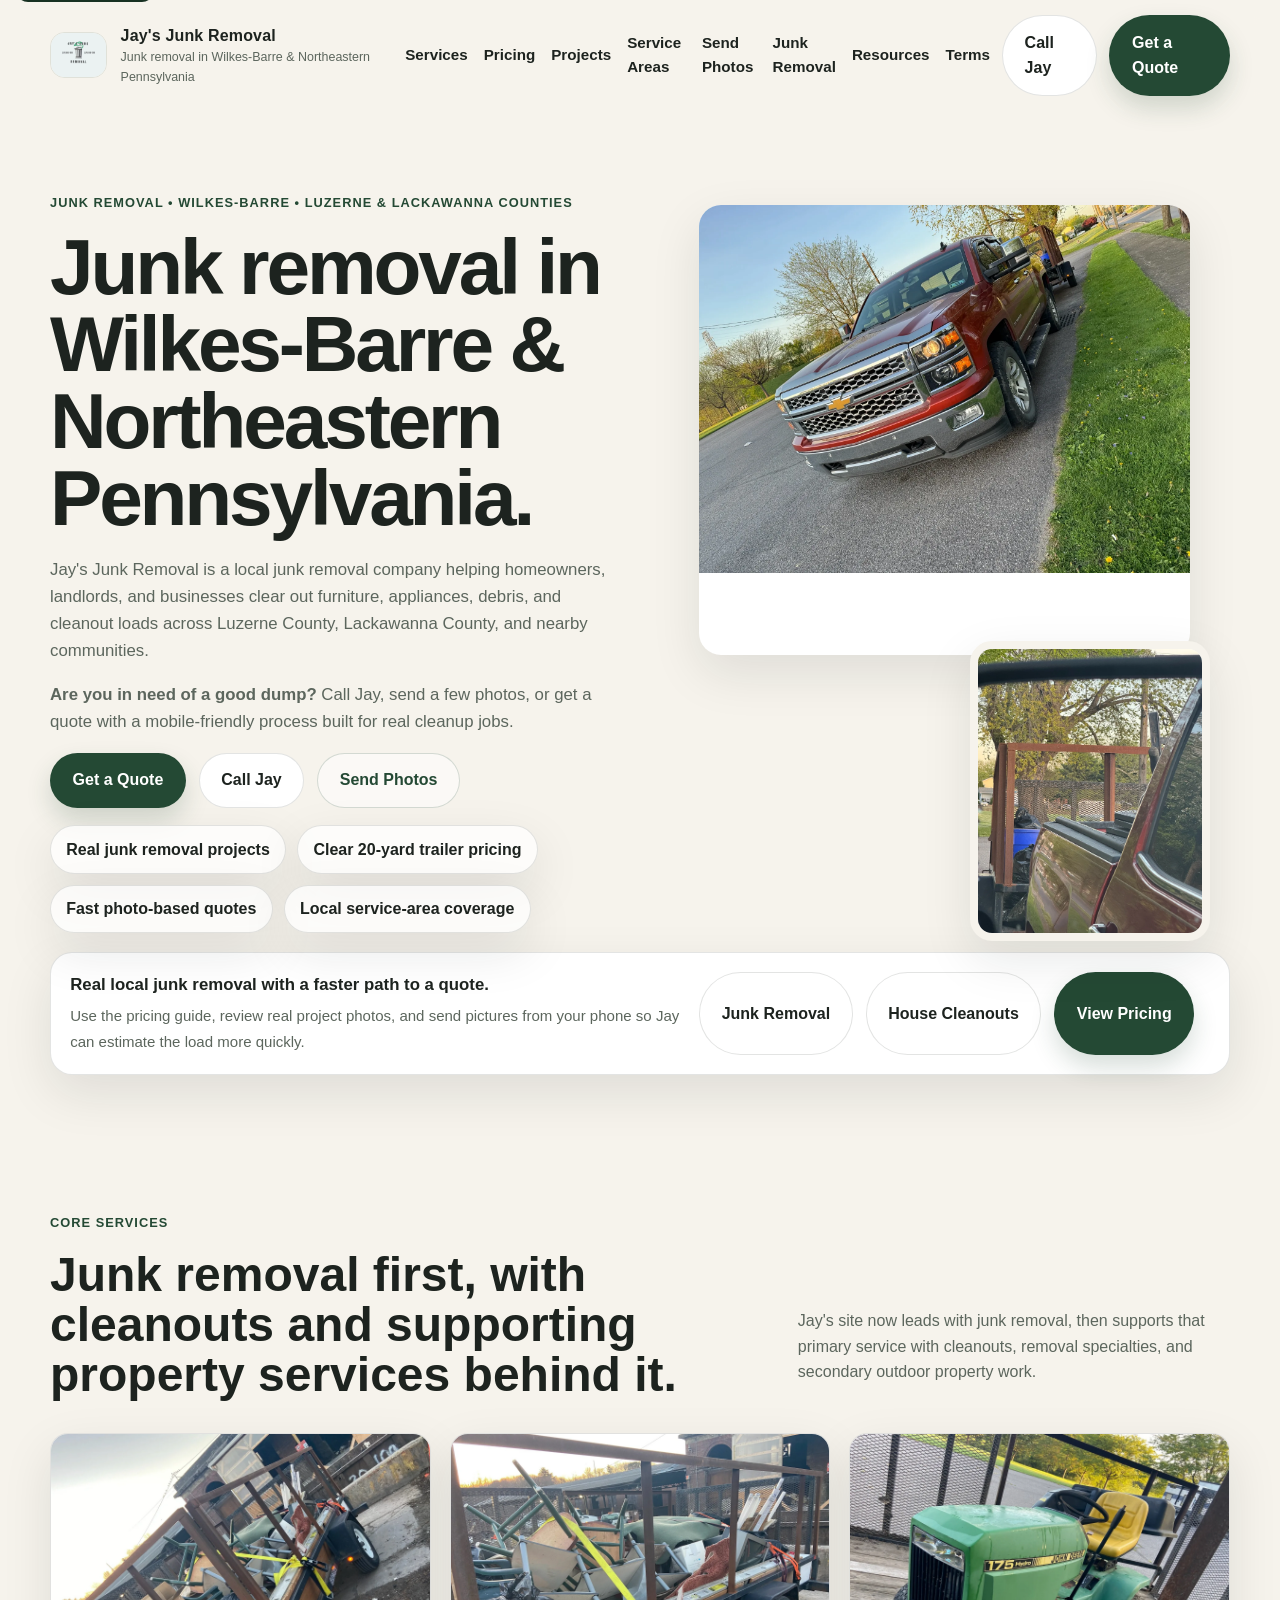
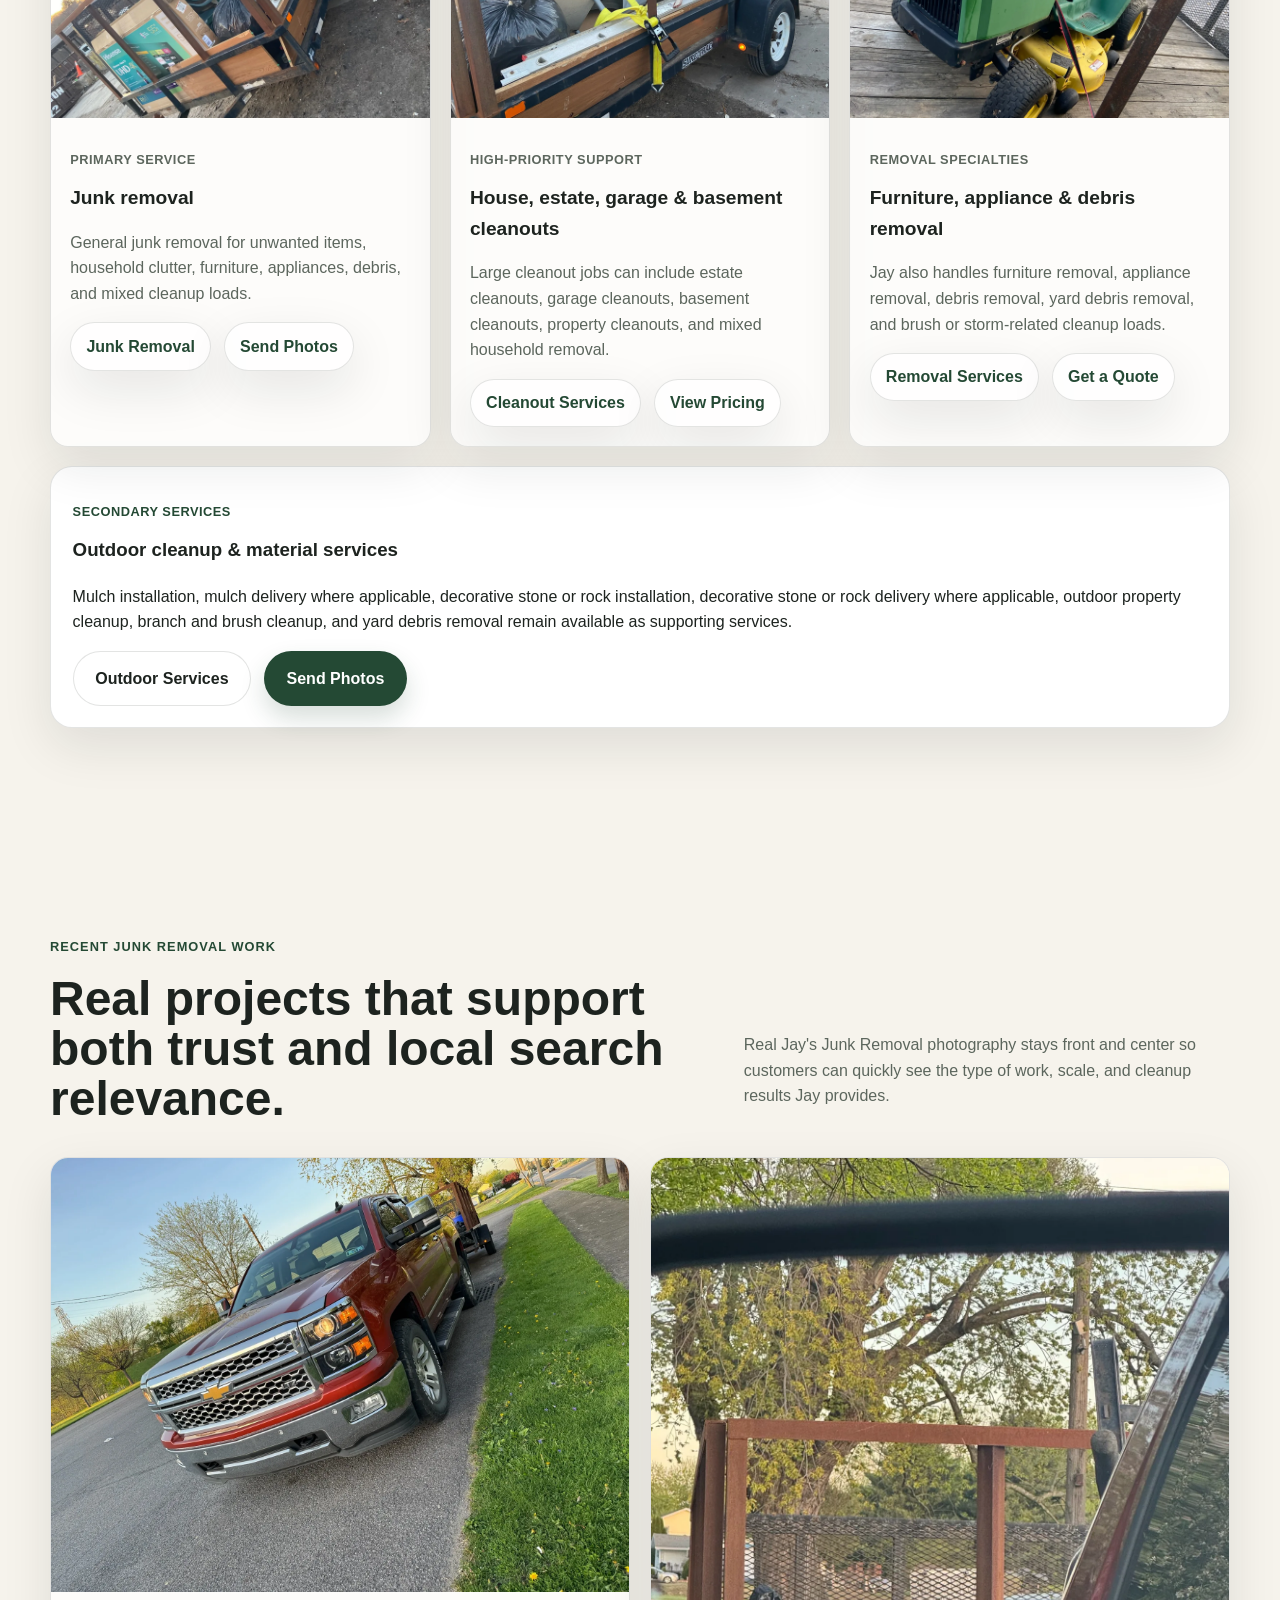
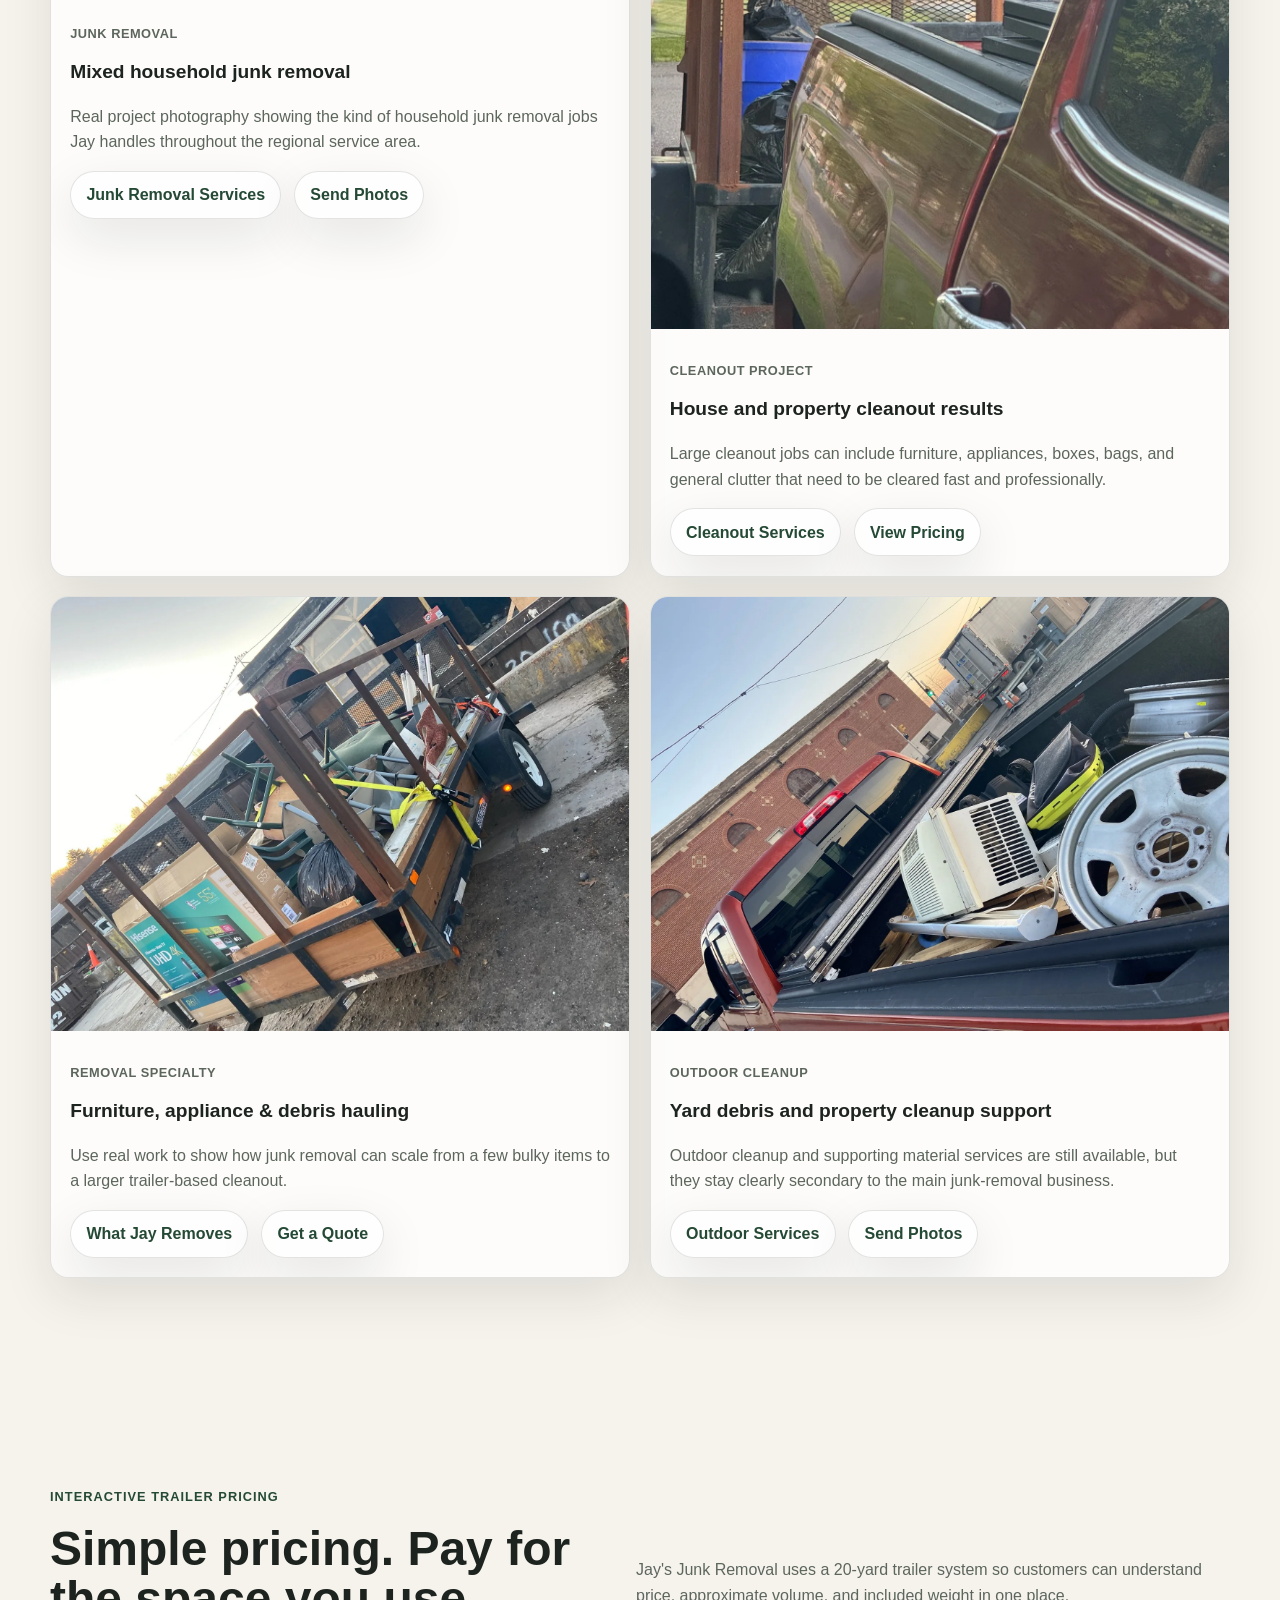
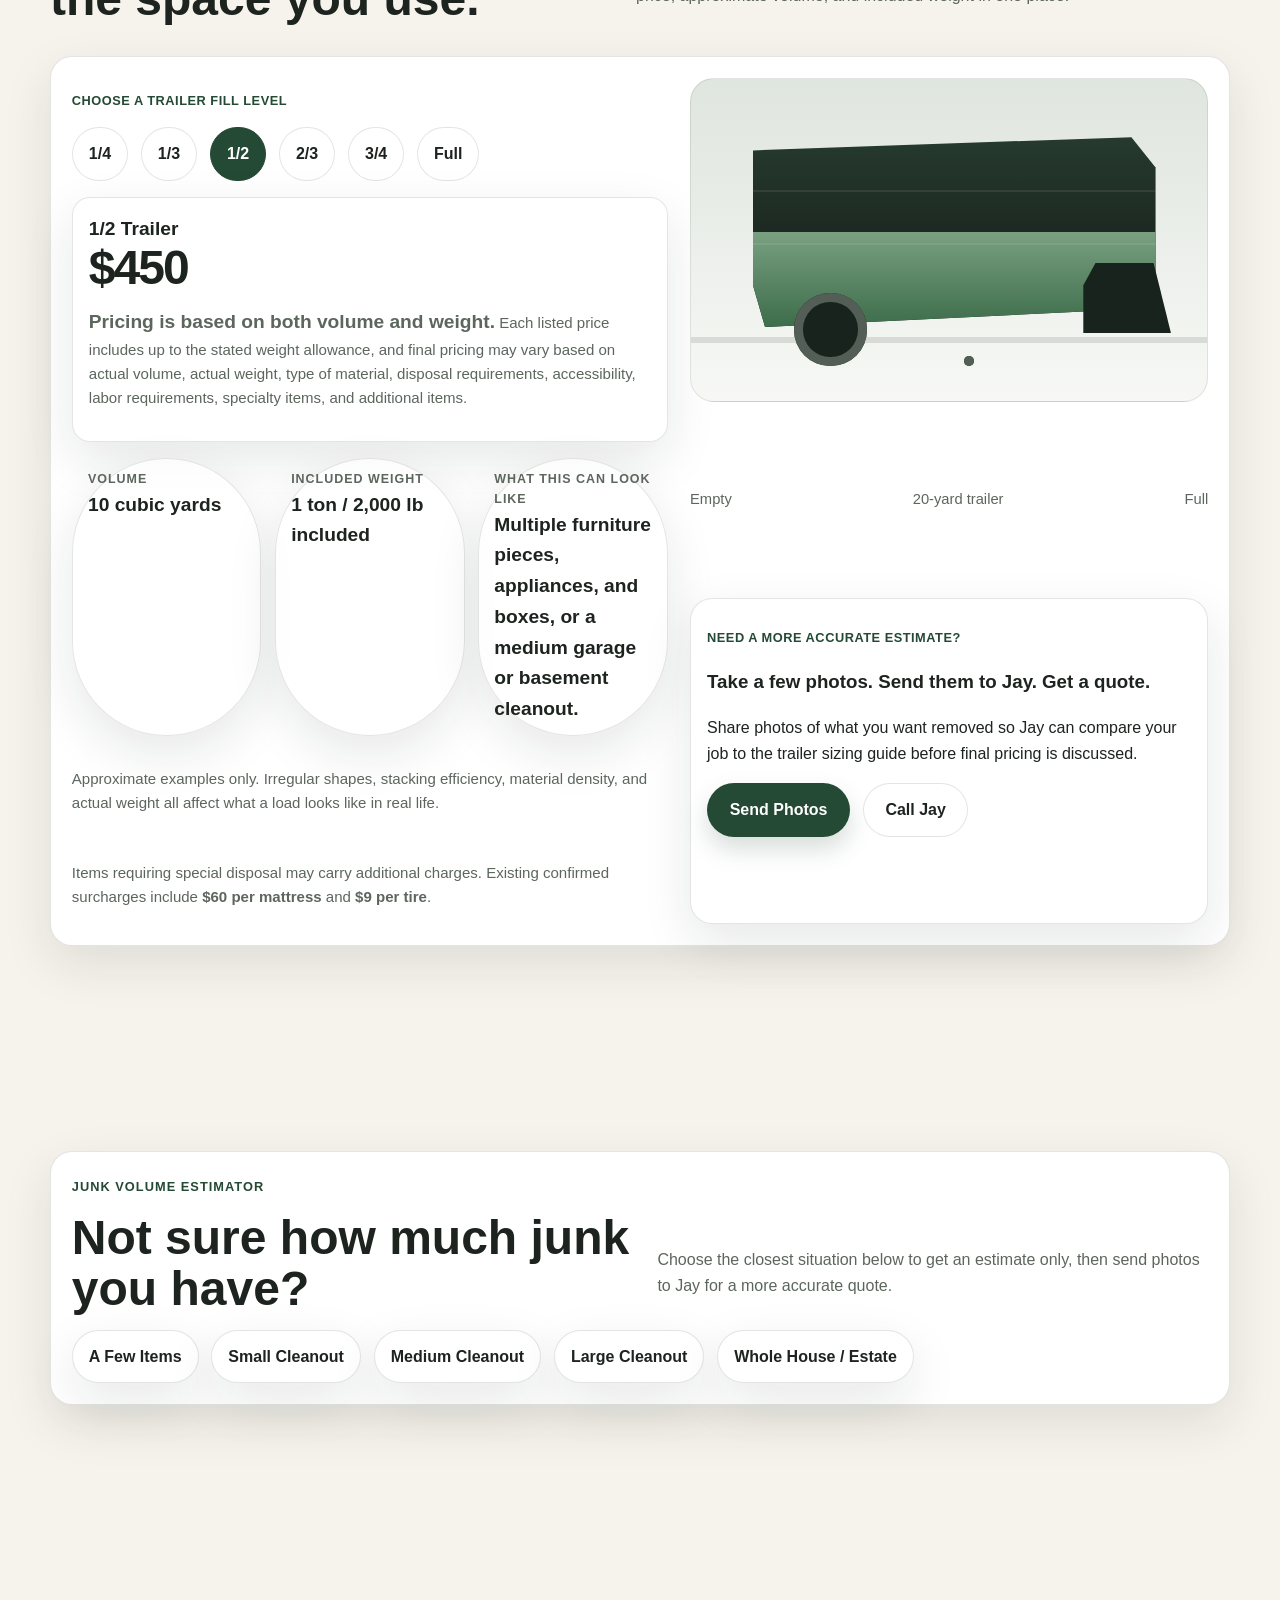
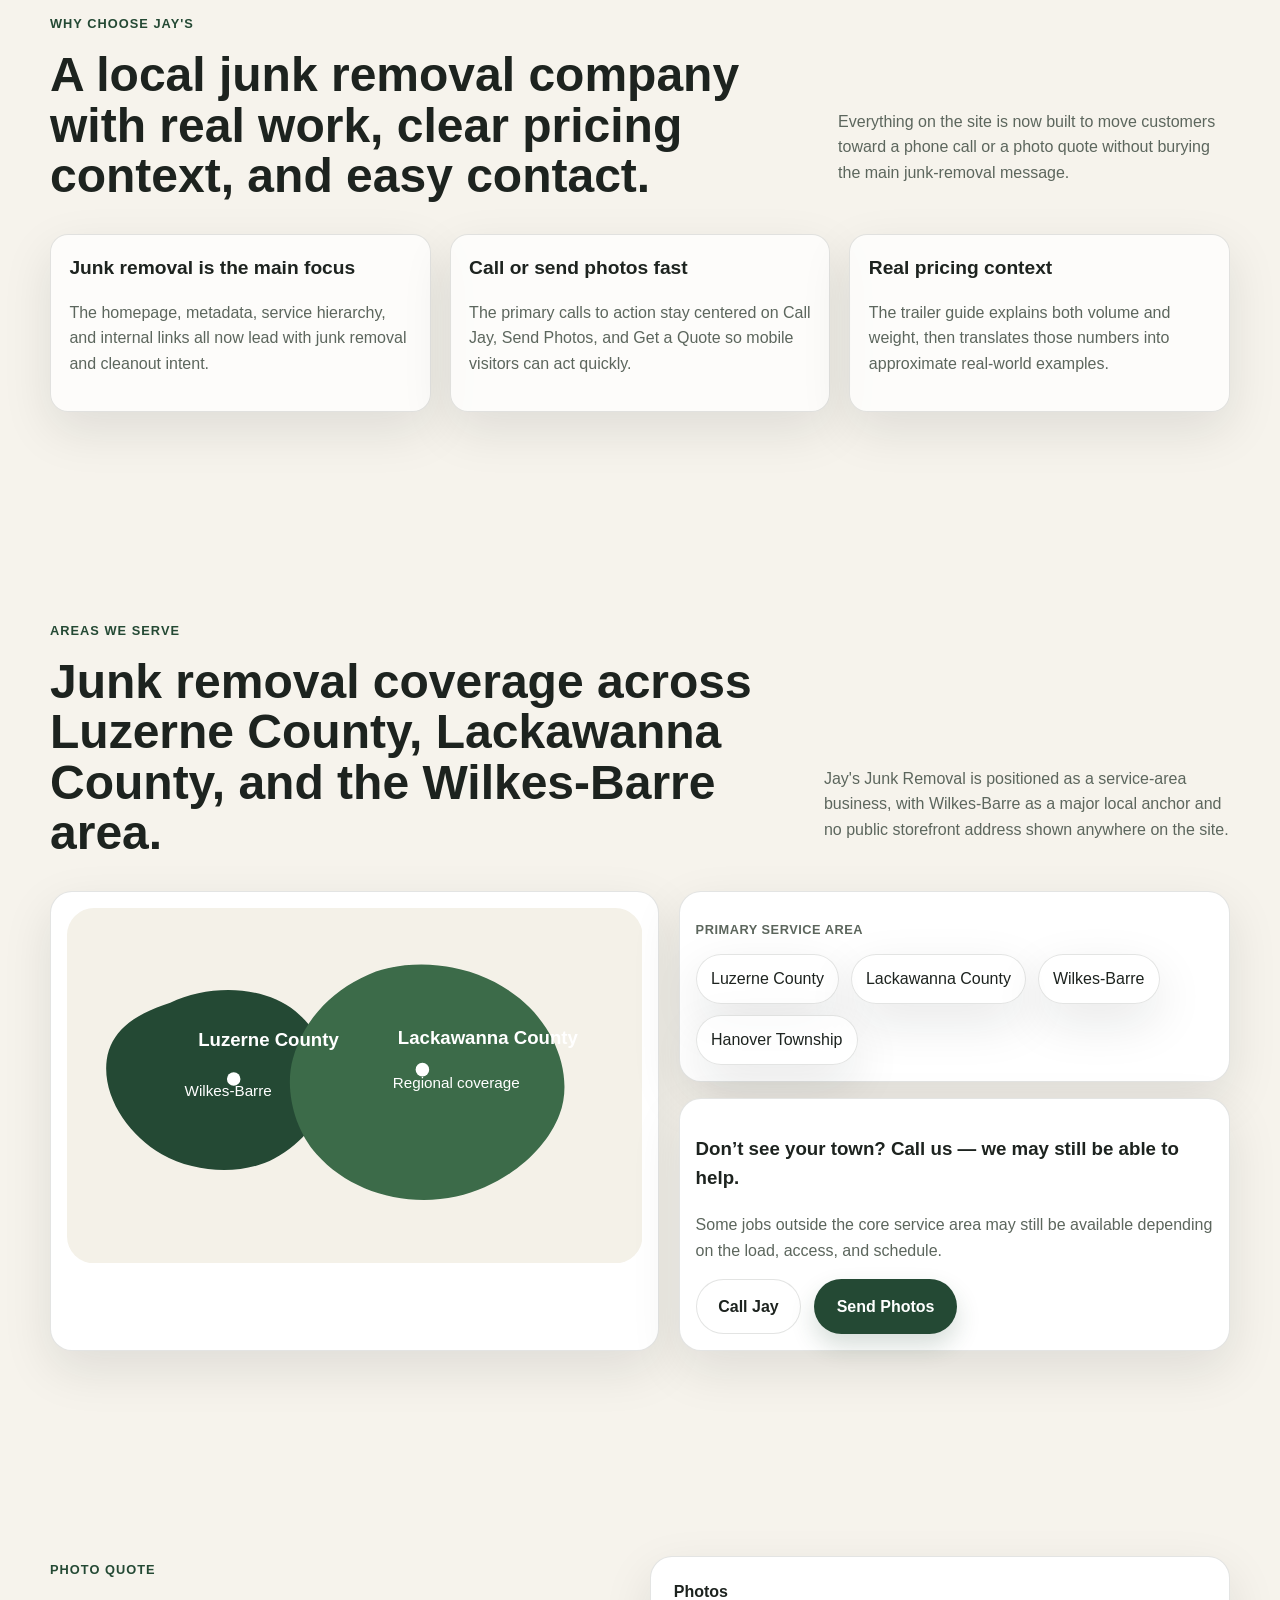
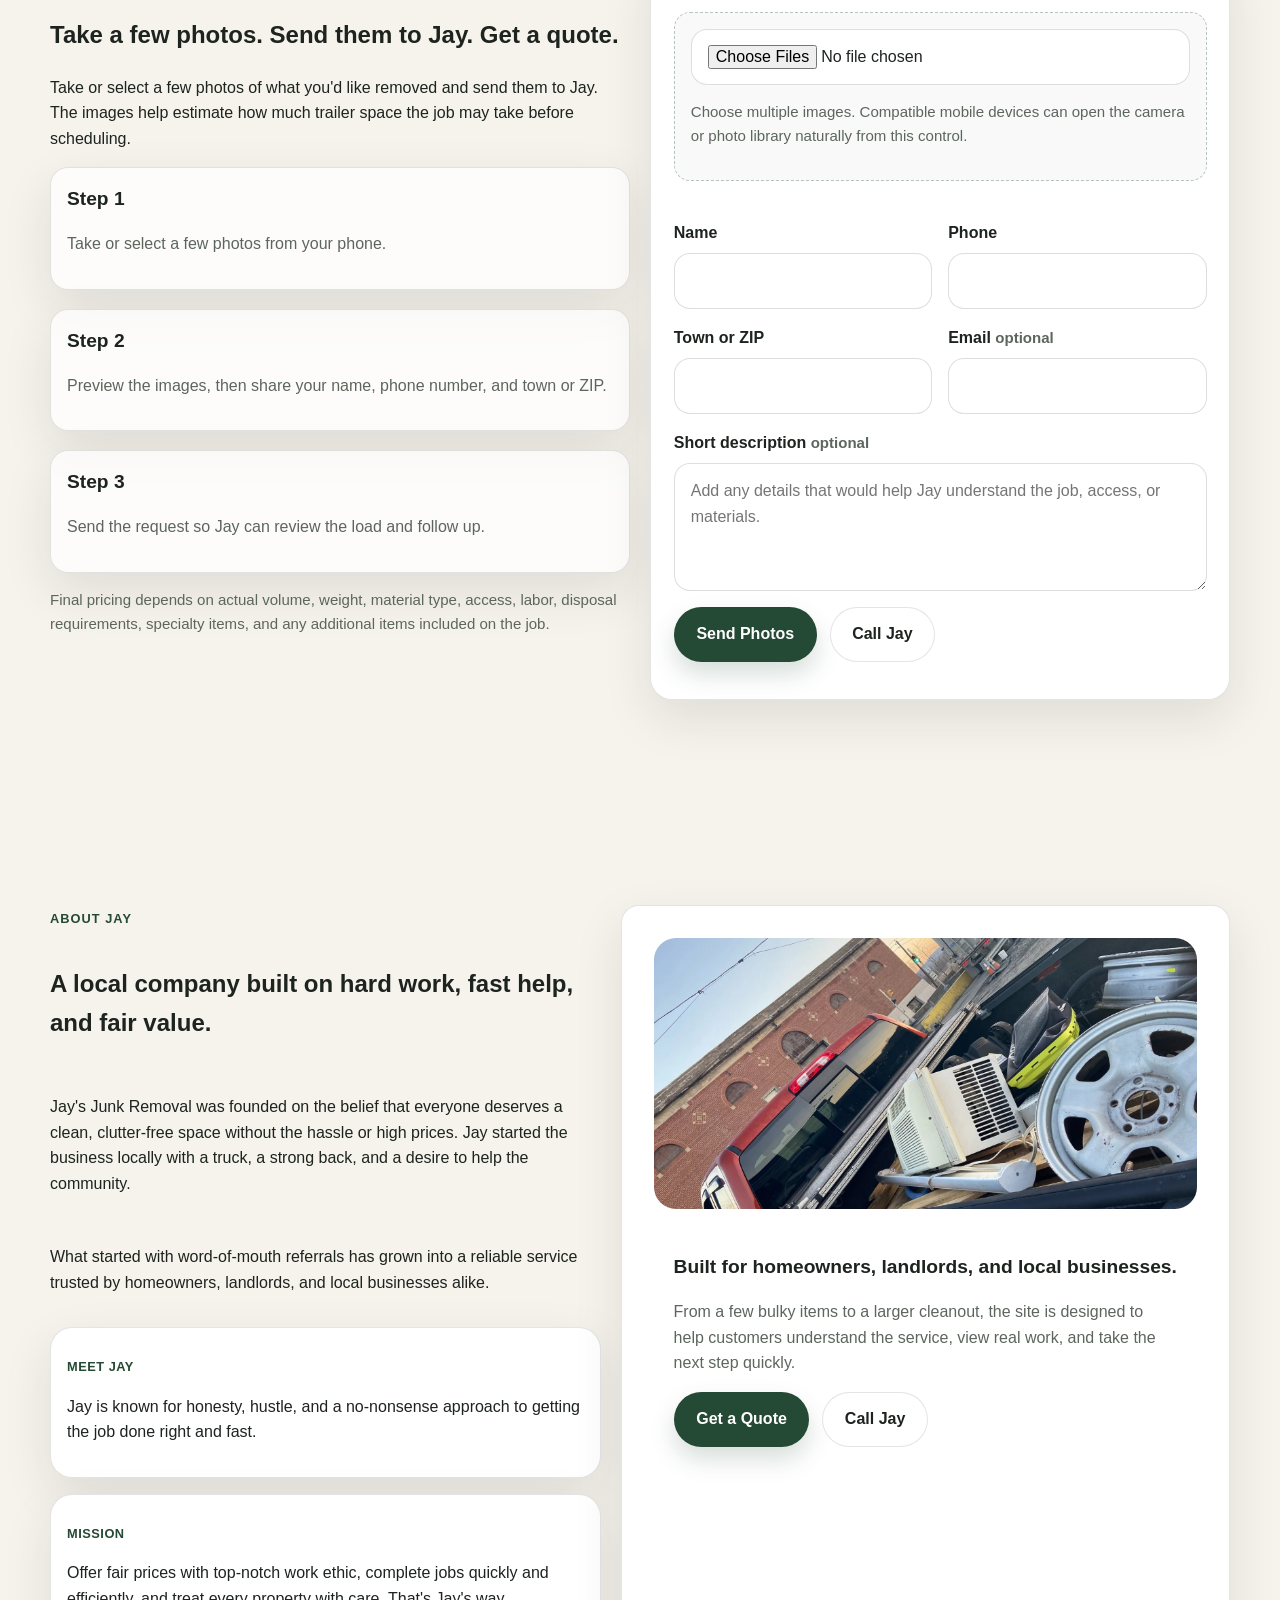
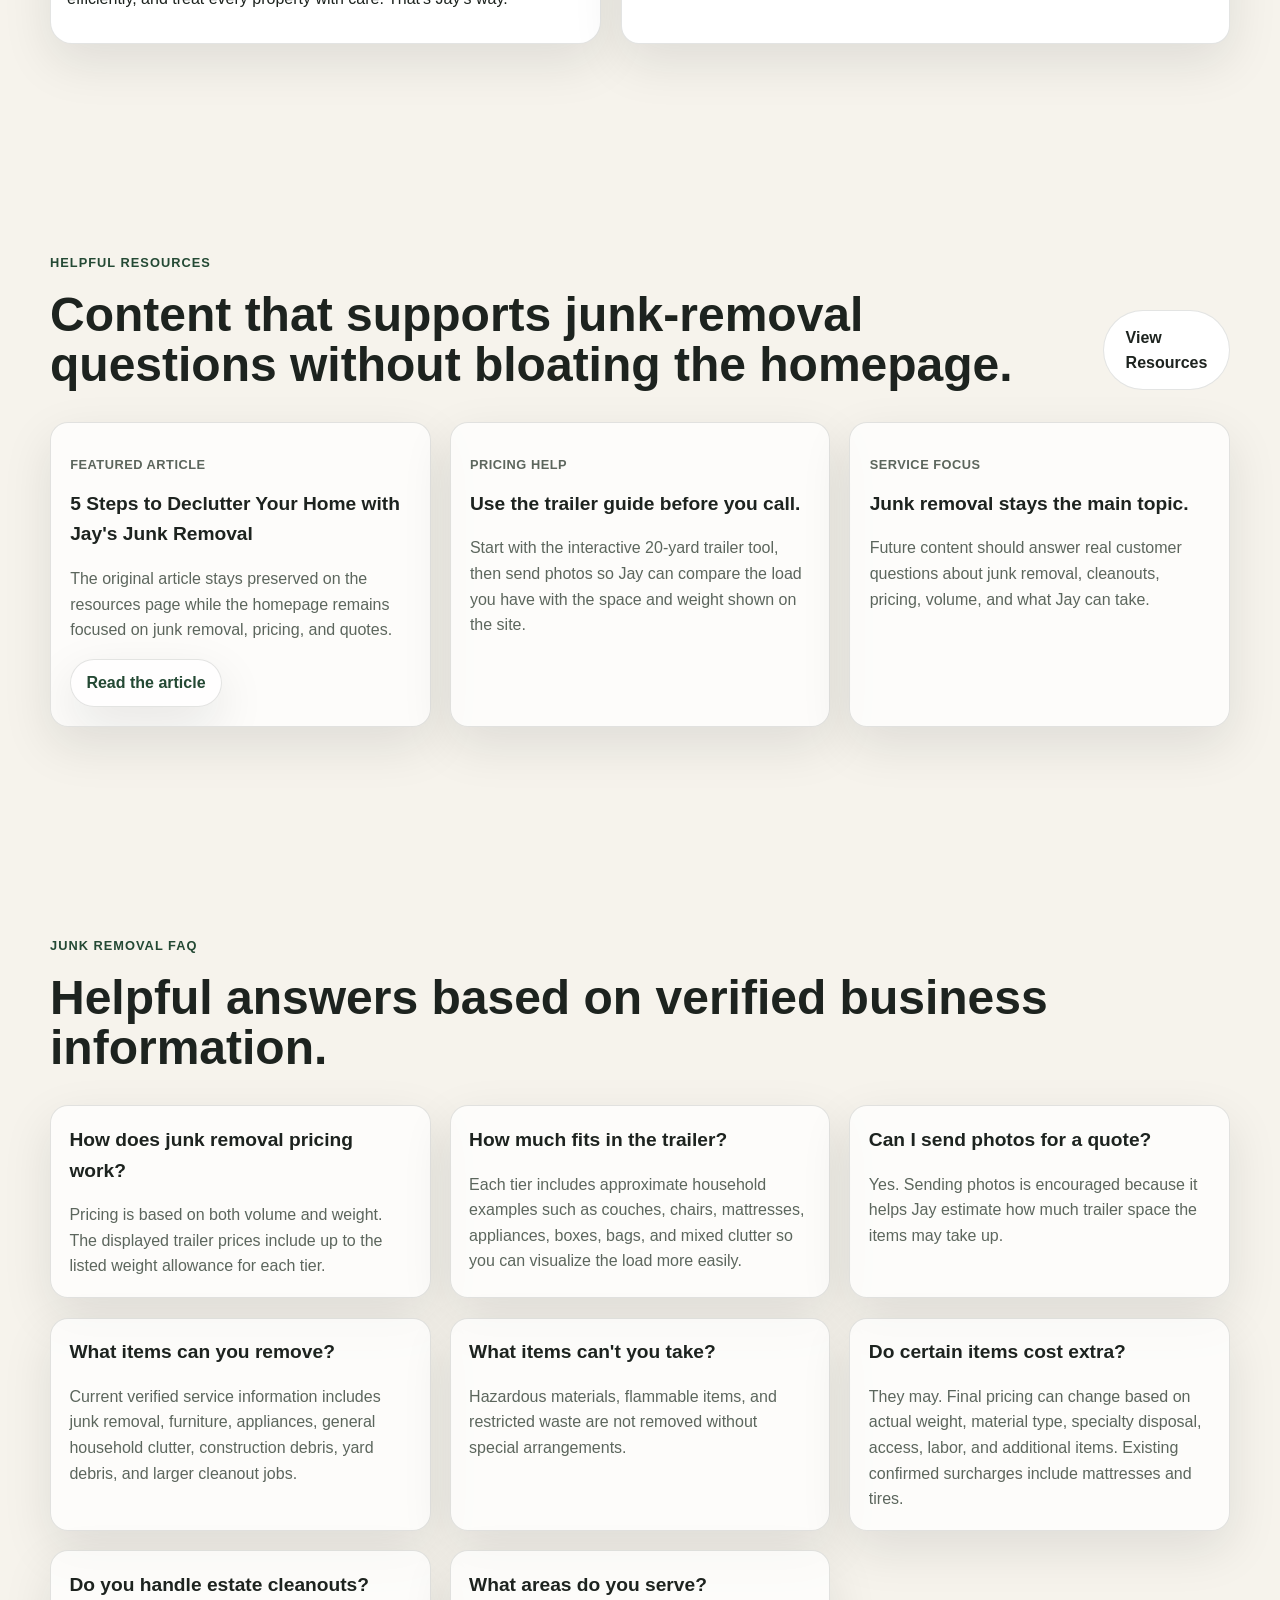
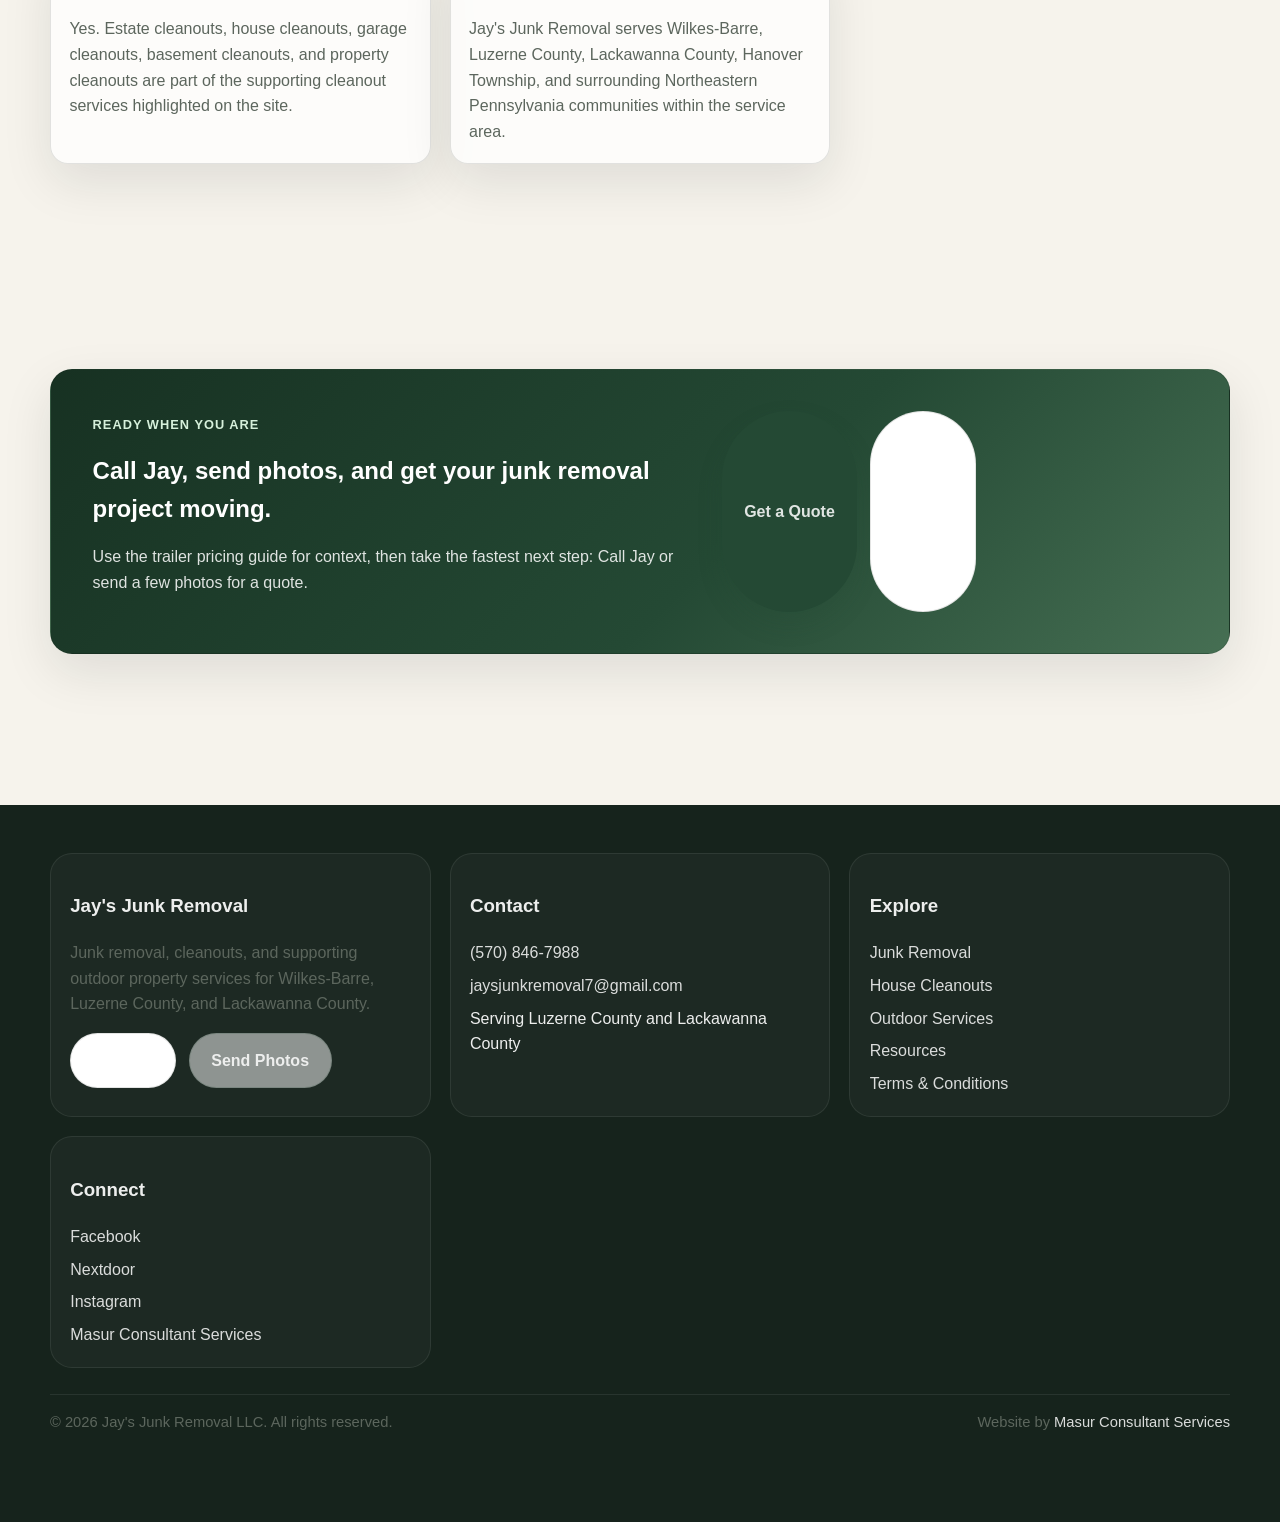
==== index.html @ a513acb5 "Refine junk removal SEO focus Co-authored-by: Jaymasur <209523862+Jaymasur@users.noreply.github.com>" ====
<!DOCTYPE html>
<html lang="en">
<head>
  <meta charset="UTF-8">
  <meta name="viewport" content="width=device-width, initial-scale=1.0">
  <title>Junk Removal Wilkes-Barre PA | Jay's Junk Removal</title>
  <meta name="description" content="Jay's Junk Removal provides junk removal, cleanouts, furniture and appliance removal, and yard debris cleanup in Wilkes-Barre, Luzerne County, Lackawanna County, and Northeastern Pennsylvania.">
  <link rel="canonical" href="https://jaysjunkremovalpa.com/">
  <meta property="og:title" content="Junk Removal Wilkes-Barre PA | Jay's Junk Removal">
  <meta property="og:description" content="Local junk removal and cleanout help for Wilkes-Barre, Luzerne County, Lackawanna County, and Northeastern Pennsylvania.">
  <meta property="og:type" content="website">
  <meta property="og:url" content="https://jaysjunkremovalpa.com/">
  <meta property="og:image" content="https://jaysjunkremovalpa.com/images/optimized/job1.webp">
  <meta name="twitter:card" content="summary_large_image">
  <meta name="theme-color" content="#244934">
  <link rel="icon" href="images/logo.jpg">
  <link rel="alternate" type="application/rss+xml" title="Jay's Junk Removal Blog" href="https://jaysjunkremovalpa.com/feed.xml">
  <link rel="preload" as="image" href="images/optimized/job1.webp">
  <link rel="stylesheet" href="assets/css/styles.css">
  <script type="application/ld+json">
  {
    "@context": "https://schema.org",
    "@type": "LocalBusiness",
    "name": "Jay's Junk Removal LLC",
    "url": "https://jaysjunkremovalpa.com/",
    "image": "https://jaysjunkremovalpa.com/images/optimized/logo.webp",
    "telephone": "+1-570-846-7988",
    "email": "jaysjunkremoval7@gmail.com",
    "areaServed": [
      {"@type": "AdministrativeArea", "name": "Luzerne County, Pennsylvania"},
      {"@type": "AdministrativeArea", "name": "Lackawanna County, Pennsylvania"},
      {"@type": "City", "name": "Wilkes-Barre, Pennsylvania"},
      {"@type": "City", "name": "Hanover Township, Pennsylvania"}
    ],
    "sameAs": [
      "https://www.facebook.com/people/Jays-Junk-Removal/61575634836995/?name=xhp_nt__fb__action__open_user",
      "https://nextdoor.com/pages/jays-junk-removal-hanover-township-pa/",
      "https://www.instagram.com/jaysjunkremovalpa/"
    ],
    "serviceType": [
      "Junk removal",
      "House cleanouts",
      "Estate cleanouts",
      "Garage cleanouts",
      "Basement cleanouts",
      "Furniture removal",
      "Appliance removal",
      "Debris removal",
      "Yard debris removal",
      "Property cleanouts",
      "Mulch installation",
      "Decorative stone installation"
    ]
  }
  </script>
  <script type="application/ld+json">
  {
    "@context": "https://schema.org",
    "@type": "FAQPage",
    "mainEntity": [
      {
        "@type": "Question",
        "name": "How does junk removal pricing work?",
        "acceptedAnswer": {
          "@type": "Answer",
          "text": "Jay's Junk Removal uses a 20-yard trailer pricing system. Pricing is based on both volume and weight, and the listed prices include up to the stated weight allowance for each trailer tier."
        }
      },
      {
        "@type": "Question",
        "name": "Can I send photos for a quote?",
        "acceptedAnswer": {
          "@type": "Answer",
          "text": "Yes. Customers can take a few photos of what they want removed and send them to Jay to help estimate how much trailer space the items may take up."
        }
      },
      {
        "@type": "Question",
        "name": "What items can you remove?",
        "acceptedAnswer": {
          "@type": "Answer",
          "text": "Current verified service information includes general junk removal, furniture removal, appliance removal, household clutter, construction debris, yard debris, and larger cleanout projects."
        }
      },
      {
        "@type": "Question",
        "name": "What items can't you take?",
        "acceptedAnswer": {
          "@type": "Answer",
          "text": "Hazardous materials, flammable items, and restricted waste are not removed without special arrangements."
        }
      },
      {
        "@type": "Question",
        "name": "What areas do you serve?",
        "acceptedAnswer": {
          "@type": "Answer",
          "text": "Jay's Junk Removal serves Wilkes-Barre, Luzerne County, Lackawanna County, Hanover Township, and surrounding Northeastern Pennsylvania communities within the company's service area."
        }
      },
      {
        "@type": "Question",
        "name": "Do certain items cost extra?",
        "acceptedAnswer": {
          "@type": "Answer",
          "text": "Final pricing can vary based on actual volume, actual weight, material type, disposal requirements, accessibility, labor, specialty items, and additional items. Existing confirmed surcharges include mattresses and tires."
        }
      }
    ]
  }
  </script>
</head>
<body>
  <a class="skip-link" href="#main-content">Skip to content</a>
  <header class="site-header" data-site-header>
    <div class="header-inner">
      <a class="brand" href="index.html">
        <img src="images/optimized/logo.webp" width="640" height="512" alt="Jay's Junk Removal logo">
        <div class="brand-copy">
          <p class="brand-title">Jay's Junk Removal</p>
          <span>Junk removal in Wilkes-Barre &amp; Northeastern Pennsylvania</span>
        </div>
      </a>
      <div class="header-actions">
        <nav class="site-nav" aria-label="Primary" data-site-nav>
          <a href="#services">Services</a>
          <a href="#pricing">Pricing</a>
          <a href="#projects">Projects</a>
          <a href="#service-area">Service Areas</a>
          <a href="#photo-quote">Send Photos</a>
          <a href="junk-removal/">Junk Removal</a>
          <a href="resources/">Resources</a>
          <a href="terms/">Terms</a>
        </nav>
        <a class="btn btn-secondary desktop-only" href="tel:+15708467988" data-phone data-track-event="call_click" data-cta-location="header">Call Jay</a>
        <a class="btn btn-primary desktop-only" href="#photo-quote" data-track-event="quote_click" data-cta-location="header">Get a Quote</a>
        <button class="menu-toggle" type="button" aria-expanded="false" aria-label="Open navigation menu" data-menu-toggle>
          <span class="menu-toggle-lines"></span>
        </button>
      </div>
    </div>
  </header>

  <main id="main-content">
    <section class="hero">
      <div class="container hero-grid">
        <div class="hero-copy">
          <span class="eyebrow">Junk removal • Wilkes-Barre • Luzerne &amp; Lackawanna Counties</span>
          <h1>Junk removal in Wilkes-Barre &amp; Northeastern Pennsylvania.</h1>
          <p class="hero-lead">Jay's Junk Removal is a local junk removal company helping homeowners, landlords, and businesses clear out furniture, appliances, debris, and cleanout loads across Luzerne County, Lackawanna County, and nearby communities.</p>
          <p><strong>Are you in need of a good dump?</strong> Call Jay, send a few photos, or get a quote with a mobile-friendly process built for real cleanup jobs.</p>
          <div class="hero-actions">
            <a class="btn btn-primary" href="#photo-quote" data-track-event="quote_click" data-cta-location="hero">Get a Quote</a>
            <a class="btn btn-secondary" href="tel:+15708467988" data-phone data-track-event="call_click" data-cta-location="hero">Call Jay</a>
            <a class="btn btn-ghost" href="#photo-quote" data-track-event="photo_quote_start" data-cta-location="hero">Send Photos</a>
          </div>
          <ul class="hero-bullets" aria-label="Highlights">
            <li>Real junk removal projects</li>
            <li>Clear 20-yard trailer pricing</li>
            <li>Fast photo-based quotes</li>
            <li>Local service-area coverage</li>
          </ul>
        </div>
        <div class="hero-panel">
          <div class="image-stack">
            <figure class="image-stack-main">
              <img src="images/optimized/job1.webp" width="1600" height="1200" alt="Completed junk removal project by Jay's Junk Removal" fetchpriority="high">
            </figure>
            <figure class="image-stack-side">
              <img src="images/optimized/job2.webp" width="1200" height="1600" alt="Cleanout project completed by Jay's Junk Removal">
            </figure>
          </div>
        </div>
      </div>
      <div class="container trust-band">
        <div class="band-card">
          <div>
            <strong>Real local junk removal with a faster path to a quote.</strong>
            <span class="helper-text">Use the pricing guide, review real project photos, and send pictures from your phone so Jay can estimate the load more quickly.</span>
          </div>
          <div class="cta-row">
            <a class="btn btn-secondary" href="junk-removal/" data-track-event="service_cta_click" data-service-name="Junk Removal" data-cta-location="trust-band">Junk Removal</a>
            <a class="btn btn-secondary" href="house-cleanouts/" data-track-event="service_cta_click" data-service-name="House Cleanouts" data-cta-location="trust-band">House Cleanouts</a>
            <a class="btn btn-primary" href="#pricing" data-track-event="service_cta_click" data-cta-location="trust-band">View Pricing</a>
          </div>
        </div>
      </div>
    </section>

    <section id="services">
      <div class="container">
        <div class="section-head">
          <div>
            <span class="section-eyebrow">Core services</span>
            <h2>Junk removal first, with cleanouts and supporting property services behind it.</h2>
          </div>
          <p>Jay's site now leads with junk removal, then supports that primary service with cleanouts, removal specialties, and secondary outdoor property work.</p>
        </div>
        <div class="services-grid">
          <article class="service-card">
            <figure class="service-media">
              <img src="images/optimized/job3.webp" width="1600" height="1200" alt="Completed junk removal project photo" loading="lazy">
            </figure>
            <div class="card-body">
              <p class="kicker">Primary service</p>
              <h3>Junk removal</h3>
              <p>General junk removal for unwanted items, household clutter, furniture, appliances, debris, and mixed cleanup loads.</p>
              <div class="cta-row">
                <a class="link-chip" href="junk-removal/" data-track-event="service_cta_click" data-service-name="Junk Removal" data-cta-location="services">Junk Removal</a>
                <a class="link-chip" href="#photo-quote" data-track-event="quote_click" data-cta-location="services">Send Photos</a>
              </div>
            </div>
          </article>
          <article class="service-card">
            <figure class="service-media">
              <img src="images/optimized/job4.webp" width="1600" height="1200" alt="Completed house cleanout project photo" loading="lazy">
            </figure>
            <div class="card-body">
              <p class="kicker">High-priority support</p>
              <h3>House, estate, garage &amp; basement cleanouts</h3>
              <p>Large cleanout jobs can include estate cleanouts, garage cleanouts, basement cleanouts, property cleanouts, and mixed household removal.</p>
              <div class="cta-row">
                <a class="link-chip" href="house-cleanouts/" data-track-event="service_cta_click" data-service-name="House Cleanouts" data-cta-location="services">Cleanout Services</a>
                <a class="link-chip" href="#pricing" data-track-event="service_cta_click" data-service-name="Cleanout Pricing" data-cta-location="services">View Pricing</a>
              </div>
            </div>
          </article>
          <article class="service-card">
            <figure class="service-media">
              <img src="images/optimized/job6.webp" width="1600" height="1200" alt="Completed debris and removal project photo" loading="lazy">
            </figure>
            <div class="card-body">
              <p class="kicker">Removal specialties</p>
              <h3>Furniture, appliance &amp; debris removal</h3>
              <p>Jay also handles furniture removal, appliance removal, debris removal, yard debris removal, and brush or storm-related cleanup loads.</p>
              <div class="cta-row">
                <a class="link-chip" href="junk-removal/" data-track-event="service_cta_click" data-service-name="Furniture and Appliance Removal" data-cta-location="services">Removal Services</a>
                <a class="link-chip" href="#photo-quote" data-track-event="quote_click" data-cta-location="services">Get a Quote</a>
              </div>
            </div>
          </article>
        </div>

        <div class="section-card" style="padding:1.35rem; margin-top:1.2rem;">
          <p class="kicker">Secondary services</p>
          <h3 style="margin-top:0;">Outdoor cleanup &amp; material services</h3>
          <p>Mulch installation, mulch delivery where applicable, decorative stone or rock installation, decorative stone or rock delivery where applicable, outdoor property cleanup, branch and brush cleanup, and yard debris removal remain available as supporting services.</p>
          <div class="cta-row">
            <a class="btn btn-secondary" href="yard-cleanup/" data-track-event="service_cta_click" data-service-name="Outdoor Cleanup and Material Services" data-cta-location="services">Outdoor Services</a>
            <a class="btn btn-primary" href="#photo-quote" data-track-event="quote_click" data-cta-location="services">Send Photos</a>
          </div>
        </div>
      </div>
    </section>

    <section id="projects">
      <div class="container">
        <div class="section-head">
          <div>
            <span class="section-eyebrow">Recent junk removal work</span>
            <h2>Real projects that support both trust and local search relevance.</h2>
          </div>
          <p>Real Jay's Junk Removal photography stays front and center so customers can quickly see the type of work, scale, and cleanup results Jay provides.</p>
        </div>
        <div class="projects-grid">
          <article class="project-card">
            <figure>
              <img src="images/optimized/job1.webp" width="1600" height="1200" alt="Completed junk removal project by Jay's Junk Removal" loading="lazy">
            </figure>
            <div class="card-body">
              <p class="kicker">Junk removal</p>
              <h3>Mixed household junk removal</h3>
              <p>Real project photography showing the kind of household junk removal jobs Jay handles throughout the regional service area.</p>
              <div class="cta-row">
                <a class="link-chip" href="junk-removal/">Junk Removal Services</a>
                <a class="link-chip" href="#photo-quote">Send Photos</a>
              </div>
            </div>
          </article>
          <article class="project-card">
            <figure>
              <img src="images/optimized/job2.webp" width="1200" height="1600" alt="Completed cleanout results photo from Jay's Junk Removal" loading="lazy">
            </figure>
            <div class="card-body">
              <p class="kicker">Cleanout project</p>
              <h3>House and property cleanout results</h3>
              <p>Large cleanout jobs can include furniture, appliances, boxes, bags, and general clutter that need to be cleared fast and professionally.</p>
              <div class="cta-row">
                <a class="link-chip" href="house-cleanouts/">Cleanout Services</a>
                <a class="link-chip" href="#pricing">View Pricing</a>
              </div>
            </div>
          </article>
          <article class="project-card">
            <figure>
              <img src="images/optimized/job3.webp" width="1600" height="1200" alt="Real junk hauling results photo from Jay's Junk Removal" loading="lazy">
            </figure>
            <div class="card-body">
              <p class="kicker">Removal specialty</p>
              <h3>Furniture, appliance &amp; debris hauling</h3>
              <p>Use real work to show how junk removal can scale from a few bulky items to a larger trailer-based cleanout.</p>
              <div class="cta-row">
                <a class="link-chip" href="junk-removal/">What Jay Removes</a>
                <a class="link-chip" href="#photo-quote">Get a Quote</a>
              </div>
            </div>
          </article>
          <article class="project-card">
            <figure>
              <img src="images/optimized/job5.webp" width="1600" height="1200" alt="Outdoor cleanup and debris removal project photo" loading="lazy">
            </figure>
            <div class="card-body">
              <p class="kicker">Outdoor cleanup</p>
              <h3>Yard debris and property cleanup support</h3>
              <p>Outdoor cleanup and supporting material services are still available, but they stay clearly secondary to the main junk-removal business.</p>
              <div class="cta-row">
                <a class="link-chip" href="yard-cleanup/">Outdoor Services</a>
                <a class="link-chip" href="#photo-quote">Send Photos</a>
              </div>
            </div>
          </article>
        </div>
      </div>
    </section>

    <section id="before-after" class="hidden" data-before-after-section>
      <div class="container">
        <div class="section-head">
          <div>
            <span class="section-eyebrow">Before &amp; after</span>
            <h2 data-before-after-title>Before &amp; After</h2>
          </div>
          <p data-before-after-location></p>
        </div>
        <div class="before-after-shell">
          <article class="section-card before-after-card">
            <div class="before-after-stage" data-before-after-stage>
              <img data-before-image src="" alt="">
              <img class="before-after-after" data-after-image src="" alt="">
              <div class="before-after-divider" data-before-after-divider aria-hidden="true"></div>
              <div class="before-after-handle" data-before-after-handle aria-hidden="true">↔</div>
            </div>
            <div style="padding-top:1rem;">
              <div class="before-after-labels">
                <span>Before</span>
                <span>After</span>
              </div>
              <input class="before-after-range" data-before-after-range type="range" min="0" max="100" value="50" aria-label="Compare before and after project photos">
            </div>
            <p data-before-after-copy></p>
            <a class="link-chip hidden" data-before-after-service-link href="#">Related service</a>
          </article>
        </div>
      </div>
    </section>

    <section id="pricing">
      <div class="container">
        <div class="section-head">
          <div>
            <span class="section-eyebrow">Interactive trailer pricing</span>
            <h2>Simple pricing. Pay for the space you use.</h2>
          </div>
          <p>Jay's Junk Removal uses a 20-yard trailer system so customers can understand price, approximate volume, and included weight in one place.</p>
        </div>
        <div class="pricing-layout">
          <div class="pricing-panel">
            <div>
              <p class="kicker">Choose a trailer fill level</p>
              <div class="segmented-controls" data-pricing-controls aria-label="Trailer pricing tiers">
                <button type="button" data-tier="quarter">1/4</button>
                <button type="button" data-tier="third">1/3</button>
                <button type="button" data-tier="half">1/2</button>
                <button type="button" data-tier="twothirds">2/3</button>
                <button type="button" data-tier="threequarters">3/4</button>
                <button type="button" data-tier="full">Full</button>
              </div>
            </div>
            <div class="metric-card">
              <strong data-pricing-name>1/2 Trailer</strong>
              <span class="metric-value" data-pricing-price>$450</span>
              <p class="helper-text"><strong>Pricing is based on both volume and weight.</strong> Each listed price includes up to the stated weight allowance, and final pricing may vary based on actual volume, actual weight, type of material, disposal requirements, accessibility, labor requirements, specialty items, and additional items.</p>
            </div>
            <div class="pricing-stats">
              <div class="stat-pill"><strong>Volume</strong><span data-pricing-volume>10 cubic yards</span></div>
              <div class="stat-pill"><strong>Included weight</strong><span data-pricing-weight>1 ton / 2,000 lb included</span></div>
              <div class="stat-pill"><strong>What this can look like</strong><span data-pricing-example>Multiple furniture pieces, appliances, and boxes, or a medium garage or basement cleanout.</span></div>
            </div>
            <p class="disclaimer">Approximate examples only. Irregular shapes, stacking efficiency, material density, and actual weight all affect what a load looks like in real life.</p>
            <p class="disclaimer">Items requiring special disposal may carry additional charges. Existing confirmed surcharges include <strong>$60 per mattress</strong> and <strong>$9 per tire</strong>.</p>
          </div>
          <div class="trailer-card">
            <div class="trailer-visual" aria-hidden="true">
              <div class="trailer-ground"></div>
              <div class="trailer-bed">
                <div class="trailer-fill" data-trailer-fill></div>
              </div>
              <div class="trailer-cab"></div>
              <div class="trailer-wheel"></div>
            </div>
            <div class="trailer-labels">
              <span>Empty</span>
              <span>20-yard trailer</span>
              <span>Full</span>
            </div>
            <div class="section-card" style="padding:1rem;">
              <p class="kicker">Need a more accurate estimate?</p>
              <h3>Take a few photos. Send them to Jay. Get a quote.</h3>
              <p>Share photos of what you want removed so Jay can compare your job to the trailer sizing guide before final pricing is discussed.</p>
              <div class="cta-row">
                <a class="btn btn-primary" href="#photo-quote" data-track-event="quote_click" data-cta-location="pricing">Send Photos</a>
                <a class="btn btn-secondary" href="tel:+15708467988" data-phone data-track-event="call_click" data-cta-location="pricing">Call Jay</a>
              </div>
            </div>
          </div>
        </div>
      </div>
    </section>

    <section id="estimator">
      <div class="container">
        <div class="estimator-panel" data-estimator>
          <div class="section-head" style="margin-bottom:1rem;">
            <div>
              <span class="section-eyebrow">Junk volume estimator</span>
              <h2>Not sure how much junk you have?</h2>
            </div>
            <p>Choose the closest situation below to get an estimate only, then send photos to Jay for a more accurate quote.</p>
          </div>
          <div class="estimator-choices">
            <button type="button" class="estimator-choice" data-estimator-choice="few">A Few Items</button>
            <button type="button" class="estimator-choice" data-estimator-choice="small">Small Cleanout</button>
            <button type="button" class="estimator-choice" data-estimator-choice="medium">Medium Cleanout</button>
            <button type="button" class="estimator-choice" data-estimator-choice="large">Large Cleanout</button>
            <button type="button" class="estimator-choice" data-estimator-choice="estate">Whole House / Estate</button>
          </div>
          <div class="estimator-result hidden" data-estimator-result>
            <strong data-estimator-tier>1/2 Trailer</strong>
            <p data-estimator-copy></p>
            <a class="btn btn-secondary" href="#photo-quote" data-track-event="quote_click" data-cta-location="estimator">Send Photos</a>
          </div>
        </div>
      </div>
    </section>

    <section id="why-jay">
      <div class="container">
        <div class="section-head">
          <div>
            <span class="section-eyebrow">Why choose Jay's</span>
            <h2>A local junk removal company with real work, clear pricing context, and easy contact.</h2>
          </div>
          <p>Everything on the site is now built to move customers toward a phone call or a photo quote without burying the main junk-removal message.</p>
        </div>
        <div class="info-grid">
          <article class="info-card" style="padding:1.15rem;">
            <h3>Junk removal is the main focus</h3>
            <p>The homepage, metadata, service hierarchy, and internal links all now lead with junk removal and cleanout intent.</p>
          </article>
          <article class="info-card" style="padding:1.15rem;">
            <h3>Call or send photos fast</h3>
            <p>The primary calls to action stay centered on Call Jay, Send Photos, and Get a Quote so mobile visitors can act quickly.</p>
          </article>
          <article class="info-card" style="padding:1.15rem;">
            <h3>Real pricing context</h3>
            <p>The trailer guide explains both volume and weight, then translates those numbers into approximate real-world examples.</p>
          </article>
        </div>
      </div>
    </section>

    <section id="service-area">
      <div class="container">
        <div class="section-head">
          <div>
            <span class="section-eyebrow">Areas we serve</span>
            <h2>Junk removal coverage across Luzerne County, Lackawanna County, and the Wilkes-Barre area.</h2>
          </div>
          <p>Jay's Junk Removal is positioned as a service-area business, with Wilkes-Barre as a major local anchor and no public storefront address shown anywhere on the site.</p>
        </div>
        <div class="map-layout">
          <div class="map-card">
            <svg class="service-area-map" viewBox="0 0 680 420" role="img" aria-labelledby="mapTitle mapDesc">
              <title id="mapTitle">Stylized service area map</title>
              <desc id="mapDesc">A lightweight service area map highlighting Luzerne County and Lackawanna County in Northeastern Pennsylvania.</desc>
              <rect x="0" y="0" width="680" height="420" rx="32" fill="#f4f1e8"></rect>
              <path class="county" d="M122 112c46-22 110-21 148 10 24 20 45 54 39 91-5 33-30 65-64 83-37 20-92 18-133-5-39-22-71-68-65-112 5-31 28-52 75-67Z" fill="#244934" tabindex="0" role="button" data-service-area-name="Luzerne County" aria-label="Luzerne County service area"></path>
              <path class="county" d="M365 75c56-18 124-6 170 32 43 35 64 93 47 137-16 43-64 84-122 97-61 13-126-6-165-50-27-30-38-78-28-113 14-49 49-84 98-103Z" fill="#3c6b49" tabindex="0" role="button" data-service-area-name="Lackawanna County" aria-label="Lackawanna County service area"></path>
              <circle cx="197" cy="202" r="8" fill="#ffffff"></circle>
              <circle cx="420" cy="191" r="8" fill="#ffffff"></circle>
              <text x="155" y="163" fill="#ffffff" font-size="22" font-family="Arial, sans-serif" font-weight="700">Luzerne County</text>
              <text x="391" y="161" fill="#ffffff" font-size="22" font-family="Arial, sans-serif" font-weight="700">Lackawanna County</text>
              <text x="139" y="222" fill="#ffffff" font-size="18" font-family="Arial, sans-serif">Wilkes-Barre</text>
              <text x="385" y="213" fill="#ffffff" font-size="18" font-family="Arial, sans-serif">Regional coverage</text>
            </svg>
          </div>
          <div class="map-copy">
            <div class="section-card" style="padding:1rem;">
              <p class="kicker">Primary service area</p>
              <ul class="service-area-list">
                <li>Luzerne County</li>
                <li>Lackawanna County</li>
                <li>Wilkes-Barre</li>
                <li>Hanover Township</li>
              </ul>
            </div>
            <div class="section-card" style="padding:1rem;">
              <h3>Don’t see your town? Call us — we may still be able to help.</h3>
              <p>Some jobs outside the core service area may still be available depending on the load, access, and schedule.</p>
              <div class="cta-row">
                <a class="btn btn-secondary" href="tel:+15708467988" data-phone data-track-event="location_cta_click" data-cta-location="service-area" data-location-name="Luzerne and Lackawanna Counties">Call Jay</a>
                <a class="btn btn-primary" href="#photo-quote" data-track-event="location_cta_click" data-cta-location="service-area" data-location-name="Luzerne and Lackawanna Counties">Send Photos</a>
              </div>
            </div>
          </div>
        </div>
      </div>
    </section>

    <section id="reviews" class="hidden" data-reviews-section>
      <div class="container">
        <div class="section-head">
          <div>
            <span class="section-eyebrow">Customer testimonials</span>
            <h2>Real Google review highlights from real junk removal customers.</h2>
          </div>
          <div class="section-actions">
            <a class="btn btn-secondary hidden" href="#" data-google-reviews-link data-track-event="google_reviews_click" data-cta-location="reviews">Read Google Reviews</a>
          </div>
        </div>
        <div class="review-layout hidden" data-review-feature>
          <article class="review-card review-feature">
            <figure class="review-media">
              <img src="images/optimized/job6.webp" width="1600" height="1200" alt="Real completed junk removal project photo" loading="lazy">
            </figure>
            <div class="review-body">
              <div class="stars" aria-label="Five star review">★★★★★</div>
              <p data-featured-review-text></p>
              <strong data-featured-reviewer></strong>
            </div>
          </article>
          <div class="review-grid" data-review-grid></div>
        </div>
        <div class="section-card hidden" style="padding:1.15rem;" data-review-cta-card>
          <h3 style="margin-top:0;">Read more reviews from local customers.</h3>
          <p>If you want to see more feedback from past customers, use the Google reviews link below.</p>
          <div class="cta-row">
            <a class="btn btn-primary hidden" href="#" data-google-reviews-link data-track-event="google_reviews_click" data-cta-location="reviews">Read Google Reviews</a>
          </div>
        </div>
      </div>
    </section>

    <section id="photo-quote">
      <div class="container photo-grid">
        <div>
          <span class="section-eyebrow">Photo quote</span>
          <h2>Take a few photos. Send them to Jay. Get a quote.</h2>
          <p>Take or select a few photos of what you'd like removed and send them to Jay. The images help estimate how much trailer space the job may take before scheduling.</p>
          <div class="info-grid" style="grid-template-columns:1fr;">
            <article class="info-card" style="padding:1rem;">
              <h3>Step 1</h3>
              <p>Take or select a few photos from your phone.</p>
            </article>
            <article class="info-card" style="padding:1rem;">
              <h3>Step 2</h3>
              <p>Preview the images, then share your name, phone number, and town or ZIP.</p>
            </article>
            <article class="info-card" style="padding:1rem;">
              <h3>Step 3</h3>
              <p>Send the request so Jay can review the load and follow up.</p>
            </article>
          </div>
          <p class="small-note">Final pricing depends on actual volume, weight, material type, access, labor, disposal requirements, specialty items, and any additional items included on the job.</p>
        </div>
        <form class="photo-form" data-photo-quote-form novalidate>
          <div class="hidden helper-text" data-photo-endpoint-notice>
            Secure file upload needs one external form endpoint in <code>/assets/js/site-config.js</code>. The front end is ready for a GitHub Pages-safe multipart upload target such as a dedicated backend or hosted form service.
          </div>
          <div class="form-grid">
            <div class="field-full">
              <label for="quote-photos">Photos</label>
              <div class="file-input">
                <input id="quote-photos" name="photos" type="file" accept="image/*" multiple required>
                <p class="helper-text">Choose multiple images. Compatible mobile devices can open the camera or photo library naturally from this control.</p>
              </div>
              <div class="preview-grid" data-preview-grid></div>
            </div>
            <div class="field">
              <label for="quote-name">Name</label>
              <input id="quote-name" name="name" autocomplete="name" required>
            </div>
            <div class="field">
              <label for="quote-phone">Phone</label>
              <input id="quote-phone" name="phone" autocomplete="tel" inputmode="tel" required>
            </div>
            <div class="field">
              <label for="quote-town">Town or ZIP</label>
              <input id="quote-town" name="town_or_zip" autocomplete="postal-code" required>
            </div>
            <div class="field">
              <label for="quote-email">Email <span class="helper-text">optional</span></label>
              <input id="quote-email" name="email" type="email" autocomplete="email">
            </div>
            <div class="field-full">
              <label for="quote-description">Short description <span class="helper-text">optional</span></label>
              <textarea id="quote-description" name="description" placeholder="Add any details that would help Jay understand the job, access, or materials."></textarea>
            </div>
          </div>
          <div class="cta-row" style="margin-top:1rem;">
            <button class="btn btn-primary" type="submit">Send Photos</button>
            <a class="btn btn-secondary" href="tel:+15708467988" data-phone data-track-event="call_click" data-cta-location="photo-quote">Call Jay</a>
          </div>
          <p class="form-status" data-form-status role="status" aria-live="polite"></p>
        </form>
      </div>
    </section>

    <section id="about">
      <div class="container about-layout">
        <div class="copy-stack">
          <div>
            <span class="section-eyebrow">About Jay</span>
            <h2>A local company built on hard work, fast help, and fair value.</h2>
          </div>
          <p>Jay's Junk Removal was founded on the belief that everyone deserves a clean, clutter-free space without the hassle or high prices. Jay started the business locally with a truck, a strong back, and a desire to help the community.</p>
          <p>What started with word-of-mouth referrals has grown into a reliable service trusted by homeowners, landlords, and local businesses alike.</p>
          <div class="section-card" style="padding:1rem;">
            <p class="kicker">Meet Jay</p>
            <p>Jay is known for honesty, hustle, and a no-nonsense approach to getting the job done right and fast.</p>
          </div>
          <div class="section-card" style="padding:1rem;">
            <p class="kicker">Mission</p>
            <p>Offer fair prices with top-notch work ethic, complete jobs quickly and efficiently, and treat every property with care. That's Jay's way.</p>
          </div>
        </div>
        <div class="page-card">
          <figure class="article-hero">
            <img src="images/optimized/job5.webp" width="1600" height="1200" alt="Jay's Junk Removal real project photo" loading="lazy">
          </figure>
          <div class="page-card-body">
            <h3>Built for homeowners, landlords, and local businesses.</h3>
            <p>From a few bulky items to a larger cleanout, the site is designed to help customers understand the service, view real work, and take the next step quickly.</p>
            <div class="cta-row">
              <a class="btn btn-primary" href="#photo-quote" data-track-event="quote_click" data-cta-location="about">Get a Quote</a>
              <a class="btn btn-secondary" href="tel:+15708467988" data-phone data-track-event="call_click" data-cta-location="about">Call Jay</a>
            </div>
          </div>
        </div>
      </div>
    </section>

    <section id="resources">
      <div class="container">
        <div class="section-head">
          <div>
            <span class="section-eyebrow">Helpful resources</span>
            <h2>Content that supports junk-removal questions without bloating the homepage.</h2>
          </div>
          <a class="btn btn-secondary" href="resources/">View Resources</a>
        </div>
        <div class="resources-grid">
          <article class="resource-card" id="junk-removal-tips">
            <div class="resource-body">
              <p class="kicker">Featured article</p>
              <h3>5 Steps to Declutter Your Home with Jay's Junk Removal</h3>
              <p>The original article stays preserved on the resources page while the homepage remains focused on junk removal, pricing, and quotes.</p>
              <a class="link-chip" href="resources/#junk-removal-tips">Read the article</a>
            </div>
          </article>
          <article class="resource-card">
            <div class="resource-body">
              <p class="kicker">Pricing help</p>
              <h3>Use the trailer guide before you call.</h3>
              <p>Start with the interactive 20-yard trailer tool, then send photos so Jay can compare the load you have with the space and weight shown on the site.</p>
            </div>
          </article>
          <article class="resource-card">
            <div class="resource-body">
              <p class="kicker">Service focus</p>
              <h3>Junk removal stays the main topic.</h3>
              <p>Future content should answer real customer questions about junk removal, cleanouts, pricing, volume, and what Jay can take.</p>
            </div>
          </article>
        </div>
      </div>
    </section>

    <section id="faq">
      <div class="container">
        <div class="section-head">
          <div>
            <span class="section-eyebrow">Junk removal FAQ</span>
            <h2>Helpful answers based on verified business information.</h2>
          </div>
        </div>
        <div class="faq-grid">
          <article class="faq-item">
            <h3>How does junk removal pricing work?</h3>
            <p>Pricing is based on both volume and weight. The displayed trailer prices include up to the listed weight allowance for each tier.</p>
          </article>
          <article class="faq-item">
            <h3>How much fits in the trailer?</h3>
            <p>Each tier includes approximate household examples such as couches, chairs, mattresses, appliances, boxes, bags, and mixed clutter so you can visualize the load more easily.</p>
          </article>
          <article class="faq-item">
            <h3>Can I send photos for a quote?</h3>
            <p>Yes. Sending photos is encouraged because it helps Jay estimate how much trailer space the items may take up.</p>
          </article>
          <article class="faq-item">
            <h3>What items can you remove?</h3>
            <p>Current verified service information includes junk removal, furniture, appliances, general household clutter, construction debris, yard debris, and larger cleanout jobs.</p>
          </article>
          <article class="faq-item">
            <h3>What items can't you take?</h3>
            <p>Hazardous materials, flammable items, and restricted waste are not removed without special arrangements.</p>
          </article>
          <article class="faq-item">
            <h3>Do certain items cost extra?</h3>
            <p>They may. Final pricing can change based on actual weight, material type, specialty disposal, access, labor, and additional items. Existing confirmed surcharges include mattresses and tires.</p>
          </article>
          <article class="faq-item">
            <h3>Do you handle estate cleanouts?</h3>
            <p>Yes. Estate cleanouts, house cleanouts, garage cleanouts, basement cleanouts, and property cleanouts are part of the supporting cleanout services highlighted on the site.</p>
          </article>
          <article class="faq-item">
            <h3>What areas do you serve?</h3>
            <p>Jay's Junk Removal serves Wilkes-Barre, Luzerne County, Lackawanna County, Hanover Township, and surrounding Northeastern Pennsylvania communities within the service area.</p>
          </article>
        </div>
      </div>
    </section>

    <section class="final-cta">
      <div class="container">
        <div class="cta-banner band-card" style="grid-template-columns:1.25fr 0.95fr;">
          <div>
            <span class="section-eyebrow" style="color:#d6f0db;">Ready when you are</span>
            <h2 style="margin:0 0 0.75rem; color:#fff;">Call Jay, send photos, and get your junk removal project moving.</h2>
            <p>Use the trailer pricing guide for context, then take the fastest next step: Call Jay or send a few photos for a quote.</p>
          </div>
          <div class="footer-ctas">
            <a class="btn btn-primary" href="#photo-quote" data-track-event="quote_click" data-cta-location="final-cta">Get a Quote</a>
            <a class="btn btn-secondary" href="tel:+15708467988" data-phone data-track-event="call_click" data-cta-location="final-cta">Call Jay</a>
          </div>
        </div>
      </div>
    </section>
  </main>

  <footer class="site-footer">
    <div class="container">
      <div class="footer-grid">
        <div class="footer-card">
          <h3>Jay's Junk Removal</h3>
          <p>Junk removal, cleanouts, and supporting outdoor property services for Wilkes-Barre, Luzerne County, and Lackawanna County.</p>
          <div class="footer-ctas">
            <a class="btn btn-secondary" href="tel:+15708467988" data-phone data-track-event="call_click" data-cta-location="footer">Call Jay</a>
            <a class="btn btn-ghost" href="#photo-quote" data-track-event="quote_click" data-cta-location="footer">Send Photos</a>
          </div>
        </div>
        <div class="footer-card">
          <h3>Contact</h3>
          <ul class="footer-list">
            <li><a href="tel:+15708467988" data-phone data-track-event="call_click" data-cta-location="footer">(570) 846-7988</a></li>
            <li><a href="mailto:jaysjunkremoval7@gmail.com" data-email data-track-event="email_click" data-cta-location="footer">jaysjunkremoval7@gmail.com</a></li>
            <li>Serving Luzerne County and Lackawanna County</li>
          </ul>
        </div>
        <div class="footer-card">
          <h3>Explore</h3>
          <ul class="footer-list">
            <li><a href="junk-removal/">Junk Removal</a></li>
            <li><a href="house-cleanouts/">House Cleanouts</a></li>
            <li><a href="yard-cleanup/">Outdoor Services</a></li>
            <li><a href="resources/">Resources</a></li>
            <li><a href="terms/">Terms &amp; Conditions</a></li>
          </ul>
        </div>
        <div class="footer-card">
          <h3>Connect</h3>
          <ul class="footer-list">
            <li><a href="https://www.facebook.com/people/Jays-Junk-Removal/61575634836995/?name=xhp_nt__fb__action__open_user" target="_blank" rel="noopener noreferrer">Facebook</a></li>
            <li><a href="https://nextdoor.com/pages/jays-junk-removal-hanover-township-pa/" target="_blank" rel="noopener noreferrer">Nextdoor</a></li>
            <li><a href="https://www.instagram.com/jaysjunkremovalpa/" target="_blank" rel="noopener noreferrer">Instagram</a></li>
            <li><a href="https://jaymasur.github.io/MCS/" target="_blank" rel="noopener noreferrer">Masur Consultant Services</a></li>
          </ul>
        </div>
      </div>
      <div class="footer-bottom">
        <span>&copy; 2026 Jay's Junk Removal LLC. All rights reserved.</span>
        <span>Website by <a href="https://jaymasur.github.io/MCS/" target="_blank" rel="noopener noreferrer">Masur Consultant Services</a></span>
      </div>
    </div>
  </footer>

  <div class="mobile-bar" aria-label="Quick actions">
    <a class="btn btn-secondary" href="tel:+15708467988" data-phone data-track-event="call_click" data-cta-location="mobile-bar">Call Jay</a>
    <a class="btn btn-primary" href="#photo-quote" data-track-event="photo_quote_start" data-cta-location="mobile-bar">Send Photos</a>
  </div>

  <script src="assets/js/site-config.js"></script>
  <script src="assets/js/site.js"></script>
</body>
</html>
---- assets/css/styles.css ----
:root {
  --primary: #244934;
  --primary-dark: #173122;
  --primary-light: #5d8968;
  --background: #f6f3ec;
  --surface: #ffffff;
  --surface-strong: #f0ede5;
  --text: #1d231f;
  --text-muted: #5c665d;
  --border: rgba(29, 35, 31, 0.12);
  --shadow: 0 18px 50px rgba(18, 33, 25, 0.1);
  --radius: 18px;
  --container: min(1180px, calc(100vw - 2rem));
  --section-spacing: clamp(4rem, 8vw, 7rem);
  --transition: 220ms ease;
}

* {
  box-sizing: border-box;
}

html {
  scroll-behavior: smooth;
}

body {
  margin: 0;
  font-family: Inter, "Segoe UI", Arial, sans-serif;
  color: var(--text);
  background: var(--background);
  line-height: 1.6;
}

img {
  display: block;
  max-width: 100%;
}

a {
  color: var(--primary);
}

button,
input,
select,
textarea {
  font: inherit;
}

button {
  cursor: pointer;
}

.container {
  width: var(--container);
  margin: 0 auto;
}

.skip-link {
  position: absolute;
  left: 1rem;
  top: -3rem;
  background: var(--primary-dark);
  color: #fff;
  padding: 0.75rem 1rem;
  border-radius: 0.75rem;
  z-index: 20;
}

.skip-link:focus {
  top: 1rem;
}

.site-header {
  position: sticky;
  top: 0;
  z-index: 15;
  backdrop-filter: blur(12px);
  background: rgba(246, 243, 236, 0.88);
  border-bottom: 1px solid transparent;
  transition: background var(--transition), border-color var(--transition), box-shadow var(--transition), padding var(--transition);
}

.site-header.is-scrolled {
  background: rgba(246, 243, 236, 0.96);
  border-color: var(--border);
  box-shadow: 0 10px 30px rgba(18, 33, 25, 0.08);
}

.header-inner {
  width: var(--container);
  margin: 0 auto;
  display: flex;
  align-items: center;
  justify-content: space-between;
  gap: 1rem;
  padding: 0.95rem 0;
}

.brand {
  display: inline-flex;
  align-items: center;
  gap: 0.85rem;
  color: inherit;
  text-decoration: none;
}

.brand img {
  width: 58px;
  height: 46px;
  object-fit: cover;
  border-radius: 0.9rem;
  border: 1px solid rgba(36, 73, 52, 0.1);
}

.brand-title {
  margin: 0;
  font-size: 1rem;
  font-weight: 800;
  letter-spacing: 0.01em;
}

.brand-copy span {
  display: block;
  font-size: 0.78rem;
  color: var(--text-muted);
}

.header-actions {
  display: flex;
  align-items: center;
  gap: 0.75rem;
}

.menu-toggle {
  display: none;
  width: 48px;
  height: 48px;
  border: 1px solid var(--border);
  border-radius: 0.95rem;
  background: var(--surface);
  padding: 0;
}

.menu-toggle-lines,
.menu-toggle-lines::before,
.menu-toggle-lines::after {
  display: block;
  width: 20px;
  height: 2px;
  margin: 0 auto;
  background: var(--text);
  transition: transform var(--transition), opacity var(--transition);
  content: "";
}

.menu-toggle-lines::before {
  transform: translateY(-6px);
}

.menu-toggle-lines::after {
  transform: translateY(4px);
}

.menu-toggle[aria-expanded="true"] .menu-toggle-lines {
  background: transparent;
}

.menu-toggle[aria-expanded="true"] .menu-toggle-lines::before {
  transform: translateY(0) rotate(45deg);
}

.menu-toggle[aria-expanded="true"] .menu-toggle-lines::after {
  transform: translateY(-2px) rotate(-45deg);
}

.site-nav {
  display: flex;
  align-items: center;
  gap: 1rem;
}

.site-nav a {
  color: var(--text);
  text-decoration: none;
  font-weight: 600;
  font-size: 0.95rem;
}

.site-nav a:hover,
.site-nav a:focus-visible {
  color: var(--primary);
}

.btn,
.link-chip {
  display: inline-flex;
  align-items: center;
  justify-content: center;
  gap: 0.5rem;
  border-radius: 999px;
  text-decoration: none;
  transition: transform var(--transition), background var(--transition), color var(--transition), border-color var(--transition), box-shadow var(--transition);
}

.btn {
  min-height: 48px;
  padding: 0.85rem 1.35rem;
  border: 1px solid transparent;
  font-weight: 700;
}

.btn:hover,
.btn:focus-visible,
.link-chip:hover,
.link-chip:focus-visible {
  transform: translateY(-1px);
}

.btn-primary {
  background: var(--primary);
  color: #fff;
  box-shadow: 0 12px 24px rgba(36, 73, 52, 0.18);
}

.btn-primary:hover,
.btn-primary:focus-visible {
  background: var(--primary-dark);
}

.btn-secondary {
  background: var(--surface);
  color: var(--text);
  border-color: var(--border);
}

.btn-secondary:hover,
.btn-secondary:focus-visible {
  border-color: var(--primary-light);
}

.btn-ghost {
  color: var(--primary);
  border-color: rgba(36, 73, 52, 0.18);
  background: rgba(255,255,255,0.5);
}

.hero {
  padding: clamp(2.4rem, 6vw, 5rem) 0 2rem;
}

.hero-grid,
.two-column {
  display: grid;
  gap: clamp(1.5rem, 3vw, 3rem);
  grid-template-columns: repeat(2, minmax(0, 1fr));
}

.hero-copy .eyebrow,
.section-eyebrow {
  display: inline-flex;
  align-items: center;
  gap: 0.5rem;
  margin-bottom: 1rem;
  font-weight: 800;
  letter-spacing: 0.08em;
  text-transform: uppercase;
  color: var(--primary);
  font-size: 0.8rem;
}

.hero h1,
.page-hero h1 {
  margin: 0;
  font-size: clamp(2.35rem, 7vw, 4.9rem);
  line-height: 0.98;
  letter-spacing: -0.04em;
}

.hero p,
.page-hero p {
  color: var(--text-muted);
  font-size: 1.05rem;
}

.hero-lead {
  margin: 1.3rem 0 1.1rem;
  max-width: 42rem;
}

.hero-bullets,
.inline-list,
.service-area-list,
.faq-list,
.footer-list {
  list-style: none;
  margin: 0;
  padding: 0;
}

.hero-bullets {
  display: flex;
  flex-wrap: wrap;
  gap: 0.7rem;
  margin-top: 1.1rem;
}

.hero-bullets li,
.link-chip,
.service-area-list li,
.metric-card,
.estimator-choice,
.service-card,
.project-card,
.info-card,
.review-card,
.resource-card,
.faq-item,
.stat-pill {
  border: 1px solid var(--border);
  background: rgba(255,255,255,0.72);
  box-shadow: var(--shadow);
}

.hero-bullets li,
.link-chip,
.stat-pill {
  padding: 0.65rem 0.95rem;
  border-radius: 999px;
  font-weight: 600;
}

.cta-row,
.hero-actions,
.section-actions,
.footer-ctas,
.segmented-controls,
.estimator-choices {
  display: flex;
  flex-wrap: wrap;
  gap: 0.8rem;
}

.hero-panel {
  display: grid;
  gap: 1rem;
}

.image-stack {
  position: relative;
  min-height: 100%;
}

.image-stack-main,
.image-stack-side {
  border-radius: calc(var(--radius) + 4px);
  overflow: hidden;
  box-shadow: var(--shadow);
  background: var(--surface);
}

.image-stack-main img,
.image-stack-side img,
.project-card img,
.gallery-grid img,
.service-media img,
.review-media img,
.article-hero img {
  width: 100%;
  height: 100%;
  object-fit: cover;
}

.image-stack-main {
  min-height: 450px;
}

.image-stack-side {
  position: absolute;
  right: -1.25rem;
  bottom: -1.5rem;
  width: min(42%, 250px);
  aspect-ratio: 4 / 5;
  border: 8px solid var(--background);
}

.trust-band {
  padding-top: 1.2rem;
}

.band-card,
.section-card,
.estimator-panel,
.photo-form,
.map-card,
.footer-card,
.article-shell,
.terms-shell,
.pricing-layout,
.page-card {
  background: var(--surface);
  border-radius: calc(var(--radius) + 4px);
  border: 1px solid var(--border);
  box-shadow: var(--shadow);
}

.band-card {
  display: grid;
  grid-template-columns: 1.2fr 1fr;
  gap: 1rem;
  padding: 1.2rem;
}

.band-card strong {
  display: block;
  margin-bottom: 0.25rem;
  font-size: 1.05rem;
}

section {
  padding: var(--section-spacing) 0;
}

.section-head {
  display: flex;
  align-items: end;
  justify-content: space-between;
  gap: 1rem;
  margin-bottom: 2rem;
}

.section-head h2,
.page-card h2,
.article-shell h2,
.terms-shell h2 {
  margin: 0;
  font-size: clamp(1.9rem, 4vw, 3rem);
  line-height: 1.05;
}

.section-head p,
.page-card p,
.terms-shell p,
.article-shell p,
.resource-card p,
.review-card p,
.service-card p,
.project-card p,
.info-card p,
.map-copy p,
.faq-item p,
.footer-card p {
  color: var(--text-muted);
}

.cards-grid,
.services-grid,
.projects-grid,
.resources-grid,
.info-grid,
.faq-grid,
.review-grid,
.gallery-grid,
.footer-grid,
.page-grid {
  display: grid;
  gap: 1.2rem;
}

.services-grid,
.resources-grid,
.info-grid,
.faq-grid,
.footer-grid,
.page-grid {
  grid-template-columns: repeat(3, minmax(0, 1fr));
}

.projects-grid,
.review-grid,
.gallery-grid {
  grid-template-columns: repeat(2, minmax(0, 1fr));
}

.service-card,
.project-card,
.info-card,
.review-card,
.resource-card,
.faq-item,
.metric-card,
.page-card {
  border-radius: var(--radius);
  overflow: hidden;
}

.service-card,
.project-card,
.review-card,
.resource-card,
.page-card {
  display: flex;
  flex-direction: column;
}

.service-media,
.project-card figure,
.review-media,
.article-hero {
  margin: 0;
}

.service-media {
  aspect-ratio: 4 / 3;
}

.card-body,
.review-body,
.resource-body,
.page-card-body {
  padding: 1.2rem;
}

.card-body h3,
.review-body h3,
.resource-body h3,
.page-card h3,
.faq-item h3,
.metric-card strong,
.info-card h3,
.page-card-body h3 {
  margin: 0 0 0.5rem;
  font-size: 1.2rem;
}

.kicker {
  color: var(--primary);
  font-weight: 700;
  letter-spacing: 0.04em;
  text-transform: uppercase;
  font-size: 0.8rem;
}

.metric-card {
  padding: 1rem;
  border-radius: var(--radius);
}

.metric-value {
  display: block;
  font-size: clamp(2rem, 5vw, 3rem);
  font-weight: 800;
  line-height: 1;
  letter-spacing: -0.04em;
}

.segmented-controls {
  margin-top: 1rem;
}

.segmented-controls button,
.estimator-choice {
  border: 1px solid var(--border);
  border-radius: 999px;
  padding: 0.8rem 1rem;
  background: var(--surface);
  color: var(--text);
  font-weight: 700;
}

.segmented-controls button.is-active,
.segmented-controls button:hover,
.segmented-controls button:focus-visible,
.estimator-choice.is-active,
.estimator-choice:hover,
.estimator-choice:focus-visible {
  background: var(--primary);
  color: #fff;
  border-color: var(--primary);
}

.pricing-layout {
  display: grid;
  grid-template-columns: 1.15fr 1fr;
  gap: 1.4rem;
  padding: 1.3rem;
}

.pricing-panel,
.trailer-card {
  display: grid;
  gap: 1rem;
}

.trailer-visual {
  position: relative;
  aspect-ratio: 16 / 10;
  border-radius: calc(var(--radius) + 6px);
  background: linear-gradient(180deg, #dfe5df 0%, #f7f8f5 100%);
  overflow: hidden;
  border: 1px solid rgba(24, 49, 34, 0.1);
}

.trailer-ground {
  position: absolute;
  left: 0;
  right: 0;
  bottom: 18%;
  height: 6px;
  background: rgba(29, 35, 31, 0.12);
}

.trailer-bed {
  position: absolute;
  inset: 18% 10% 23% 12%;
  background: linear-gradient(180deg, #263a2f 0%, #141915 100%);
  clip-path: polygon(0 7%, 94% 0, 100% 16%, 100% 90%, 3% 100%, 0 78%);
  overflow: hidden;
}

.trailer-fill {
  position: absolute;
  left: 0;
  right: 0;
  bottom: 0;
  height: 50%;
  background: linear-gradient(180deg, #79a081 0%, #3d6d4a 100%);
  transition: height 380ms ease;
}

.trailer-bed::before,
.trailer-bed::after {
  content: "";
  position: absolute;
  background: rgba(255,255,255,0.08);
}

.trailer-bed::before {
  left: 0;
  right: 0;
  top: 28%;
  height: 2px;
}

.trailer-bed::after {
  left: 0;
  right: 0;
  top: 56%;
  height: 2px;
}

.trailer-cab {
  position: absolute;
  right: 7%;
  bottom: 21%;
  width: 17%;
  height: 22%;
  background: #17231c;
  clip-path: polygon(14% 0, 80% 0, 100% 100%, 0 100%, 0 32%);
}

.trailer-wheel,
.trailer-wheel::before {
  position: absolute;
  bottom: 11%;
  width: 14%;
  aspect-ratio: 1;
  border-radius: 50%;
  background: #17231c;
  box-shadow: inset 0 0 0 9px #535f56;
}

.trailer-wheel {
  left: 20%;
}

.trailer-wheel::before {
  content: "";
  left: 235%;
  bottom: 0;
}

.trailer-labels {
  display: flex;
  justify-content: space-between;
  color: var(--text-muted);
  font-size: 0.92rem;
}

.pricing-stats {
  display: grid;
  grid-template-columns: repeat(3, minmax(0, 1fr));
  gap: 0.85rem;
}

.stat-pill strong {
  display: block;
  font-size: 0.78rem;
  letter-spacing: 0.08em;
  text-transform: uppercase;
  color: var(--text-muted);
}

.stat-pill span {
  font-size: 1.2rem;
  font-weight: 800;
}

.disclaimer,
.helper-text,
.form-status,
.small-note {
  color: var(--text-muted);
  font-size: 0.94rem;
}

.estimator-panel {
  padding: 1.3rem;
}

.estimator-result {
  margin-top: 1rem;
  padding: 1rem 1.1rem;
  border-radius: var(--radius);
  background: rgba(36, 73, 52, 0.07);
  border: 1px solid rgba(36, 73, 52, 0.12);
}

.photo-grid {
  display: grid;
  grid-template-columns: 1fr 1fr;
  gap: 1.3rem;
}

.photo-form {
  padding: 1.4rem;
}

.form-grid {
  display: grid;
  grid-template-columns: 1fr 1fr;
  gap: 1rem;
}

.field,
.field-full {
  display: grid;
  gap: 0.45rem;
}

.field-full {
  grid-column: 1 / -1;
}

label {
  font-weight: 700;
}

input,
textarea {
  width: 100%;
  border: 1px solid rgba(29, 35, 31, 0.15);
  border-radius: 1rem;
  padding: 0.9rem 1rem;
  background: #fff;
}

input:focus-visible,
textarea:focus-visible,
button:focus-visible,
a:focus-visible,
summary:focus-visible {
  outline: 3px solid rgba(121, 160, 129, 0.4);
  outline-offset: 2px;
}

textarea {
  min-height: 128px;
  resize: vertical;
}

.file-input {
  padding: 1rem;
  border: 1px dashed rgba(36, 73, 52, 0.3);
  border-radius: 1rem;
  background: rgba(36, 73, 52, 0.03);
}

.preview-grid {
  display: grid;
  grid-template-columns: repeat(3, minmax(0, 1fr));
  gap: 0.75rem;
  margin-top: 1rem;
}

.preview-card {
  position: relative;
  aspect-ratio: 1;
  border-radius: 1rem;
  overflow: hidden;
  background: var(--surface-strong);
  border: 1px solid var(--border);
}

.preview-card img {
  width: 100%;
  height: 100%;
  object-fit: cover;
}

.preview-card span {
  position: absolute;
  left: 0.5rem;
  bottom: 0.5rem;
  right: 0.5rem;
  padding: 0.25rem 0.5rem;
  border-radius: 999px;
  background: rgba(23, 49, 34, 0.8);
  color: #fff;
  font-size: 0.75rem;
}

.map-layout {
  display: grid;
  grid-template-columns: 1.05fr 0.95fr;
  gap: 1.2rem;
}

.map-card {
  padding: 1rem;
}

.service-area-map {
  width: 100%;
  height: auto;
}

.county {
  transition: fill var(--transition), transform var(--transition);
  transform-origin: center;
}

.county:hover,
.county:focus-visible {
  fill: #2f5f43;
  transform: translateY(-3px);
}

.map-copy {
  display: grid;
  gap: 1rem;
}

.service-area-list {
  display: flex;
  flex-wrap: wrap;
  gap: 0.7rem;
}

.service-area-list li {
  padding: 0.7rem 0.9rem;
  border-radius: 999px;
}

.review-layout {
  display: grid;
  grid-template-columns: 1.15fr 0.85fr;
  gap: 1.2rem;
}

.before-after-shell {
  display: grid;
  gap: 1rem;
}

.before-after-card {
  padding: 1.2rem;
}

.before-after-stage {
  position: relative;
  overflow: hidden;
  border-radius: calc(var(--radius) + 2px);
  aspect-ratio: 16 / 10;
  background: var(--surface-strong);
  border: 1px solid var(--border);
}

.before-after-stage img {
  position: absolute;
  inset: 0;
  width: 100%;
  height: 100%;
  object-fit: cover;
}

.before-after-after {
  clip-path: inset(0 0 0 50%);
}

.before-after-divider {
  position: absolute;
  top: 0;
  bottom: 0;
  left: 50%;
  width: 2px;
  background: rgba(255, 255, 255, 0.95);
  box-shadow: 0 0 0 1px rgba(29, 35, 31, 0.18);
  transform: translateX(-50%);
}

.before-after-handle {
  position: absolute;
  top: 50%;
  left: 50%;
  width: 52px;
  height: 52px;
  display: grid;
  place-items: center;
  border-radius: 50%;
  background: #fff;
  color: var(--primary);
  font-weight: 800;
  box-shadow: 0 10px 22px rgba(0, 0, 0, 0.16);
  transform: translate(-50%, -50%);
}

.before-after-range {
  width: 100%;
}

.before-after-labels {
  display: flex;
  justify-content: space-between;
  gap: 1rem;
  font-weight: 700;
}

.review-feature {
  display: grid;
  grid-template-columns: 0.95fr 1.05fr;
  overflow: hidden;
}

.review-feature .review-body {
  padding: 1.4rem;
}

.stars {
  color: #cb9b2f;
  letter-spacing: 0.16em;
  font-size: 1.05rem;
}

.review-note {
  display: none;
  padding: 1rem 1.1rem;
  border-radius: var(--radius);
  background: rgba(36, 73, 52, 0.05);
  border: 1px dashed rgba(36, 73, 52, 0.2);
}

.review-note.is-visible {
  display: block;
}

.about-layout {
  display: grid;
  grid-template-columns: 0.95fr 1.05fr;
  gap: 1.3rem;
}

.copy-stack {
  display: grid;
  gap: 1rem;
}

.article-shell,
.terms-shell,
.page-card {
  padding: clamp(1.2rem, 3vw, 2rem);
}

.article-hero {
  margin-bottom: 1.5rem;
  aspect-ratio: 16 / 8;
  border-radius: calc(var(--radius) + 4px);
  overflow: hidden;
}

.article-meta,
.breadcrumbs,
.footer-bottom {
  color: var(--text-muted);
  font-size: 0.92rem;
}

.breadcrumbs {
  margin-bottom: 1rem;
}

.breadcrumbs a {
  color: var(--primary);
  text-decoration: none;
}

.terms-shell h3,
.article-shell h3 {
  margin-top: 1.8rem;
  margin-bottom: 0.5rem;
}

.faq-item {
  padding: 1.15rem;
}

.faq-item p {
  margin-bottom: 0;
}

.final-cta {
  padding-bottom: calc(var(--section-spacing) + 3rem);
}

.cta-banner {
  padding: clamp(1.5rem, 4vw, 2.6rem);
  background: linear-gradient(135deg, #173122 0%, #244934 58%, #466f53 100%);
  color: #fff;
}

.cta-banner p,
.cta-banner .helper-text,
.cta-banner a {
  color: rgba(255,255,255,0.86);
}

.site-footer {
  background: #16231c;
  color: rgba(255,255,255,0.92);
  padding: 3rem 0 5.5rem;
}

.site-footer a {
  color: rgba(255,255,255,0.84);
  text-decoration: none;
}

.footer-card {
  padding: 1.2rem;
  background: rgba(255,255,255,0.03);
  border-color: rgba(255,255,255,0.08);
  box-shadow: none;
}

.footer-list li + li {
  margin-top: 0.45rem;
}

.footer-bottom {
  display: flex;
  flex-wrap: wrap;
  justify-content: space-between;
  gap: 0.75rem;
  margin-top: 1.6rem;
  padding-top: 1rem;
  border-top: 1px solid rgba(255,255,255,0.08);
}

.mobile-bar {
  position: fixed;
  left: 0.75rem;
  right: 0.75rem;
  bottom: 0.75rem;
  z-index: 14;
  display: none;
  gap: 0.75rem;
  padding: 0.7rem;
  border-radius: 1.25rem;
  background: rgba(22, 35, 28, 0.95);
  box-shadow: 0 20px 40px rgba(0, 0, 0, 0.16);
}

.mobile-bar .btn {
  flex: 1;
  min-height: 50px;
}

.page-hero {
  padding: clamp(2.5rem, 6vw, 4.2rem) 0 2rem;
}

.page-hero-shell {
  display: grid;
  gap: 1rem;
  max-width: 50rem;
}

.section-split {
  display: grid;
  grid-template-columns: repeat(2, minmax(0, 1fr));
  gap: 1rem;
}

.hidden {
  display: none !important;
}

@media (max-width: 1024px) {
  .hero-grid,
  .two-column,
  .pricing-layout,
  .photo-grid,
  .map-layout,
  .review-layout,
  .about-layout,
  .review-feature,
  .band-card,
  .services-grid,
  .resources-grid,
  .info-grid,
  .faq-grid,
  .footer-grid,
  .page-grid,
  .projects-grid,
  .review-grid,
  .section-split,
  .form-grid {
    grid-template-columns: 1fr;
  }

  .image-stack {
    min-height: 420px;
  }

  .image-stack-side {
    right: 0;
    bottom: -1rem;
  }

  .pricing-stats {
    grid-template-columns: repeat(3, minmax(0, 1fr));
  }
}

@media (max-width: 860px) {
  .menu-toggle {
    display: inline-flex;
    align-items: center;
    justify-content: center;
  }

  .site-nav {
    position: absolute;
    top: calc(100% + 0.5rem);
    left: 1rem;
    right: 1rem;
    display: none;
    flex-direction: column;
    align-items: stretch;
    padding: 1rem;
    border-radius: 1.2rem;
    background: rgba(255,255,255,0.98);
    border: 1px solid var(--border);
    box-shadow: var(--shadow);
  }

  .site-nav.is-open {
    display: flex;
  }

  .desktop-only {
    display: none;
  }
}

@media (max-width: 640px) {
  :root {
    --container: min(100vw - 1rem, 100% - 1rem);
    --radius: 16px;
  }

  .header-inner {
    padding: 0.75rem 0;
  }

  .brand img {
    width: 52px;
    height: 42px;
  }

  .hero h1,
  .page-hero h1 {
    font-size: clamp(2.1rem, 11vw, 3.2rem);
  }

  .image-stack-main {
    min-height: 320px;
  }

  .image-stack-side {
    width: 44%;
    border-width: 6px;
  }

  .pricing-stats {
    grid-template-columns: 1fr;
  }

  .preview-grid {
    grid-template-columns: repeat(2, minmax(0, 1fr));
  }

  .mobile-bar {
    display: flex;
  }

  .site-footer {
    padding-bottom: 6.7rem;
  }
}

@media (prefers-reduced-motion: reduce) {
  html {
    scroll-behavior: auto;
  }

  *,
  *::before,
  *::after {
    animation-duration: 0.01ms !important;
    animation-iteration-count: 1 !important;
    transition-duration: 0.01ms !important;
    scroll-behavior: auto !important;
  }
}
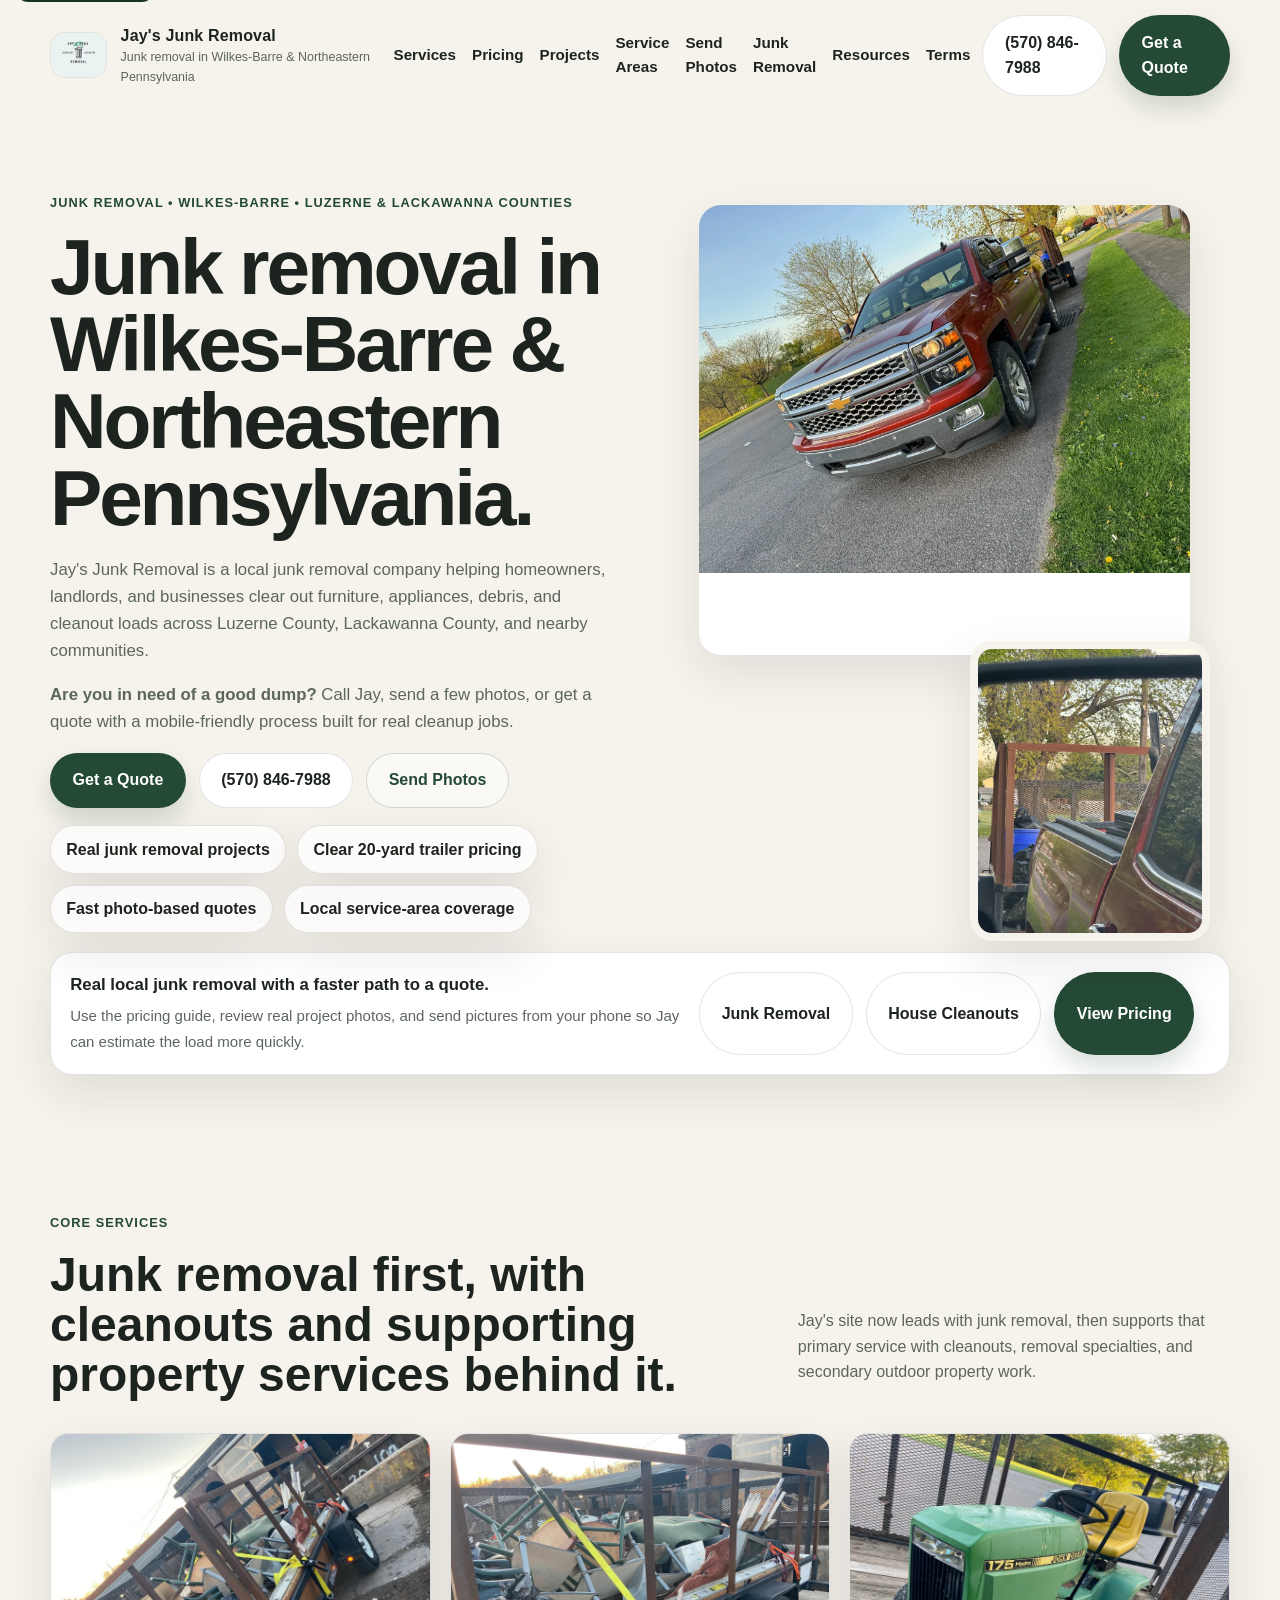
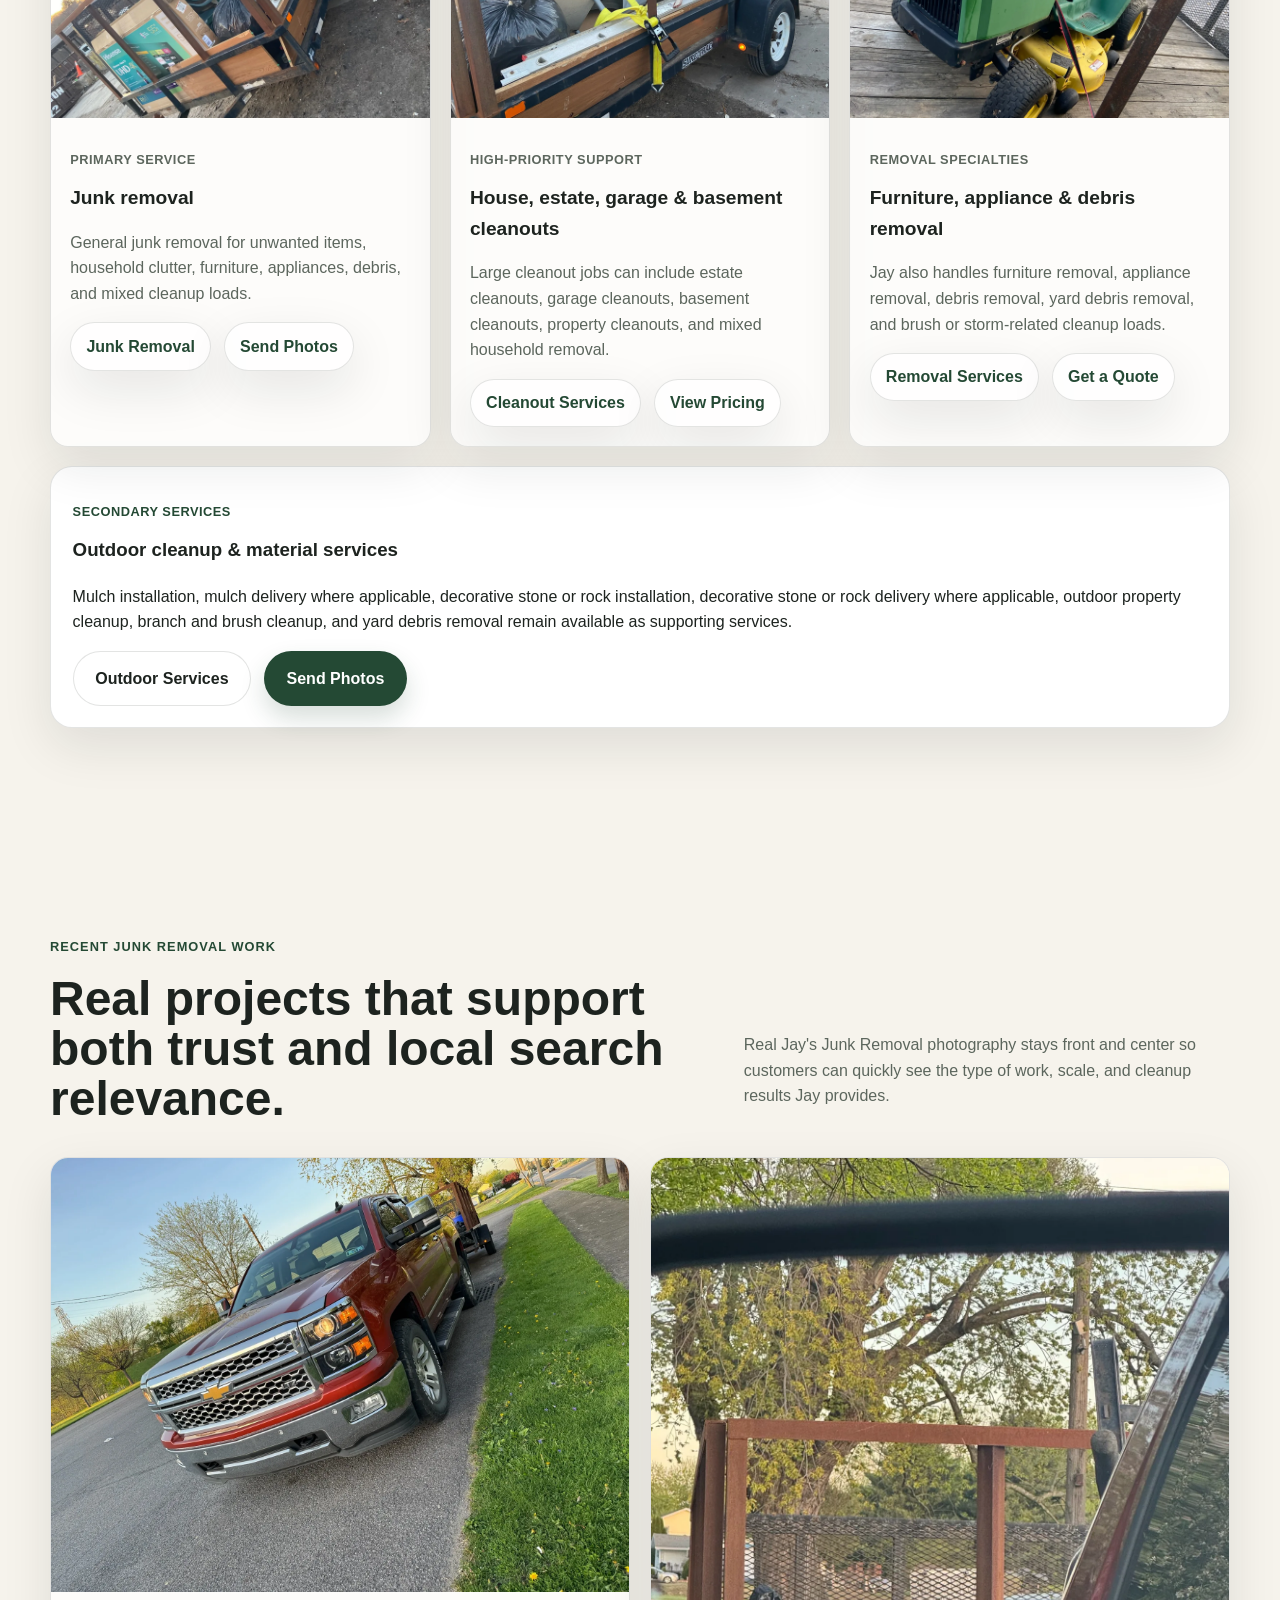
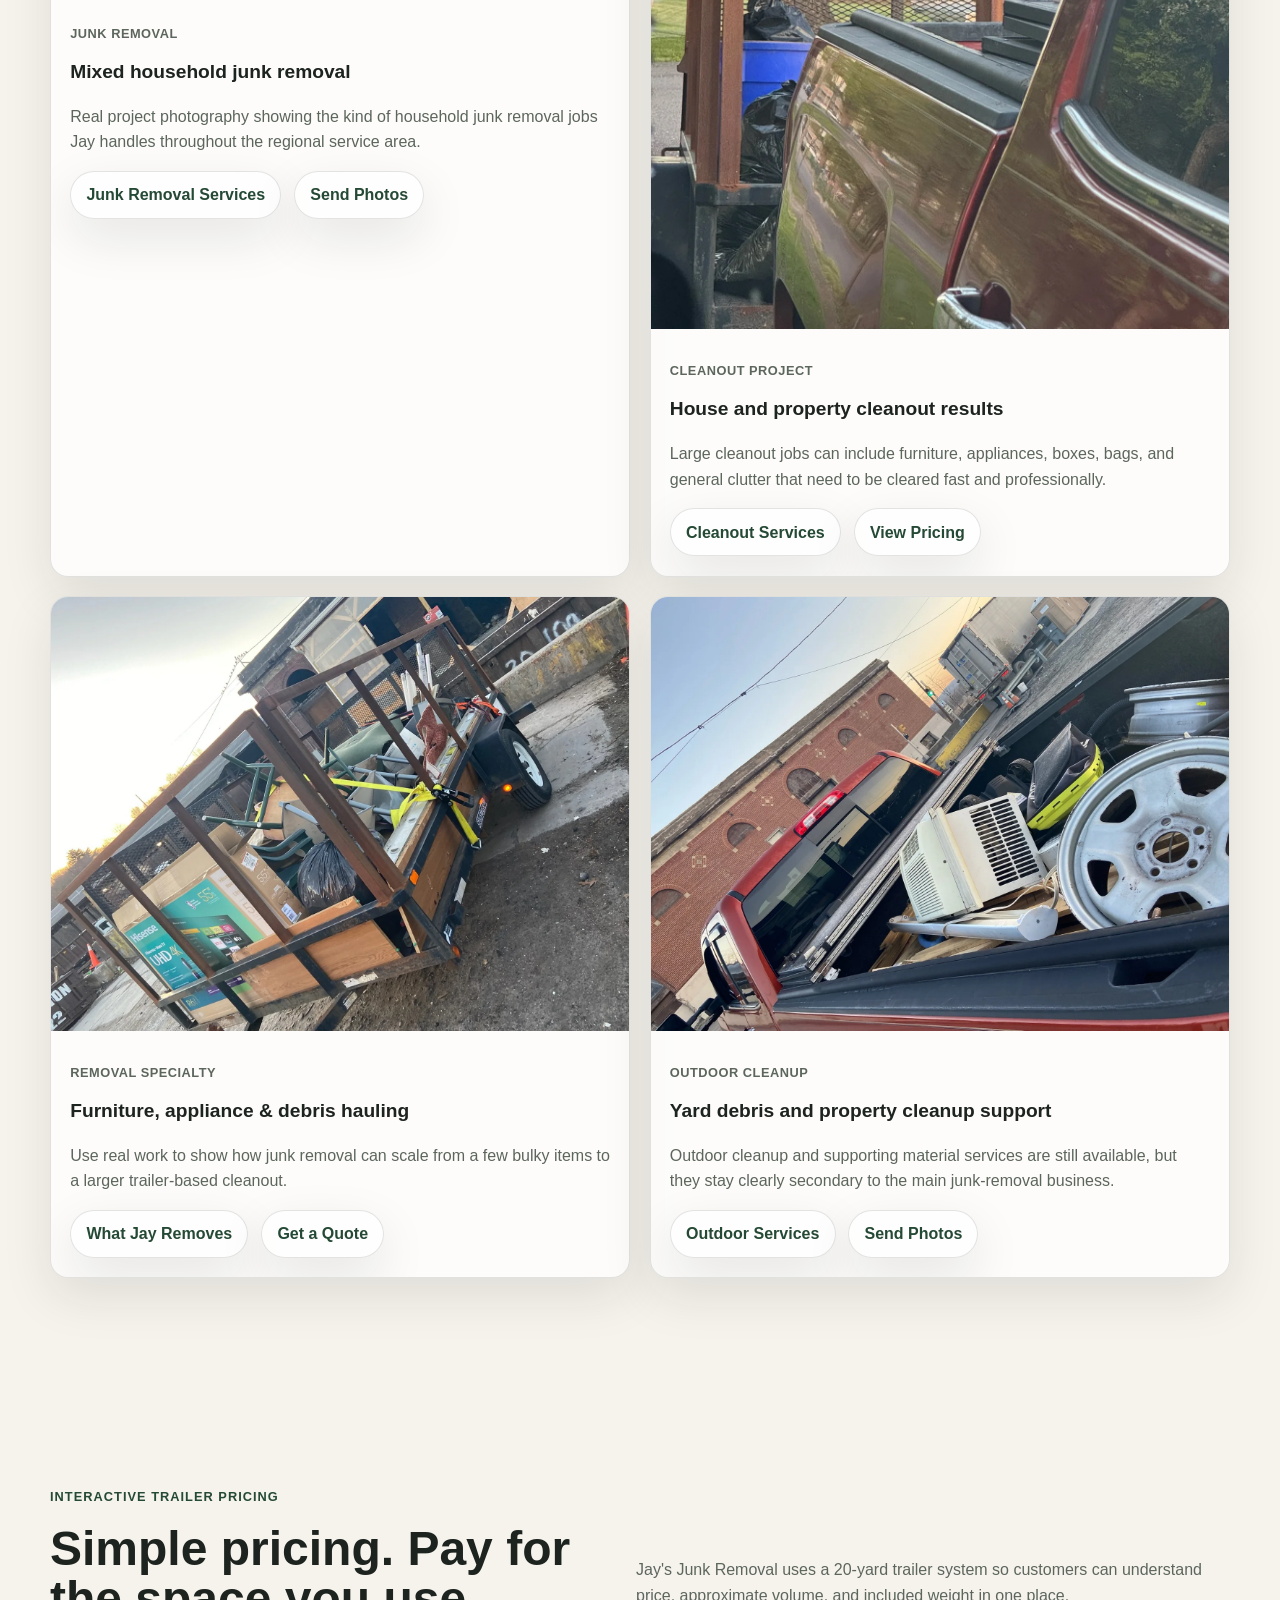
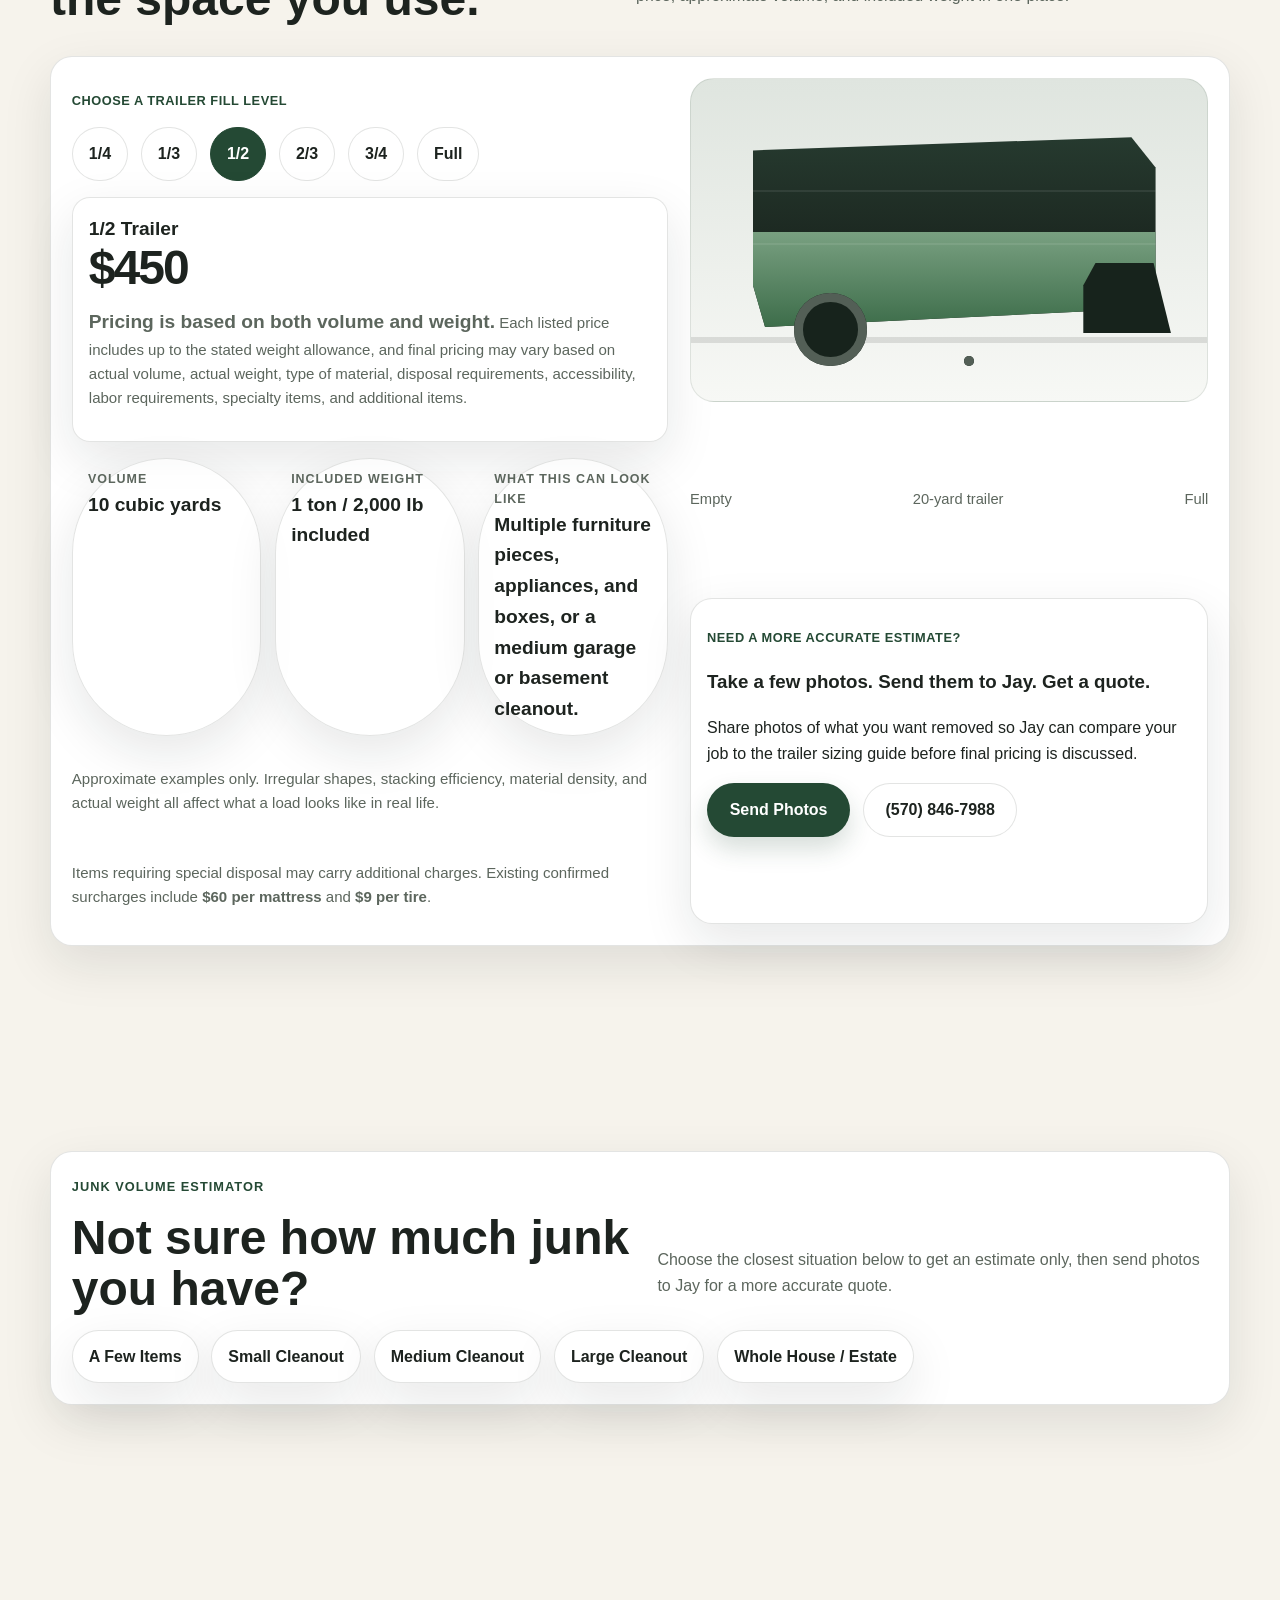
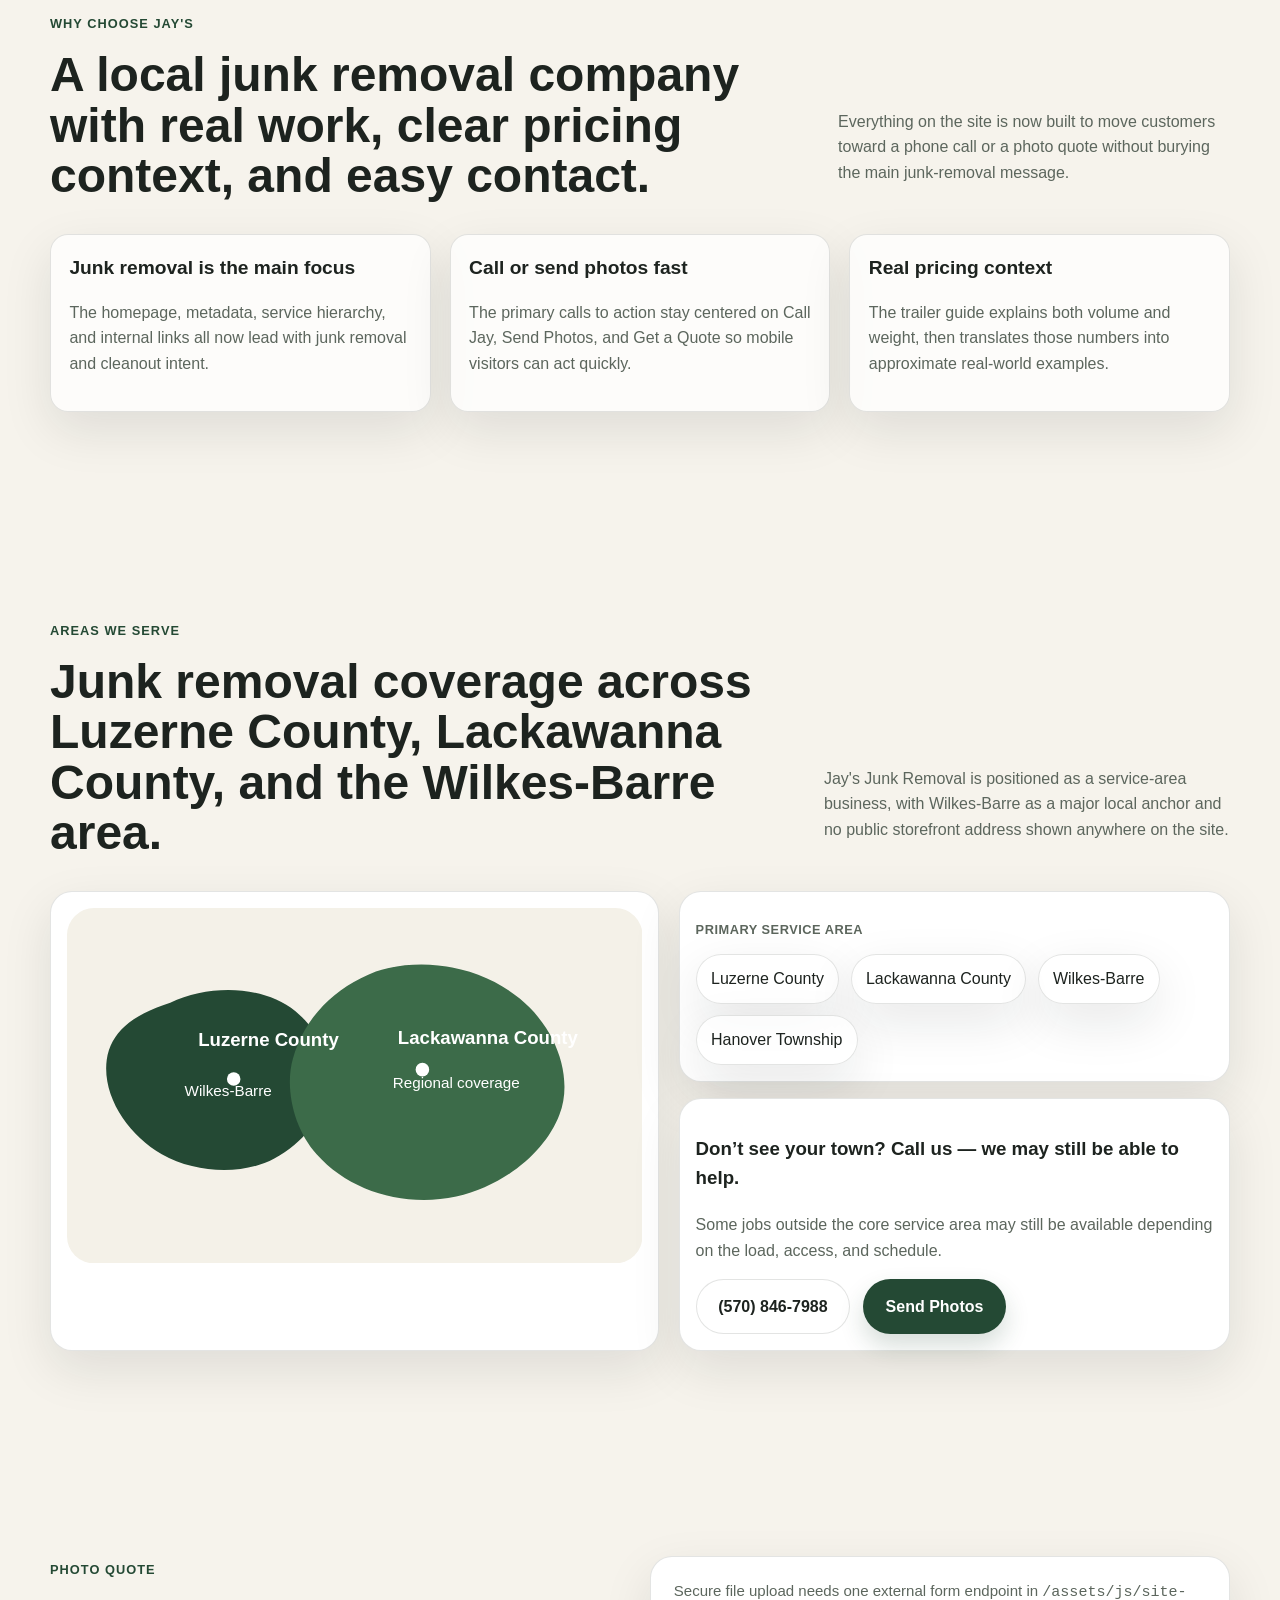
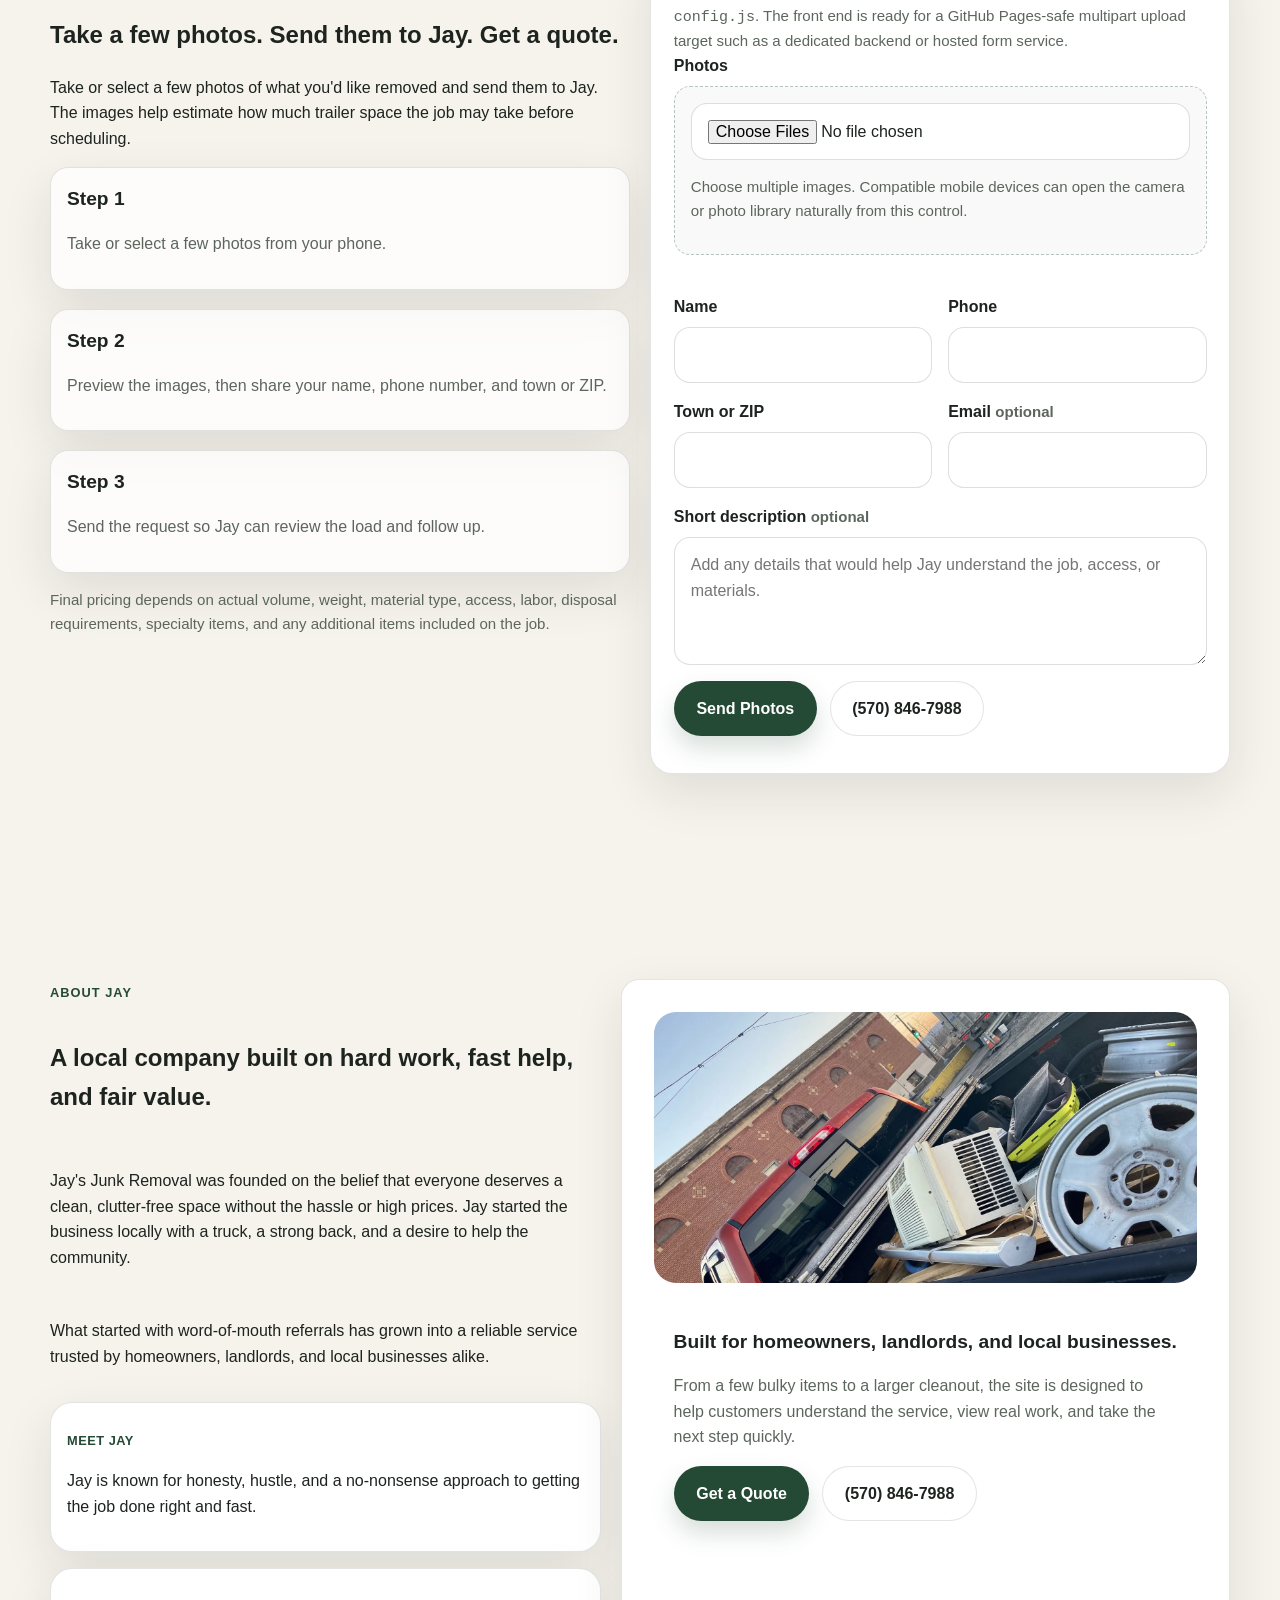
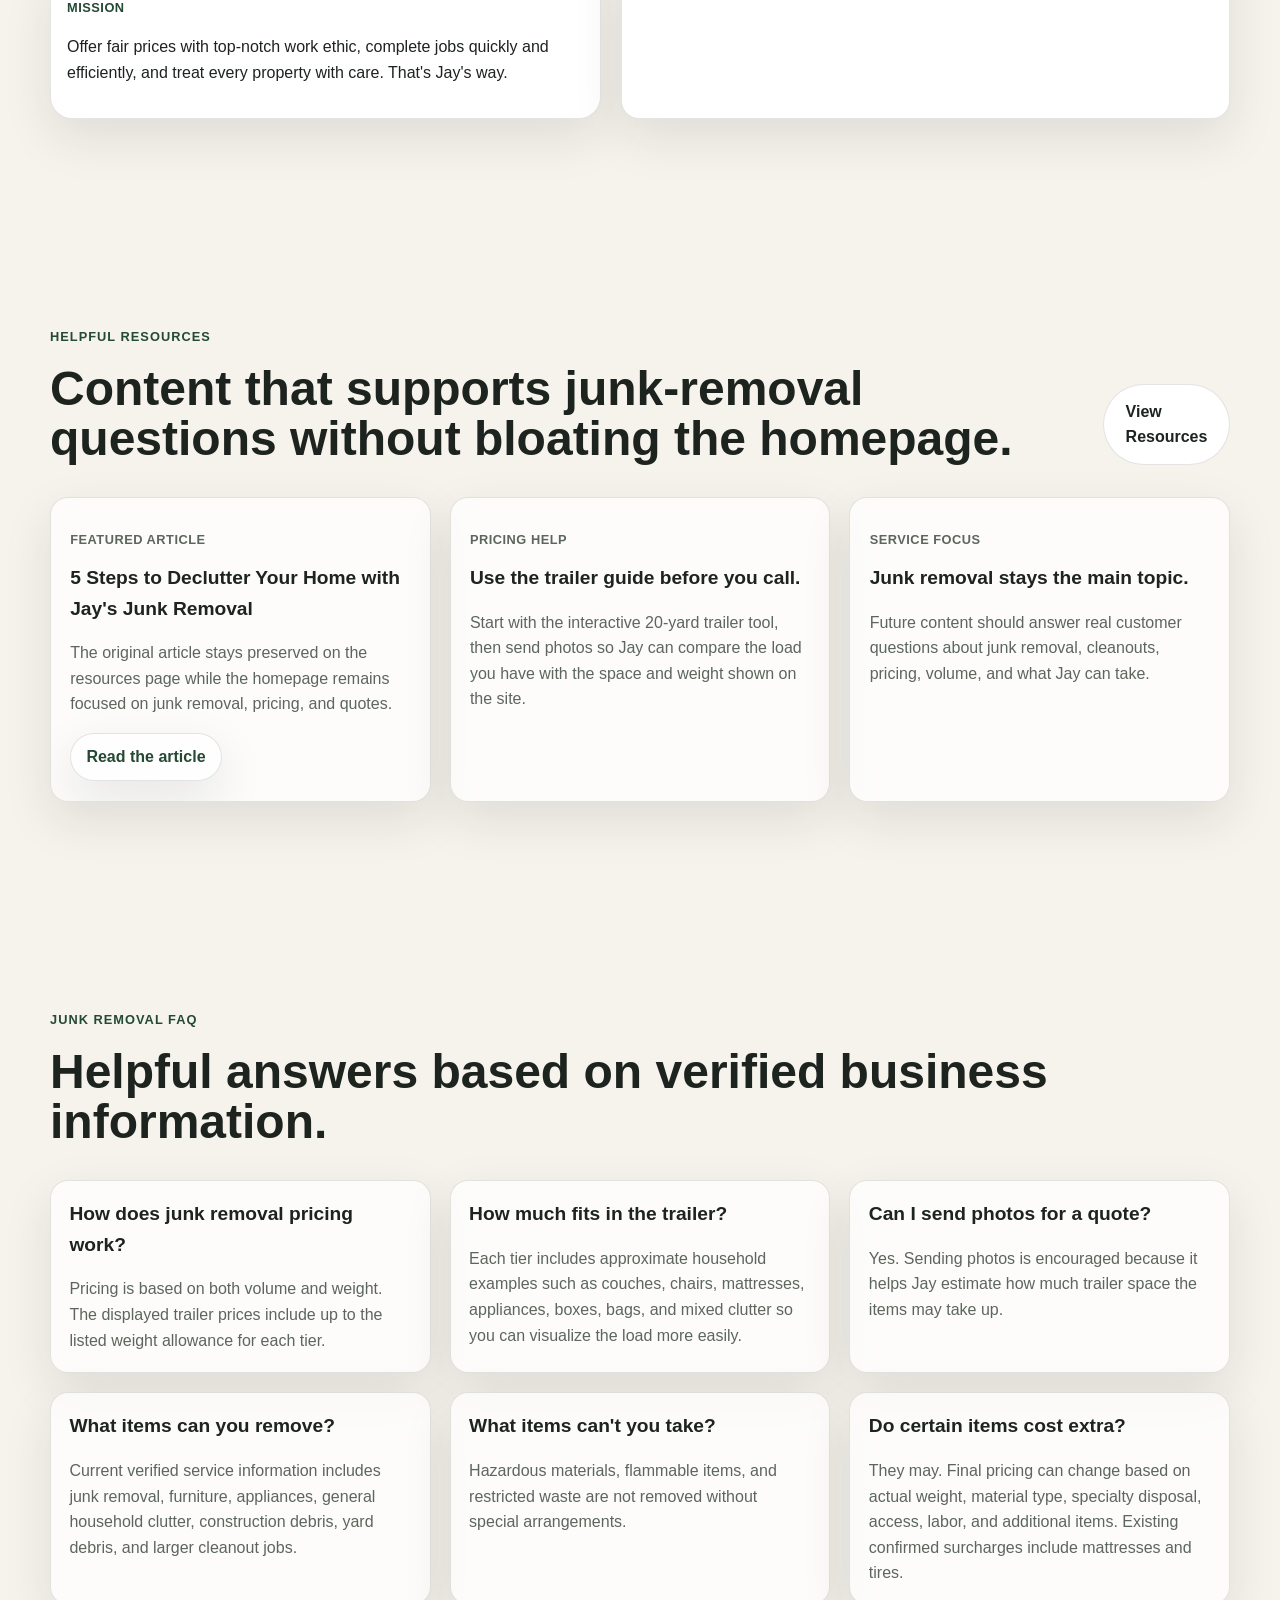
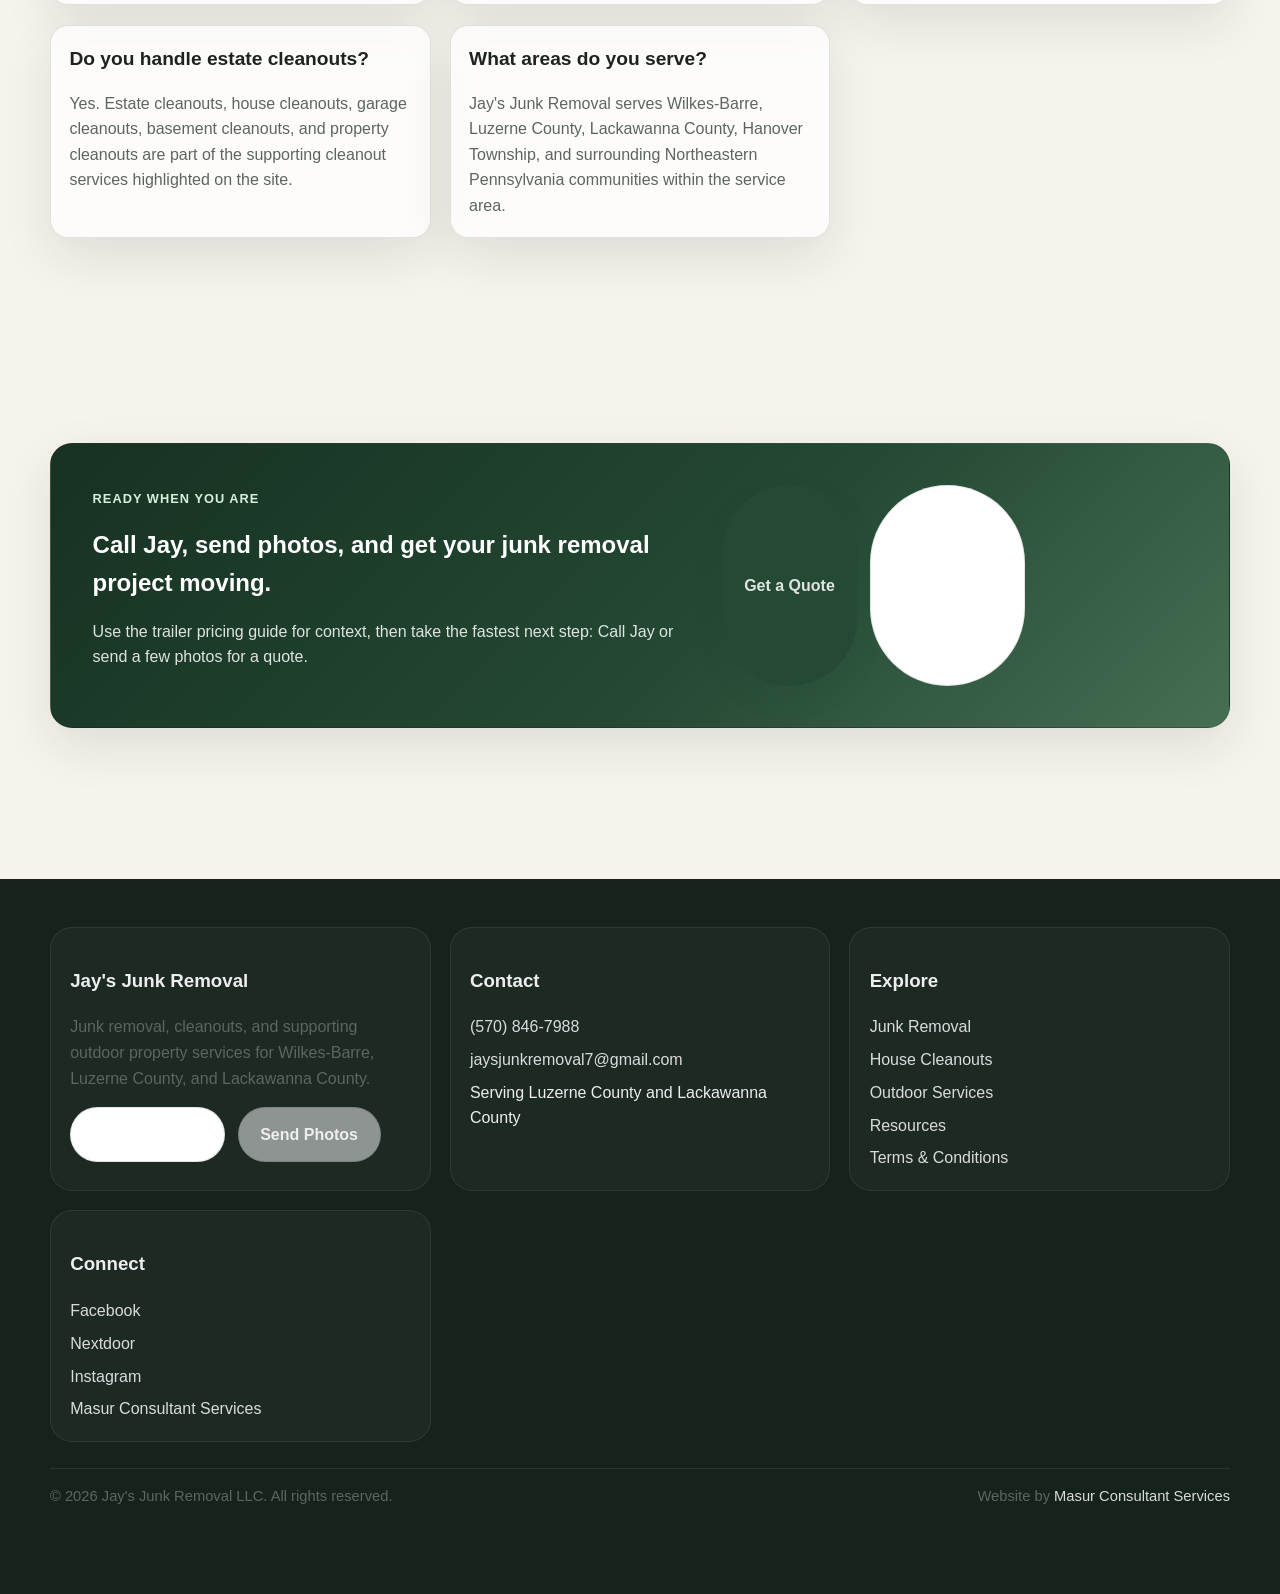
==== commit 111b789b: "Fix final QA placeholder issues Co-authored-by: Jaymasur <209523862+Jaymasur@users.noreply.github.co" ====
--- a/index.html
+++ b/index.html
@@ -335,8 +335,8 @@
         <div class="before-after-shell">
           <article class="section-card before-after-card">
             <div class="before-after-stage" data-before-after-stage>
-              <img data-before-image src="" alt="">
-              <img class="before-after-after" data-after-image src="" alt="">
+              <img data-before-image alt="Before junk removal project photo">
+              <img class="before-after-after" data-after-image alt="After junk removal project photo">
               <div class="before-after-divider" data-before-after-divider aria-hidden="true"></div>
               <div class="before-after-handle" data-before-after-handle aria-hidden="true">↔</div>
             </div>
@@ -348,7 +348,7 @@
               <input class="before-after-range" data-before-after-range type="range" min="0" max="100" value="50" aria-label="Compare before and after project photos">
             </div>
             <p data-before-after-copy></p>
-            <a class="link-chip hidden" data-before-after-service-link href="#">Related service</a>
+            <a class="link-chip hidden" data-before-after-service-link href="junk-removal/">Related service</a>
           </article>
         </div>
       </div>
@@ -525,7 +525,7 @@
             <h2>Real Google review highlights from real junk removal customers.</h2>
           </div>
           <div class="section-actions">
-            <a class="btn btn-secondary hidden" href="#" data-google-reviews-link data-track-event="google_reviews_click" data-cta-location="reviews">Read Google Reviews</a>
+            <a class="btn btn-secondary hidden" href="https://jaysjunkremovalpa.com/" data-google-reviews-link data-track-event="google_reviews_click" data-cta-location="reviews">Read Google Reviews</a>
           </div>
         </div>
         <div class="review-layout hidden" data-review-feature>
@@ -545,7 +545,7 @@
           <h3 style="margin-top:0;">Read more reviews from local customers.</h3>
           <p>If you want to see more feedback from past customers, use the Google reviews link below.</p>
           <div class="cta-row">
-            <a class="btn btn-primary hidden" href="#" data-google-reviews-link data-track-event="google_reviews_click" data-cta-location="reviews">Read Google Reviews</a>
+            <a class="btn btn-primary hidden" href="https://jaysjunkremovalpa.com/" data-google-reviews-link data-track-event="google_reviews_click" data-cta-location="reviews">Read Google Reviews</a>
           </div>
         </div>
       </div>
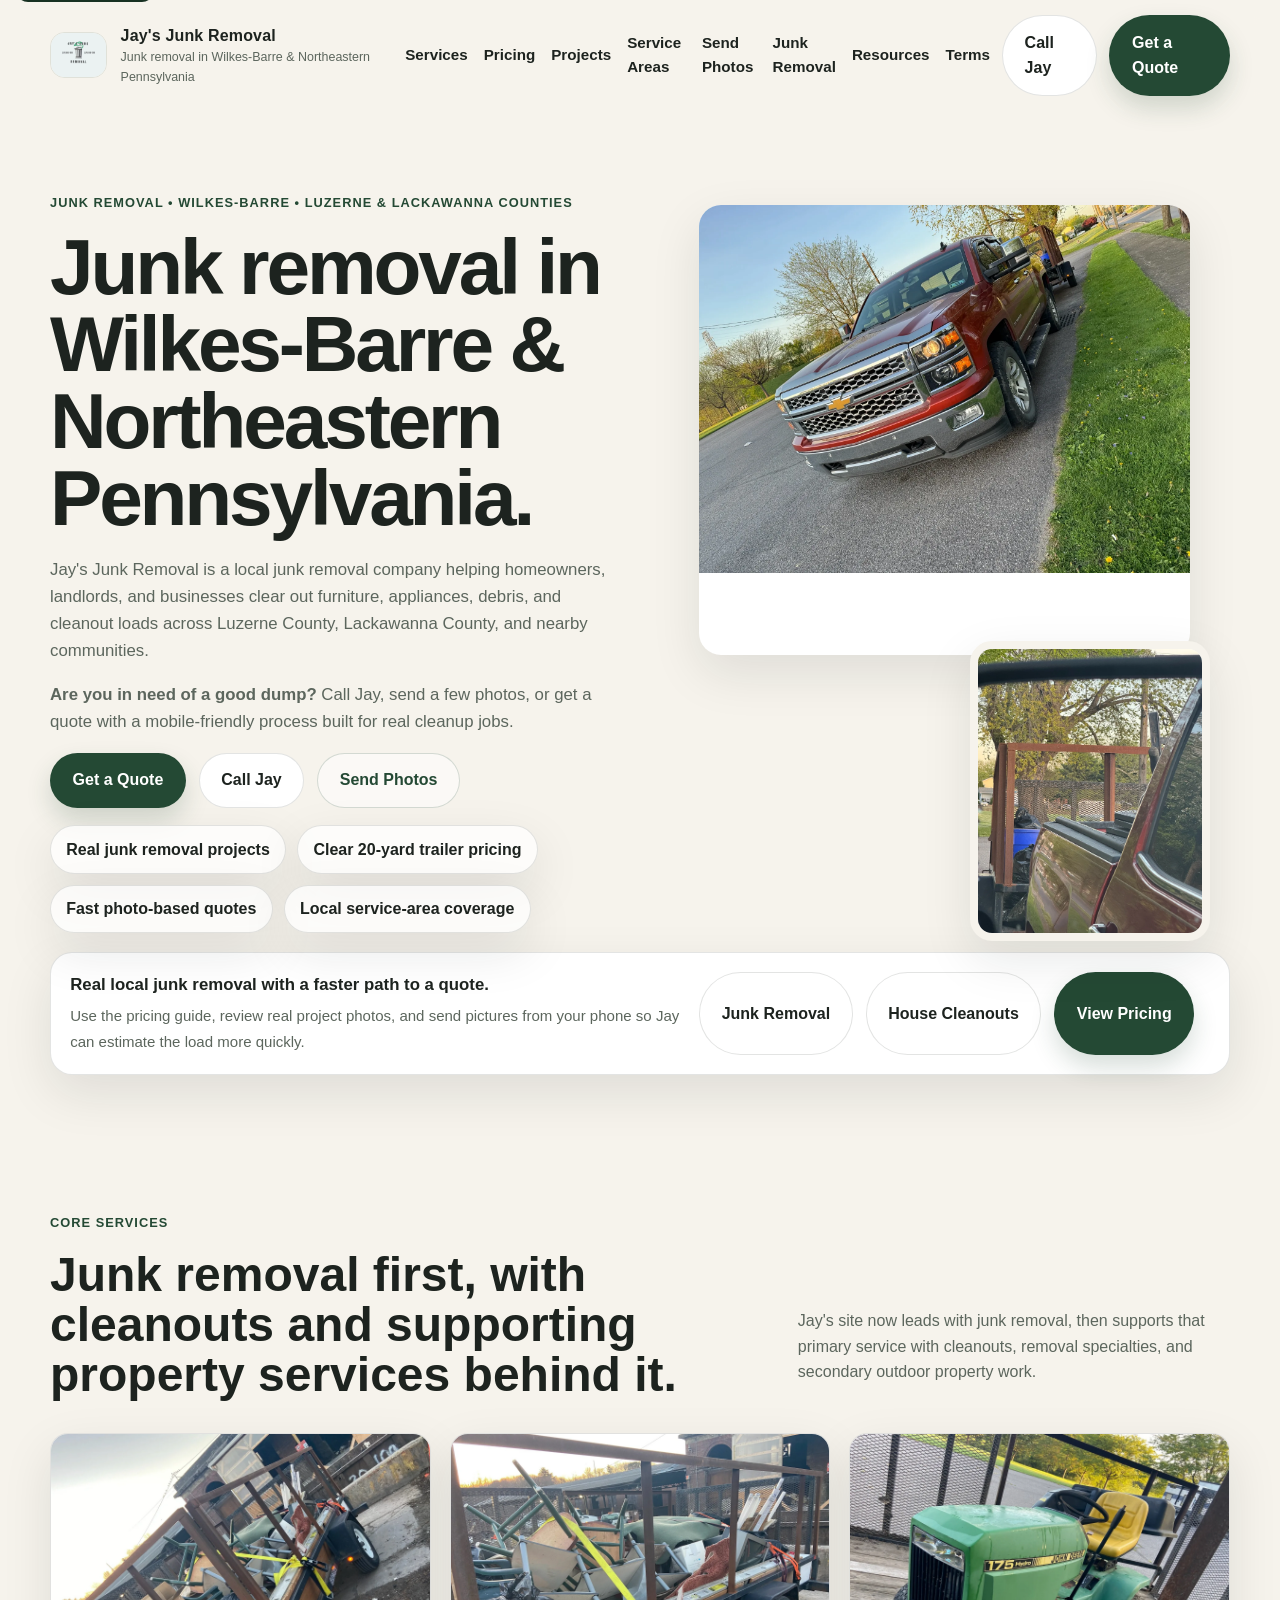
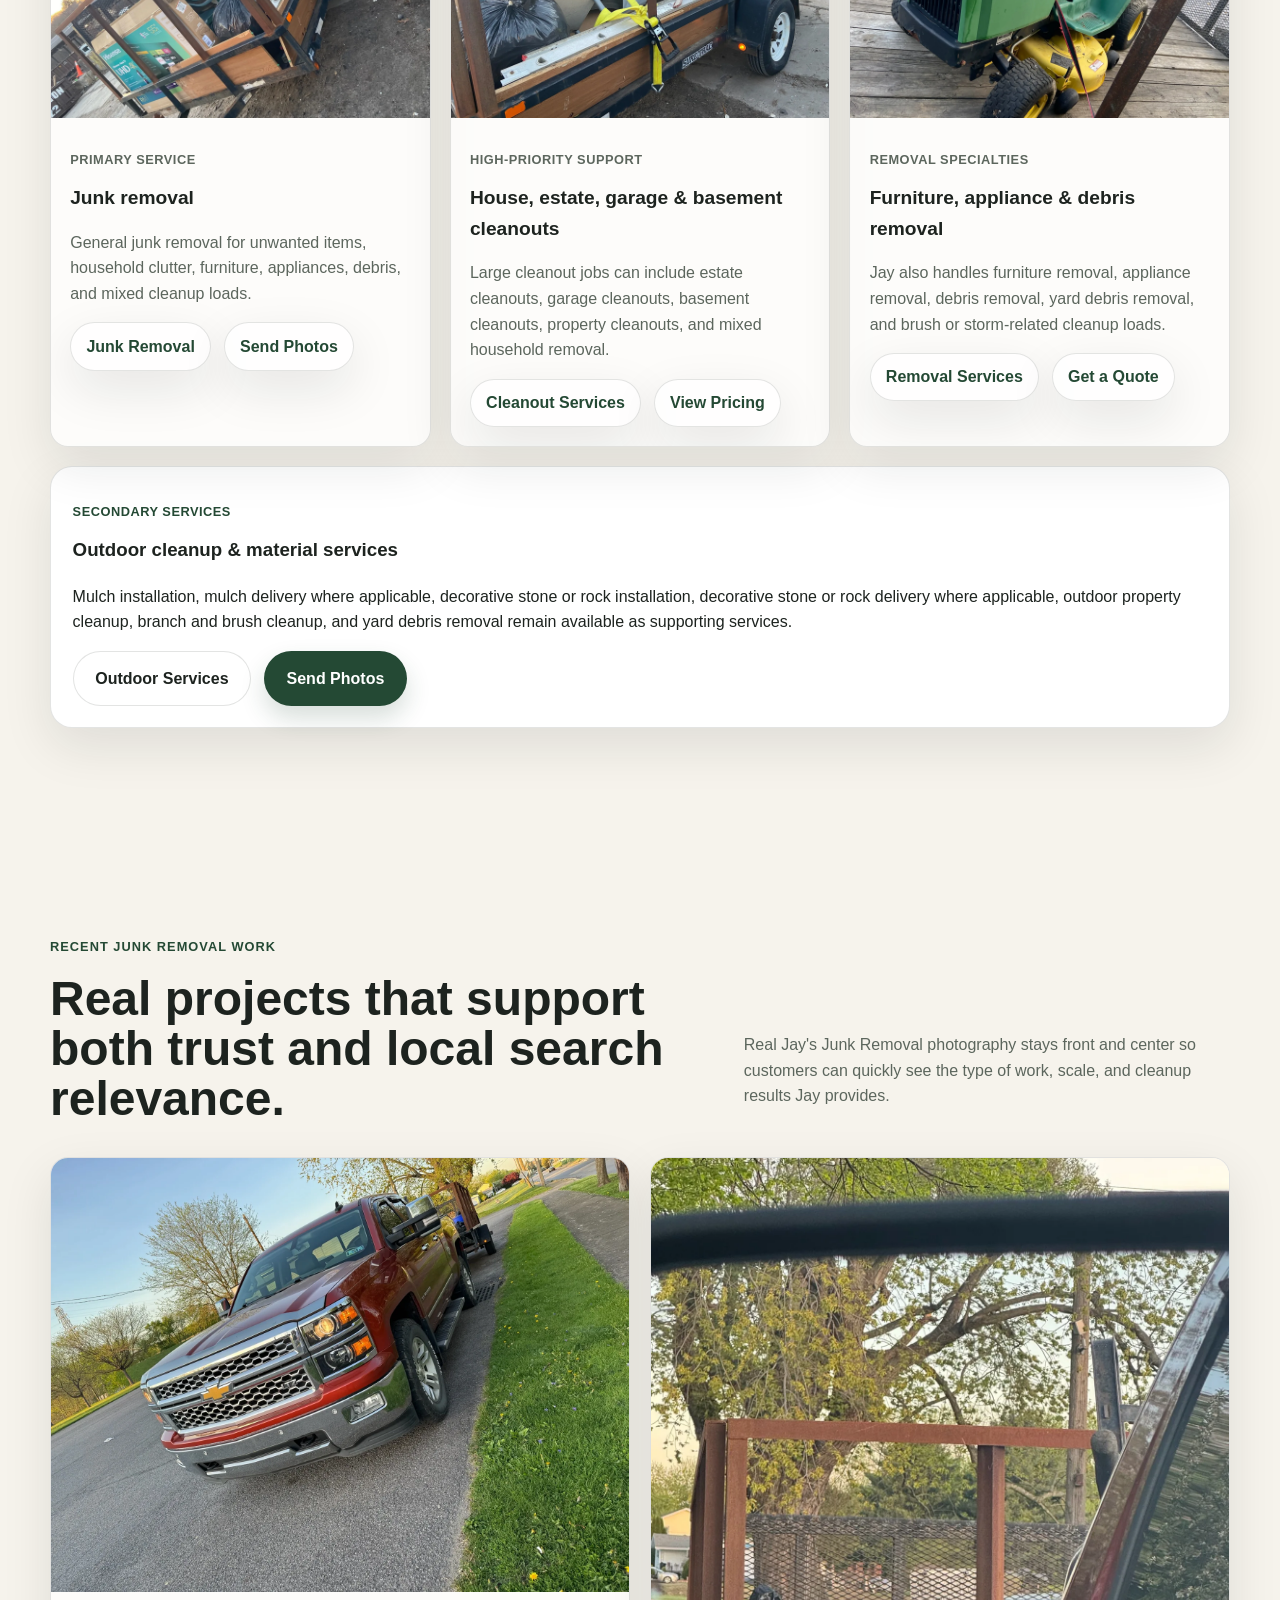
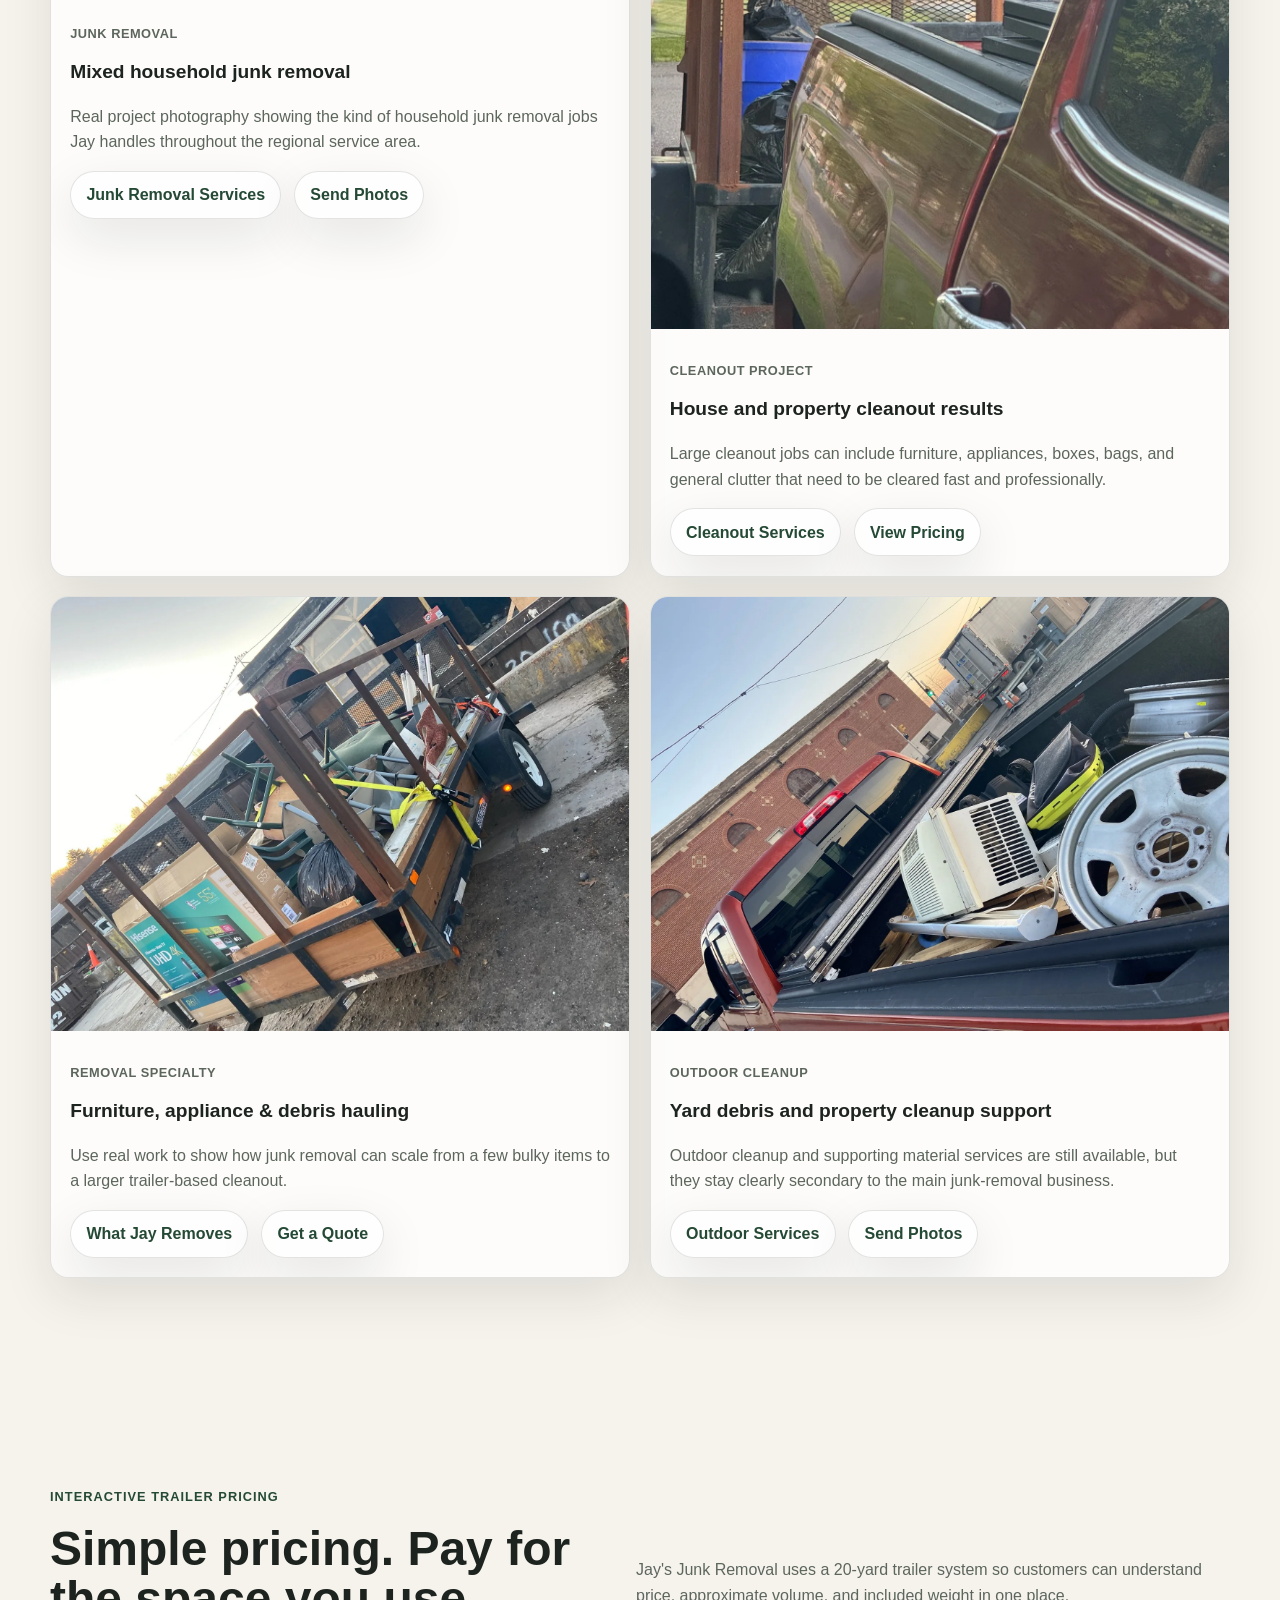
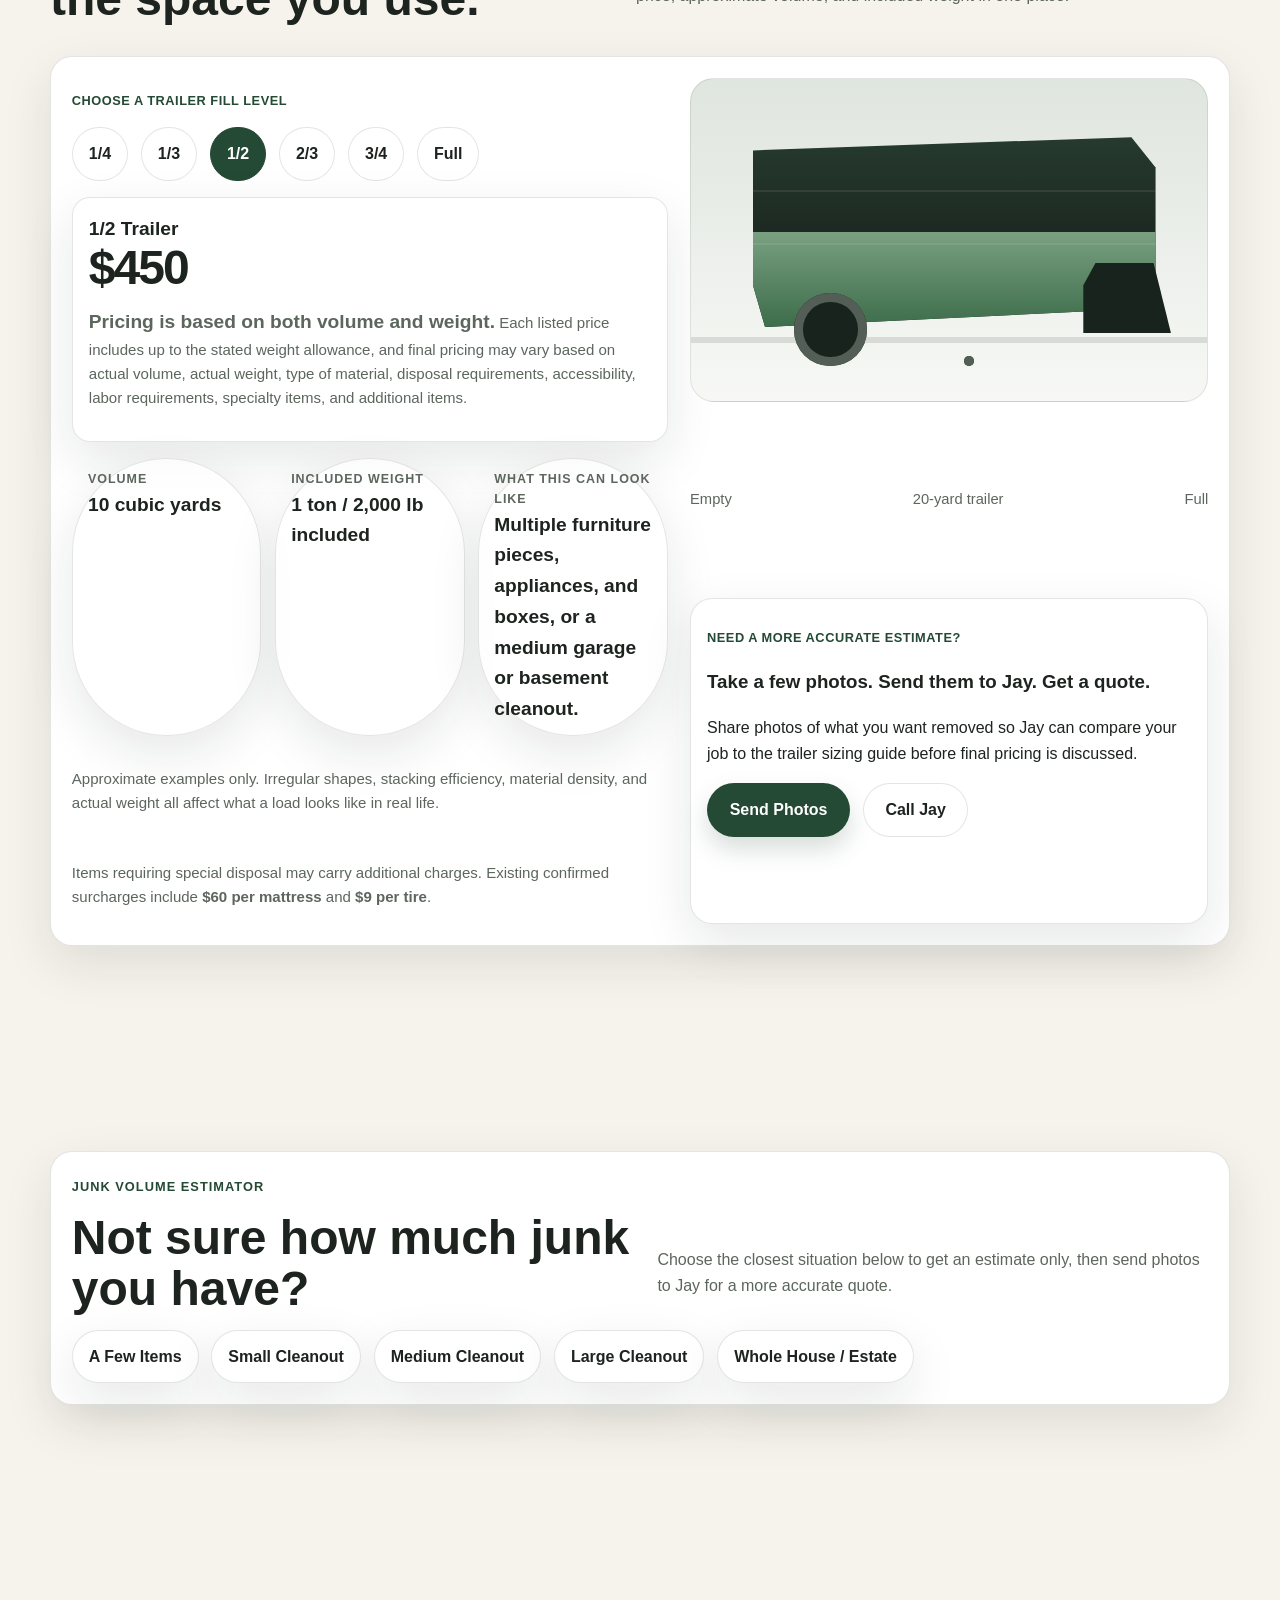
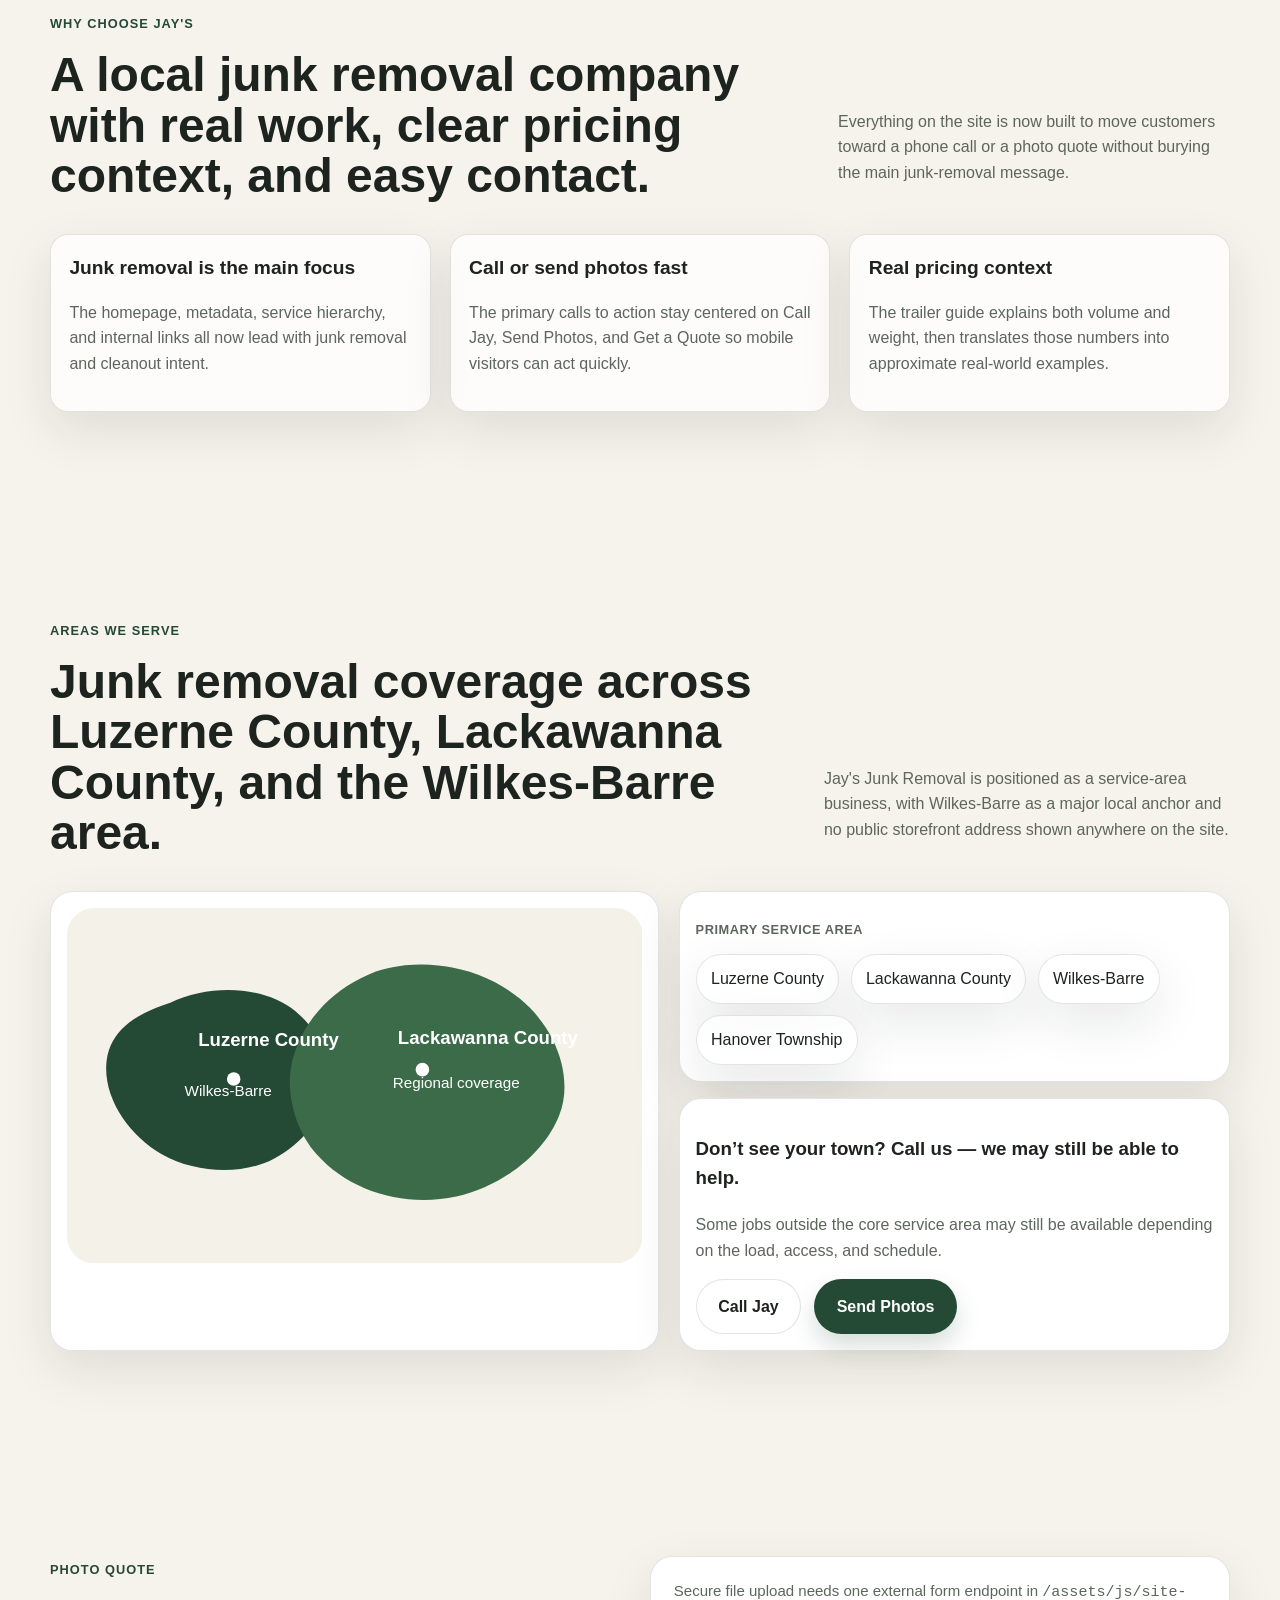
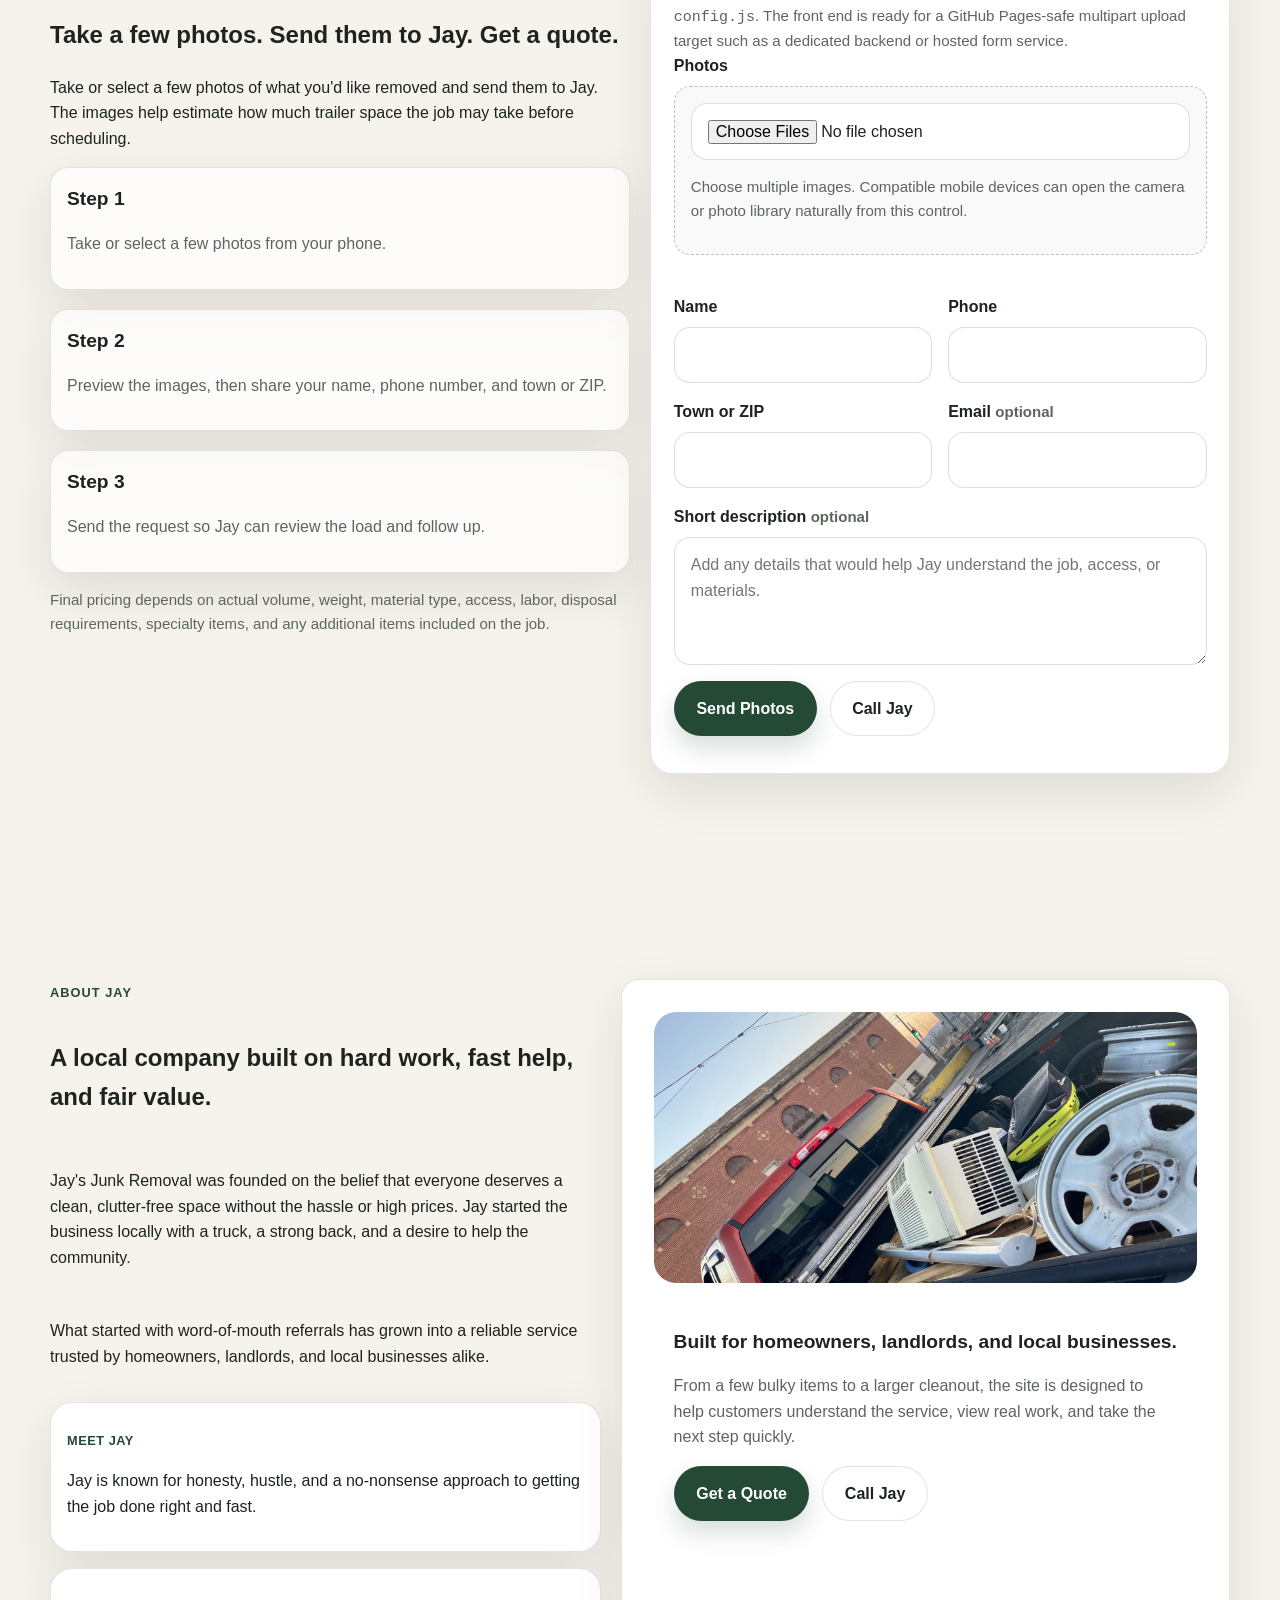
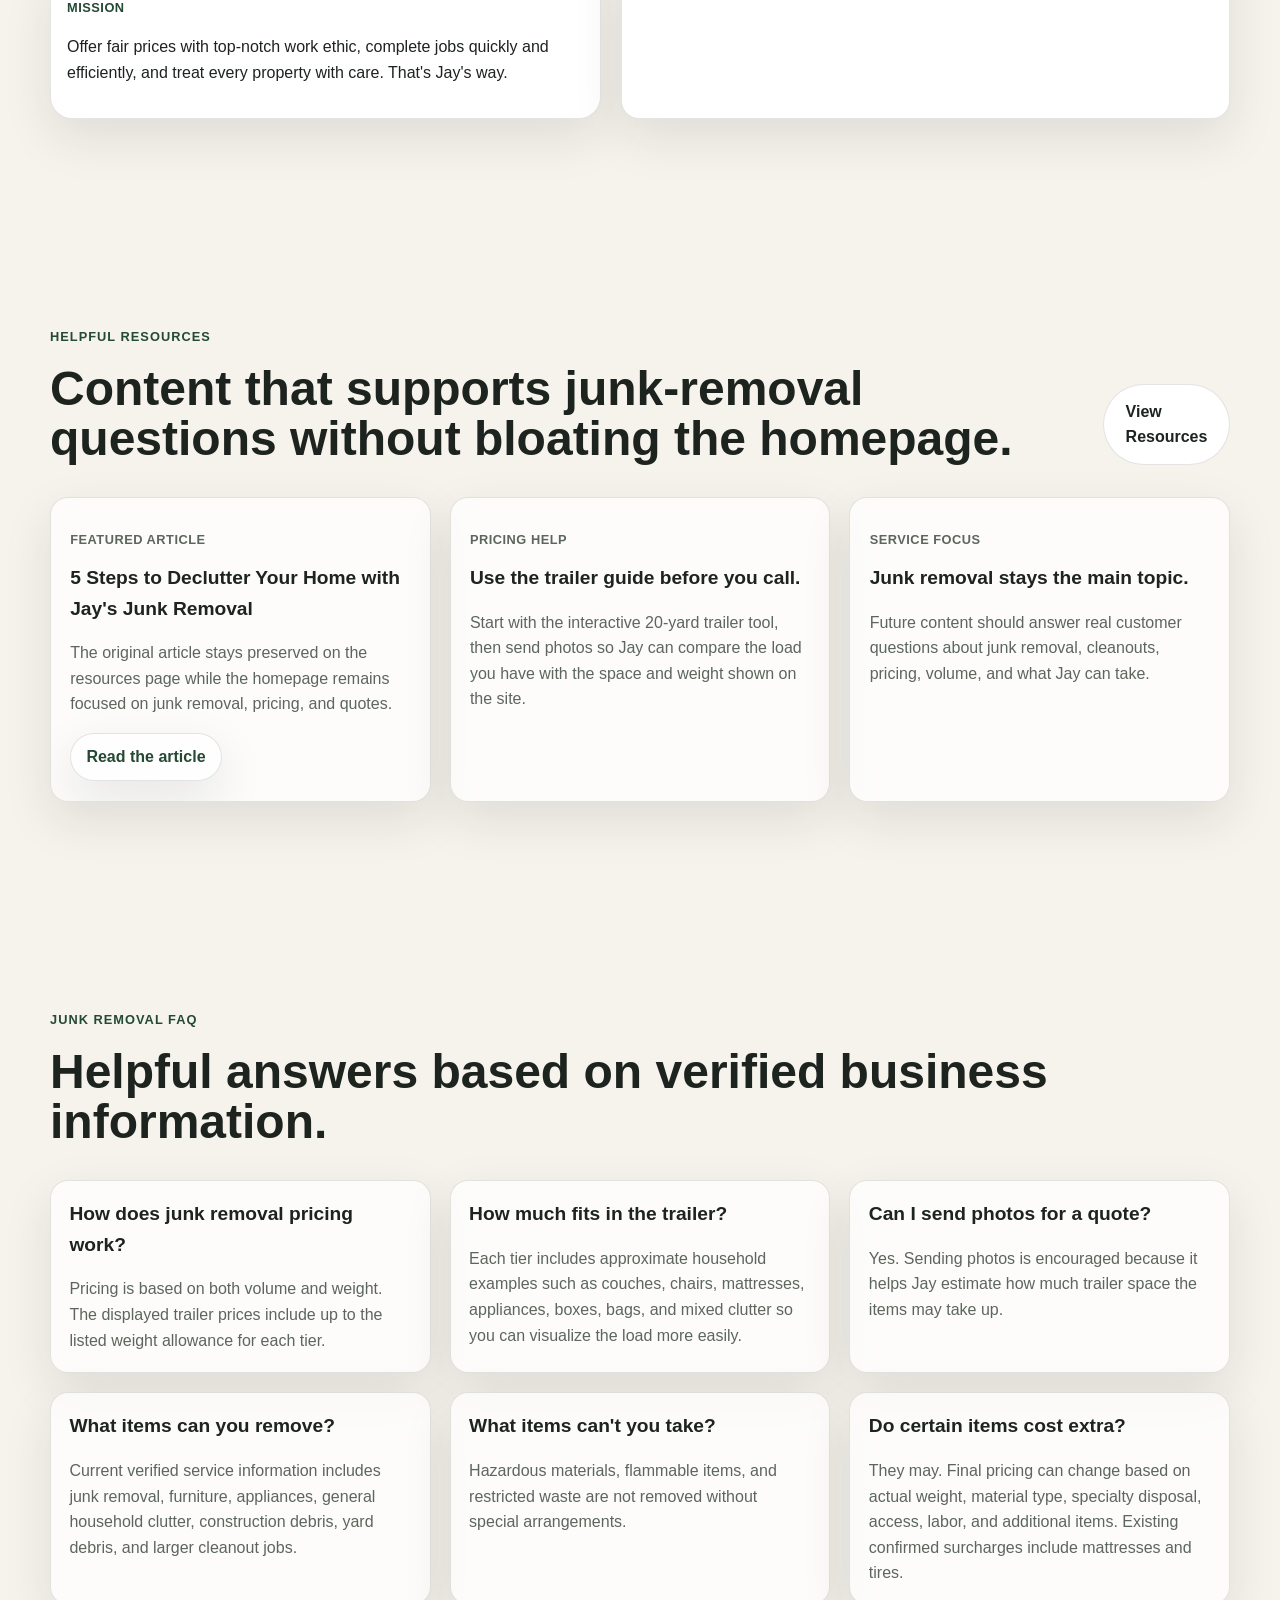
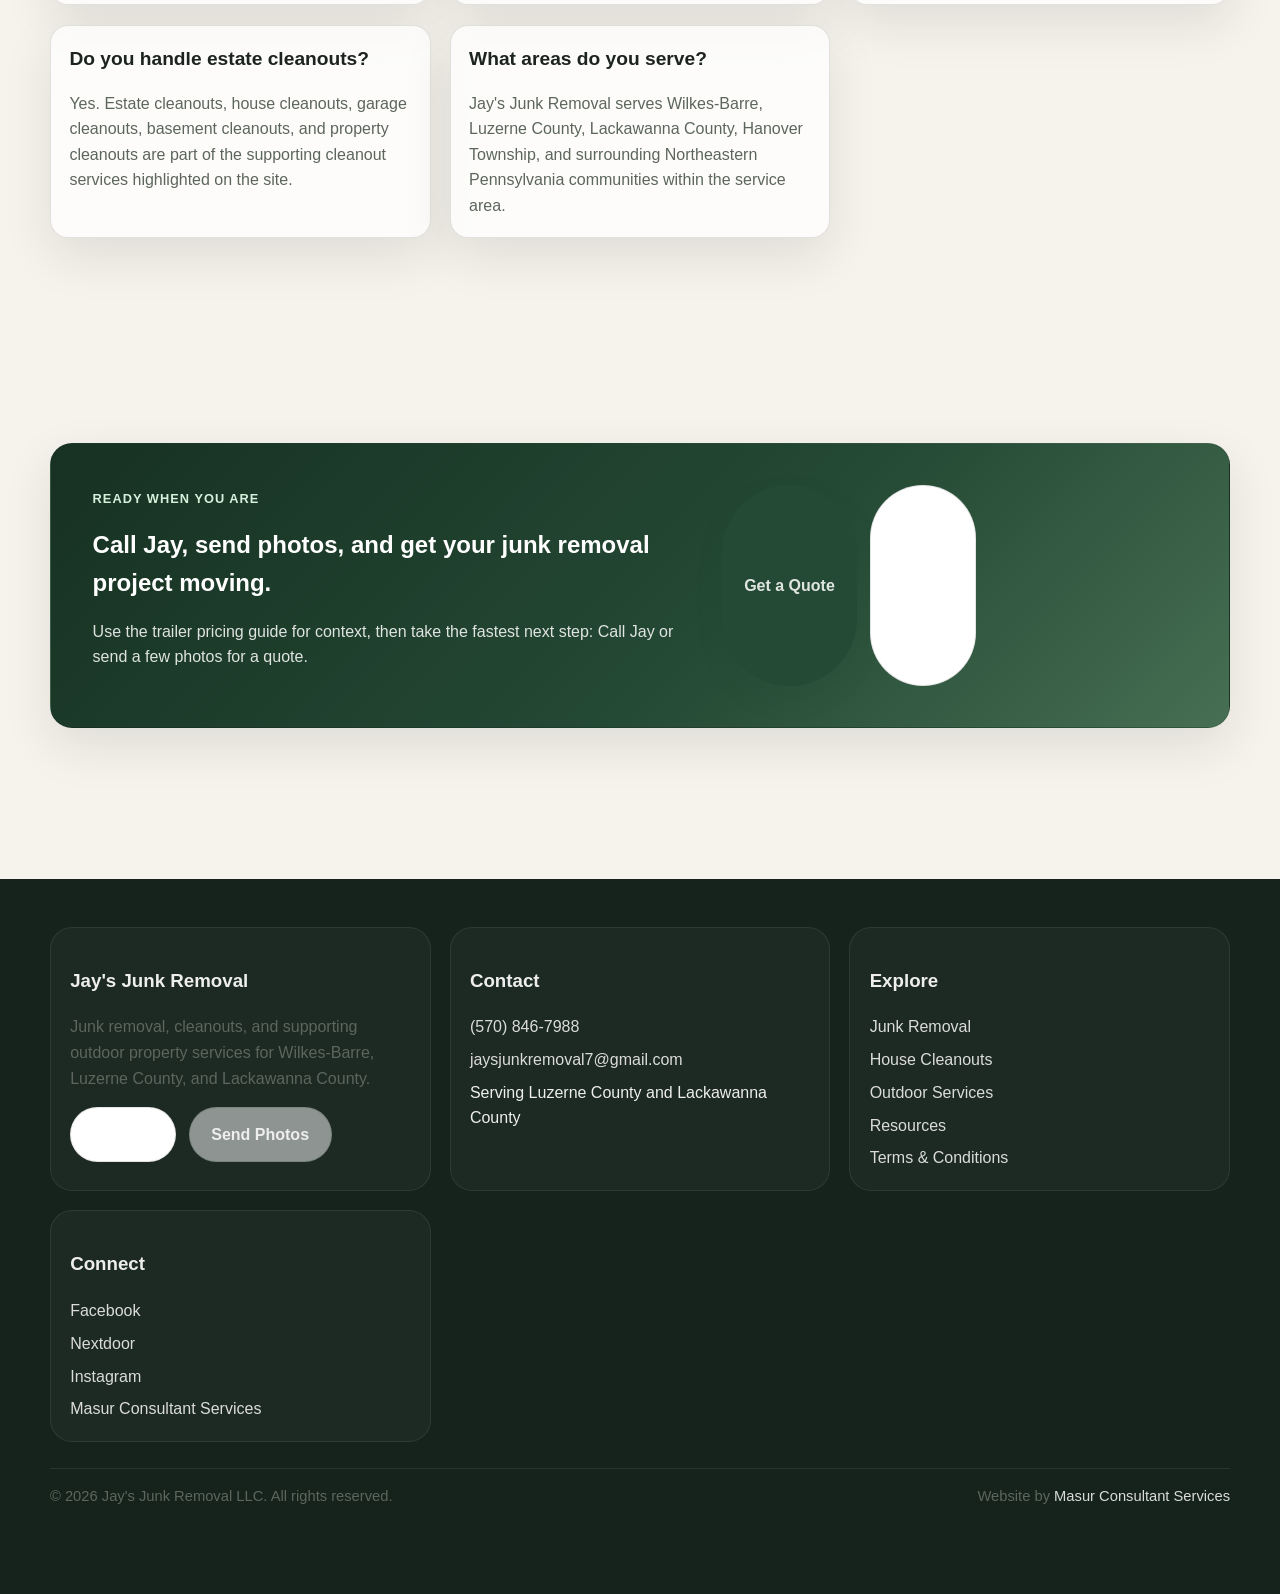
==== commit e3bd1a60: "Refactor county path elements in index.html Co-authored-by: Copilot Autofix powered by AI <175728472" ====
--- a/index.html
+++ b/index.html
@@ -484,8 +484,8 @@
               <title id="mapTitle">Stylized service area map</title>
               <desc id="mapDesc">A lightweight service area map highlighting Luzerne County and Lackawanna County in Northeastern Pennsylvania.</desc>
               <rect x="0" y="0" width="680" height="420" rx="32" fill="#f4f1e8"></rect>
-              <path class="county" d="M122 112c46-22 110-21 148 10 24 20 45 54 39 91-5 33-30 65-64 83-37 20-92 18-133-5-39-22-71-68-65-112 5-31 28-52 75-67Z" fill="#244934" tabindex="0" role="button" data-service-area-name="Luzerne County" aria-label="Luzerne County service area"></path>
-              <path class="county" d="M365 75c56-18 124-6 170 32 43 35 64 93 47 137-16 43-64 84-122 97-61 13-126-6-165-50-27-30-38-78-28-113 14-49 49-84 98-103Z" fill="#3c6b49" tabindex="0" role="button" data-service-area-name="Lackawanna County" aria-label="Lackawanna County service area"></path>
+              <path class="county" d="M122 112c46-22 110-21 148 10 24 20 45 54 39 91-5 33-30 65-64 83-37 20-92 18-133-5-39-22-71-68-65-112 5-31 28-52 75-67Z" fill="#244934" data-service-area-name="Luzerne County"></path>
+              <path class="county" d="M365 75c56-18 124-6 170 32 43 35 64 93 47 137-16 43-64 84-122 97-61 13-126-6-165-50-27-30-38-78-28-113 14-49 49-84 98-103Z" fill="#3c6b49" data-service-area-name="Lackawanna County"></path>
               <circle cx="197" cy="202" r="8" fill="#ffffff"></circle>
               <circle cx="420" cy="191" r="8" fill="#ffffff"></circle>
               <text x="155" y="163" fill="#ffffff" font-size="22" font-family="Arial, sans-serif" font-weight="700">Luzerne County</text>
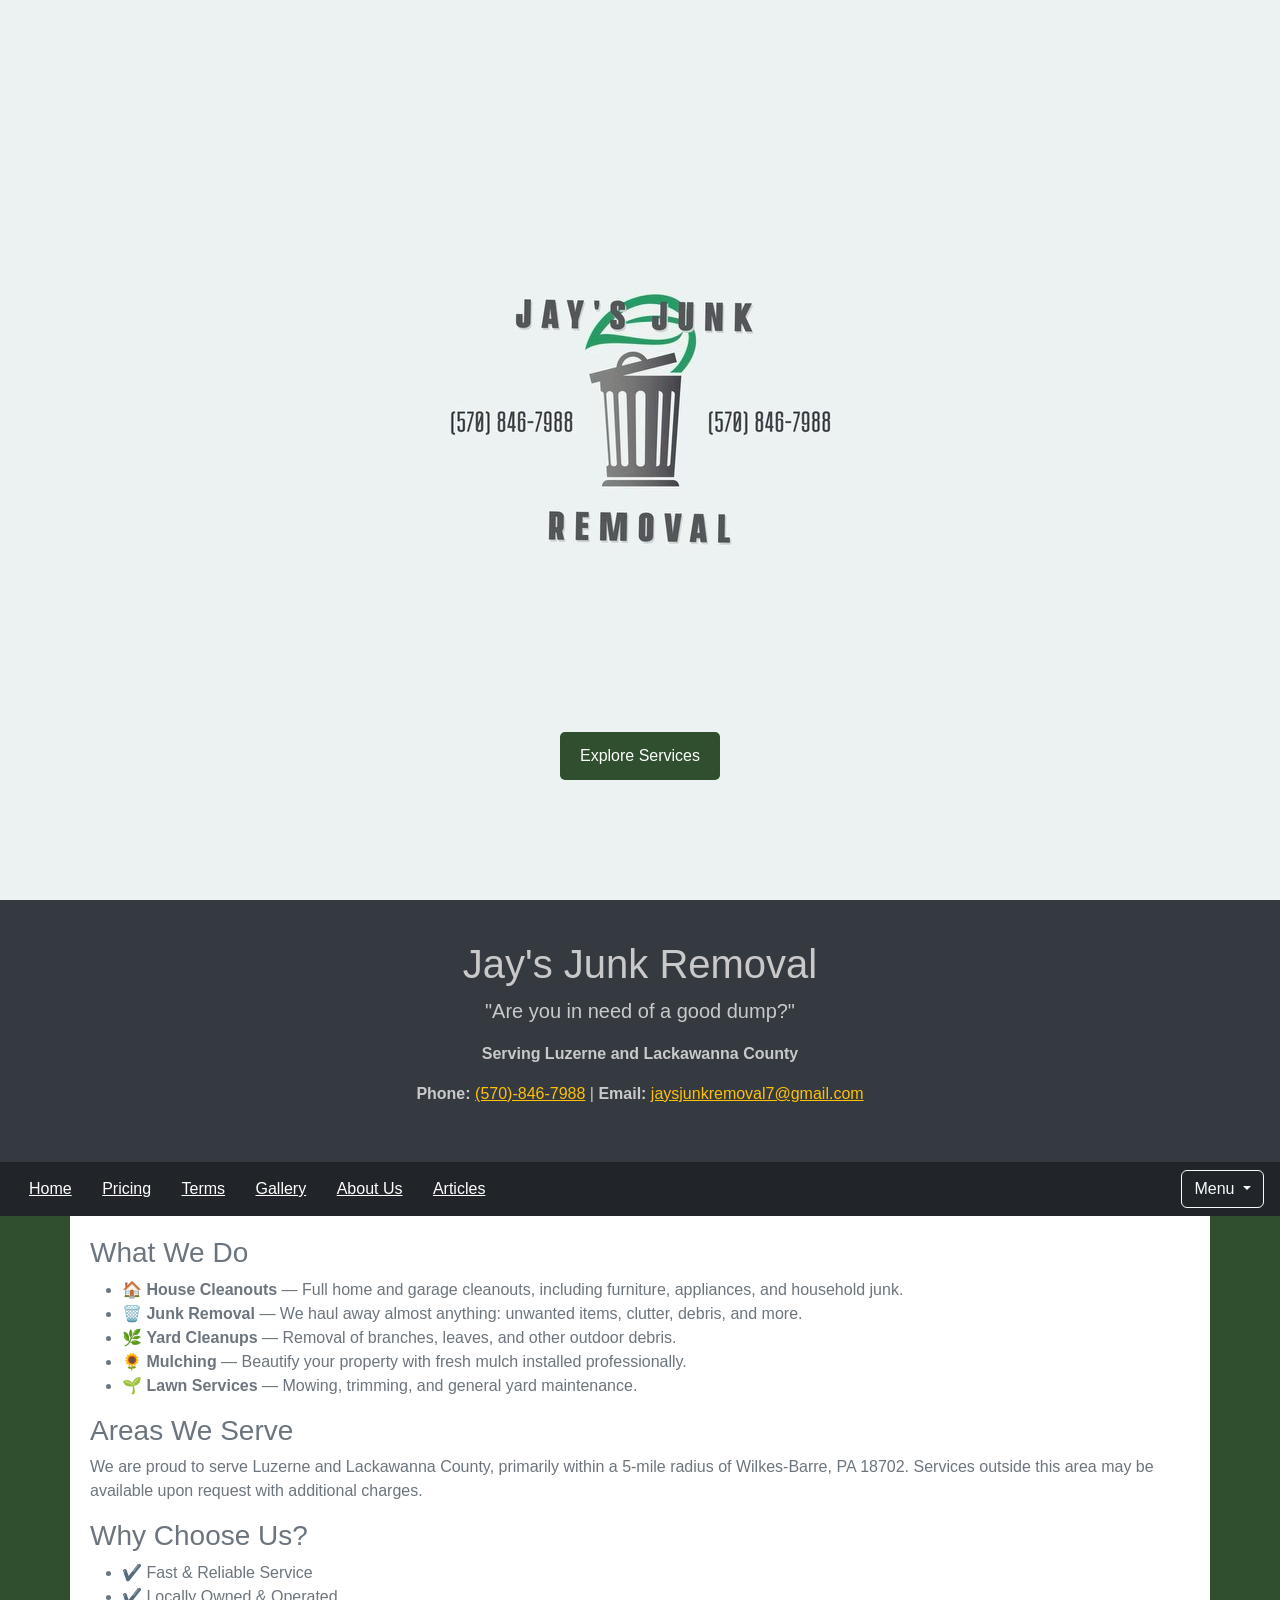
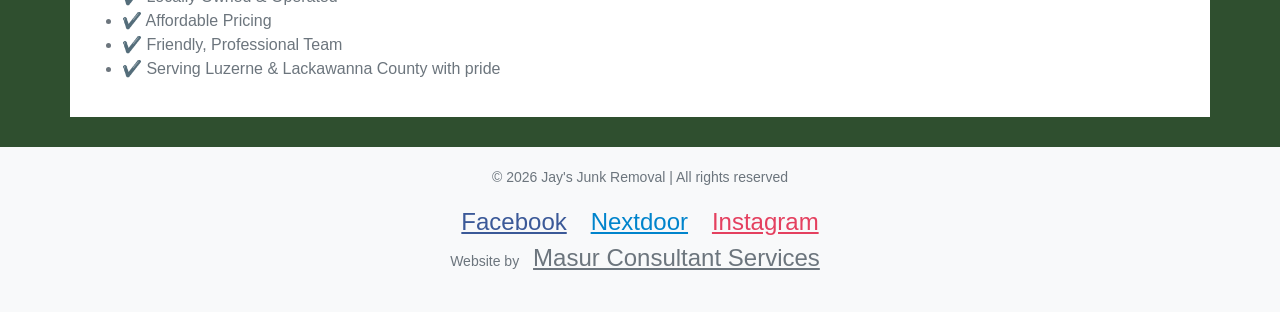
==== commit 8e5ea40d: "Revert "Merge pull request #1 from Jaymasur/copilot/audit-website-design" This reverts commit 3ec072" ====
--- a/index.html
+++ b/index.html
@@ -1,805 +1,482 @@
-<!DOCTYPE html>
-<html lang="en">
-<head>
-  <meta charset="UTF-8">
-  <meta name="viewport" content="width=device-width, initial-scale=1.0">
-  <title>Junk Removal Wilkes-Barre PA | Jay's Junk Removal</title>
-  <meta name="description" content="Jay's Junk Removal provides junk removal, cleanouts, furniture and appliance removal, and yard debris cleanup in Wilkes-Barre, Luzerne County, Lackawanna County, and Northeastern Pennsylvania.">
-  <link rel="canonical" href="https://jaysjunkremovalpa.com/">
-  <meta property="og:title" content="Junk Removal Wilkes-Barre PA | Jay's Junk Removal">
-  <meta property="og:description" content="Local junk removal and cleanout help for Wilkes-Barre, Luzerne County, Lackawanna County, and Northeastern Pennsylvania.">
-  <meta property="og:type" content="website">
-  <meta property="og:url" content="https://jaysjunkremovalpa.com/">
-  <meta property="og:image" content="https://jaysjunkremovalpa.com/images/optimized/job1.webp">
-  <meta name="twitter:card" content="summary_large_image">
-  <meta name="theme-color" content="#244934">
-  <link rel="icon" href="images/logo.jpg">
-  <link rel="alternate" type="application/rss+xml" title="Jay's Junk Removal Blog" href="https://jaysjunkremovalpa.com/feed.xml">
-  <link rel="preload" as="image" href="images/optimized/job1.webp">
-  <link rel="stylesheet" href="assets/css/styles.css">
-  <script type="application/ld+json">
-  {
-    "@context": "https://schema.org",
-    "@type": "LocalBusiness",
-    "name": "Jay's Junk Removal LLC",
-    "url": "https://jaysjunkremovalpa.com/",
-    "image": "https://jaysjunkremovalpa.com/images/optimized/logo.webp",
-    "telephone": "+1-570-846-7988",
-    "email": "jaysjunkremoval7@gmail.com",
-    "areaServed": [
-      {"@type": "AdministrativeArea", "name": "Luzerne County, Pennsylvania"},
-      {"@type": "AdministrativeArea", "name": "Lackawanna County, Pennsylvania"},
-      {"@type": "City", "name": "Wilkes-Barre, Pennsylvania"},
-      {"@type": "City", "name": "Hanover Township, Pennsylvania"}
-    ],
-    "sameAs": [
-      "https://www.facebook.com/people/Jays-Junk-Removal/61575634836995/?name=xhp_nt__fb__action__open_user",
-      "https://nextdoor.com/pages/jays-junk-removal-hanover-township-pa/",
-      "https://www.instagram.com/jaysjunkremovalpa/"
-    ],
-    "serviceType": [
-      "Junk removal",
-      "House cleanouts",
-      "Estate cleanouts",
-      "Garage cleanouts",
-      "Basement cleanouts",
-      "Furniture removal",
-      "Appliance removal",
-      "Debris removal",
-      "Yard debris removal",
-      "Property cleanouts",
-      "Mulch installation",
-      "Decorative stone installation"
-    ]
-  }
-  </script>
-  <script type="application/ld+json">
-  {
-    "@context": "https://schema.org",
-    "@type": "FAQPage",
-    "mainEntity": [
-      {
-        "@type": "Question",
-        "name": "How does junk removal pricing work?",
-        "acceptedAnswer": {
-          "@type": "Answer",
-          "text": "Jay's Junk Removal uses a 20-yard trailer pricing system. Pricing is based on both volume and weight, and the listed prices include up to the stated weight allowance for each trailer tier."
-        }
-      },
-      {
-        "@type": "Question",
-        "name": "Can I send photos for a quote?",
-        "acceptedAnswer": {
-          "@type": "Answer",
-          "text": "Yes. Customers can take a few photos of what they want removed and send them to Jay to help estimate how much trailer space the items may take up."
-        }
-      },
-      {
-        "@type": "Question",
-        "name": "What items can you remove?",
-        "acceptedAnswer": {
-          "@type": "Answer",
-          "text": "Current verified service information includes general junk removal, furniture removal, appliance removal, household clutter, construction debris, yard debris, and larger cleanout projects."
-        }
-      },
-      {
-        "@type": "Question",
-        "name": "What items can't you take?",
-        "acceptedAnswer": {
-          "@type": "Answer",
-          "text": "Hazardous materials, flammable items, and restricted waste are not removed without special arrangements."
-        }
-      },
-      {
-        "@type": "Question",
-        "name": "What areas do you serve?",
-        "acceptedAnswer": {
-          "@type": "Answer",
-          "text": "Jay's Junk Removal serves Wilkes-Barre, Luzerne County, Lackawanna County, Hanover Township, and surrounding Northeastern Pennsylvania communities within the company's service area."
-        }
-      },
-      {
-        "@type": "Question",
-        "name": "Do certain items cost extra?",
-        "acceptedAnswer": {
-          "@type": "Answer",
-          "text": "Final pricing can vary based on actual volume, actual weight, material type, disposal requirements, accessibility, labor, specialty items, and additional items. Existing confirmed surcharges include mattresses and tires."
-        }
-      }
-    ]
-  }
-  </script>
-</head>
-<body>
-  <a class="skip-link" href="#main-content">Skip to content</a>
-  <header class="site-header" data-site-header>
-    <div class="header-inner">
-      <a class="brand" href="index.html">
-        <img src="images/optimized/logo.webp" width="640" height="512" alt="Jay's Junk Removal logo">
-        <div class="brand-copy">
-          <p class="brand-title">Jay's Junk Removal</p>
-          <span>Junk removal in Wilkes-Barre &amp; Northeastern Pennsylvania</span>
-        </div>
-      </a>
-      <div class="header-actions">
-        <nav class="site-nav" aria-label="Primary" data-site-nav>
-          <a href="#services">Services</a>
-          <a href="#pricing">Pricing</a>
-          <a href="#projects">Projects</a>
-          <a href="#service-area">Service Areas</a>
-          <a href="#photo-quote">Send Photos</a>
-          <a href="junk-removal/">Junk Removal</a>
-          <a href="resources/">Resources</a>
-          <a href="terms/">Terms</a>
-        </nav>
-        <a class="btn btn-secondary desktop-only" href="tel:+15708467988" data-phone data-track-event="call_click" data-cta-location="header">Call Jay</a>
-        <a class="btn btn-primary desktop-only" href="#photo-quote" data-track-event="quote_click" data-cta-location="header">Get a Quote</a>
-        <button class="menu-toggle" type="button" aria-expanded="false" aria-label="Open navigation menu" data-menu-toggle>
-          <span class="menu-toggle-lines"></span>
-        </button>
-      </div>
-    </div>
-  </header>
-
-  <main id="main-content">
-    <section class="hero">
-      <div class="container hero-grid">
-        <div class="hero-copy">
-          <span class="eyebrow">Junk removal • Wilkes-Barre • Luzerne &amp; Lackawanna Counties</span>
-          <h1>Junk removal in Wilkes-Barre &amp; Northeastern Pennsylvania.</h1>
-          <p class="hero-lead">Jay's Junk Removal is a local junk removal company helping homeowners, landlords, and businesses clear out furniture, appliances, debris, and cleanout loads across Luzerne County, Lackawanna County, and nearby communities.</p>
-          <p><strong>Are you in need of a good dump?</strong> Call Jay, send a few photos, or get a quote with a mobile-friendly process built for real cleanup jobs.</p>
-          <div class="hero-actions">
-            <a class="btn btn-primary" href="#photo-quote" data-track-event="quote_click" data-cta-location="hero">Get a Quote</a>
-            <a class="btn btn-secondary" href="tel:+15708467988" data-phone data-track-event="call_click" data-cta-location="hero">Call Jay</a>
-            <a class="btn btn-ghost" href="#photo-quote" data-track-event="photo_quote_start" data-cta-location="hero">Send Photos</a>
-          </div>
-          <ul class="hero-bullets" aria-label="Highlights">
-            <li>Real junk removal projects</li>
-            <li>Clear 20-yard trailer pricing</li>
-            <li>Fast photo-based quotes</li>
-            <li>Local service-area coverage</li>
-          </ul>
-        </div>
-        <div class="hero-panel">
-          <div class="image-stack">
-            <figure class="image-stack-main">
-              <img src="images/optimized/job1.webp" width="1600" height="1200" alt="Completed junk removal project by Jay's Junk Removal" fetchpriority="high">
-            </figure>
-            <figure class="image-stack-side">
-              <img src="images/optimized/job2.webp" width="1200" height="1600" alt="Cleanout project completed by Jay's Junk Removal">
-            </figure>
-          </div>
-        </div>
-      </div>
-      <div class="container trust-band">
-        <div class="band-card">
-          <div>
-            <strong>Real local junk removal with a faster path to a quote.</strong>
-            <span class="helper-text">Use the pricing guide, review real project photos, and send pictures from your phone so Jay can estimate the load more quickly.</span>
-          </div>
-          <div class="cta-row">
-            <a class="btn btn-secondary" href="junk-removal/" data-track-event="service_cta_click" data-service-name="Junk Removal" data-cta-location="trust-band">Junk Removal</a>
-            <a class="btn btn-secondary" href="house-cleanouts/" data-track-event="service_cta_click" data-service-name="House Cleanouts" data-cta-location="trust-band">House Cleanouts</a>
-            <a class="btn btn-primary" href="#pricing" data-track-event="service_cta_click" data-cta-location="trust-band">View Pricing</a>
-          </div>
-        </div>
-      </div>
-    </section>
-
-    <section id="services">
-      <div class="container">
-        <div class="section-head">
-          <div>
-            <span class="section-eyebrow">Core services</span>
-            <h2>Junk removal first, with cleanouts and supporting property services behind it.</h2>
-          </div>
-          <p>Jay's site now leads with junk removal, then supports that primary service with cleanouts, removal specialties, and secondary outdoor property work.</p>
-        </div>
-        <div class="services-grid">
-          <article class="service-card">
-            <figure class="service-media">
-              <img src="images/optimized/job3.webp" width="1600" height="1200" alt="Completed junk removal project photo" loading="lazy">
-            </figure>
-            <div class="card-body">
-              <p class="kicker">Primary service</p>
-              <h3>Junk removal</h3>
-              <p>General junk removal for unwanted items, household clutter, furniture, appliances, debris, and mixed cleanup loads.</p>
-              <div class="cta-row">
-                <a class="link-chip" href="junk-removal/" data-track-event="service_cta_click" data-service-name="Junk Removal" data-cta-location="services">Junk Removal</a>
-                <a class="link-chip" href="#photo-quote" data-track-event="quote_click" data-cta-location="services">Send Photos</a>
-              </div>
-            </div>
-          </article>
-          <article class="service-card">
-            <figure class="service-media">
-              <img src="images/optimized/job4.webp" width="1600" height="1200" alt="Completed house cleanout project photo" loading="lazy">
-            </figure>
-            <div class="card-body">
-              <p class="kicker">High-priority support</p>
-              <h3>House, estate, garage &amp; basement cleanouts</h3>
-              <p>Large cleanout jobs can include estate cleanouts, garage cleanouts, basement cleanouts, property cleanouts, and mixed household removal.</p>
-              <div class="cta-row">
-                <a class="link-chip" href="house-cleanouts/" data-track-event="service_cta_click" data-service-name="House Cleanouts" data-cta-location="services">Cleanout Services</a>
-                <a class="link-chip" href="#pricing" data-track-event="service_cta_click" data-service-name="Cleanout Pricing" data-cta-location="services">View Pricing</a>
-              </div>
-            </div>
-          </article>
-          <article class="service-card">
-            <figure class="service-media">
-              <img src="images/optimized/job6.webp" width="1600" height="1200" alt="Completed debris and removal project photo" loading="lazy">
-            </figure>
-            <div class="card-body">
-              <p class="kicker">Removal specialties</p>
-              <h3>Furniture, appliance &amp; debris removal</h3>
-              <p>Jay also handles furniture removal, appliance removal, debris removal, yard debris removal, and brush or storm-related cleanup loads.</p>
-              <div class="cta-row">
-                <a class="link-chip" href="junk-removal/" data-track-event="service_cta_click" data-service-name="Furniture and Appliance Removal" data-cta-location="services">Removal Services</a>
-                <a class="link-chip" href="#photo-quote" data-track-event="quote_click" data-cta-location="services">Get a Quote</a>
-              </div>
-            </div>
-          </article>
-        </div>
-
-        <div class="section-card" style="padding:1.35rem; margin-top:1.2rem;">
-          <p class="kicker">Secondary services</p>
-          <h3 style="margin-top:0;">Outdoor cleanup &amp; material services</h3>
-          <p>Mulch installation, mulch delivery where applicable, decorative stone or rock installation, decorative stone or rock delivery where applicable, outdoor property cleanup, branch and brush cleanup, and yard debris removal remain available as supporting services.</p>
-          <div class="cta-row">
-            <a class="btn btn-secondary" href="yard-cleanup/" data-track-event="service_cta_click" data-service-name="Outdoor Cleanup and Material Services" data-cta-location="services">Outdoor Services</a>
-            <a class="btn btn-primary" href="#photo-quote" data-track-event="quote_click" data-cta-location="services">Send Photos</a>
-          </div>
-        </div>
-      </div>
-    </section>
-
-    <section id="projects">
-      <div class="container">
-        <div class="section-head">
-          <div>
-            <span class="section-eyebrow">Recent junk removal work</span>
-            <h2>Real projects that support both trust and local search relevance.</h2>
-          </div>
-          <p>Real Jay's Junk Removal photography stays front and center so customers can quickly see the type of work, scale, and cleanup results Jay provides.</p>
-        </div>
-        <div class="projects-grid">
-          <article class="project-card">
-            <figure>
-              <img src="images/optimized/job1.webp" width="1600" height="1200" alt="Completed junk removal project by Jay's Junk Removal" loading="lazy">
-            </figure>
-            <div class="card-body">
-              <p class="kicker">Junk removal</p>
-              <h3>Mixed household junk removal</h3>
-              <p>Real project photography showing the kind of household junk removal jobs Jay handles throughout the regional service area.</p>
-              <div class="cta-row">
-                <a class="link-chip" href="junk-removal/">Junk Removal Services</a>
-                <a class="link-chip" href="#photo-quote">Send Photos</a>
-              </div>
-            </div>
-          </article>
-          <article class="project-card">
-            <figure>
-              <img src="images/optimized/job2.webp" width="1200" height="1600" alt="Completed cleanout results photo from Jay's Junk Removal" loading="lazy">
-            </figure>
-            <div class="card-body">
-              <p class="kicker">Cleanout project</p>
-              <h3>House and property cleanout results</h3>
-              <p>Large cleanout jobs can include furniture, appliances, boxes, bags, and general clutter that need to be cleared fast and professionally.</p>
-              <div class="cta-row">
-                <a class="link-chip" href="house-cleanouts/">Cleanout Services</a>
-                <a class="link-chip" href="#pricing">View Pricing</a>
-              </div>
-            </div>
-          </article>
-          <article class="project-card">
-            <figure>
-              <img src="images/optimized/job3.webp" width="1600" height="1200" alt="Real junk hauling results photo from Jay's Junk Removal" loading="lazy">
-            </figure>
-            <div class="card-body">
-              <p class="kicker">Removal specialty</p>
-              <h3>Furniture, appliance &amp; debris hauling</h3>
-              <p>Use real work to show how junk removal can scale from a few bulky items to a larger trailer-based cleanout.</p>
-              <div class="cta-row">
-                <a class="link-chip" href="junk-removal/">What Jay Removes</a>
-                <a class="link-chip" href="#photo-quote">Get a Quote</a>
-              </div>
-            </div>
-          </article>
-          <article class="project-card">
-            <figure>
-              <img src="images/optimized/job5.webp" width="1600" height="1200" alt="Outdoor cleanup and debris removal project photo" loading="lazy">
-            </figure>
-            <div class="card-body">
-              <p class="kicker">Outdoor cleanup</p>
-              <h3>Yard debris and property cleanup support</h3>
-              <p>Outdoor cleanup and supporting material services are still available, but they stay clearly secondary to the main junk-removal business.</p>
-              <div class="cta-row">
-                <a class="link-chip" href="yard-cleanup/">Outdoor Services</a>
-                <a class="link-chip" href="#photo-quote">Send Photos</a>
-              </div>
-            </div>
-          </article>
-        </div>
-      </div>
-    </section>
-
-    <section id="before-after" class="hidden" data-before-after-section>
-      <div class="container">
-        <div class="section-head">
-          <div>
-            <span class="section-eyebrow">Before &amp; after</span>
-            <h2 data-before-after-title>Before &amp; After</h2>
-          </div>
-          <p data-before-after-location></p>
-        </div>
-        <div class="before-after-shell">
-          <article class="section-card before-after-card">
-            <div class="before-after-stage" data-before-after-stage>
-              <img data-before-image alt="Before junk removal project photo">
-              <img class="before-after-after" data-after-image alt="After junk removal project photo">
-              <div class="before-after-divider" data-before-after-divider aria-hidden="true"></div>
-              <div class="before-after-handle" data-before-after-handle aria-hidden="true">↔</div>
-            </div>
-            <div style="padding-top:1rem;">
-              <div class="before-after-labels">
-                <span>Before</span>
-                <span>After</span>
-              </div>
-              <input class="before-after-range" data-before-after-range type="range" min="0" max="100" value="50" aria-label="Compare before and after project photos">
-            </div>
-            <p data-before-after-copy></p>
-            <a class="link-chip hidden" data-before-after-service-link href="junk-removal/">Related service</a>
-          </article>
-        </div>
-      </div>
-    </section>
-
-    <section id="pricing">
-      <div class="container">
-        <div class="section-head">
-          <div>
-            <span class="section-eyebrow">Interactive trailer pricing</span>
-            <h2>Simple pricing. Pay for the space you use.</h2>
-          </div>
-          <p>Jay's Junk Removal uses a 20-yard trailer system so customers can understand price, approximate volume, and included weight in one place.</p>
-        </div>
-        <div class="pricing-layout">
-          <div class="pricing-panel">
-            <div>
-              <p class="kicker">Choose a trailer fill level</p>
-              <div class="segmented-controls" data-pricing-controls aria-label="Trailer pricing tiers">
-                <button type="button" data-tier="quarter">1/4</button>
-                <button type="button" data-tier="third">1/3</button>
-                <button type="button" data-tier="half">1/2</button>
-                <button type="button" data-tier="twothirds">2/3</button>
-                <button type="button" data-tier="threequarters">3/4</button>
-                <button type="button" data-tier="full">Full</button>
-              </div>
-            </div>
-            <div class="metric-card">
-              <strong data-pricing-name>1/2 Trailer</strong>
-              <span class="metric-value" data-pricing-price>$450</span>
-              <p class="helper-text"><strong>Pricing is based on both volume and weight.</strong> Each listed price includes up to the stated weight allowance, and final pricing may vary based on actual volume, actual weight, type of material, disposal requirements, accessibility, labor requirements, specialty items, and additional items.</p>
-            </div>
-            <div class="pricing-stats">
-              <div class="stat-pill"><strong>Volume</strong><span data-pricing-volume>10 cubic yards</span></div>
-              <div class="stat-pill"><strong>Included weight</strong><span data-pricing-weight>1 ton / 2,000 lb included</span></div>
-              <div class="stat-pill"><strong>What this can look like</strong><span data-pricing-example>Multiple furniture pieces, appliances, and boxes, or a medium garage or basement cleanout.</span></div>
-            </div>
-            <p class="disclaimer">Approximate examples only. Irregular shapes, stacking efficiency, material density, and actual weight all affect what a load looks like in real life.</p>
-            <p class="disclaimer">Items requiring special disposal may carry additional charges. Existing confirmed surcharges include <strong>$60 per mattress</strong> and <strong>$9 per tire</strong>.</p>
-          </div>
-          <div class="trailer-card">
-            <div class="trailer-visual" aria-hidden="true">
-              <div class="trailer-ground"></div>
-              <div class="trailer-bed">
-                <div class="trailer-fill" data-trailer-fill></div>
-              </div>
-              <div class="trailer-cab"></div>
-              <div class="trailer-wheel"></div>
-            </div>
-            <div class="trailer-labels">
-              <span>Empty</span>
-              <span>20-yard trailer</span>
-              <span>Full</span>
-            </div>
-            <div class="section-card" style="padding:1rem;">
-              <p class="kicker">Need a more accurate estimate?</p>
-              <h3>Take a few photos. Send them to Jay. Get a quote.</h3>
-              <p>Share photos of what you want removed so Jay can compare your job to the trailer sizing guide before final pricing is discussed.</p>
-              <div class="cta-row">
-                <a class="btn btn-primary" href="#photo-quote" data-track-event="quote_click" data-cta-location="pricing">Send Photos</a>
-                <a class="btn btn-secondary" href="tel:+15708467988" data-phone data-track-event="call_click" data-cta-location="pricing">Call Jay</a>
-              </div>
-            </div>
-          </div>
-        </div>
-      </div>
-    </section>
-
-    <section id="estimator">
-      <div class="container">
-        <div class="estimator-panel" data-estimator>
-          <div class="section-head" style="margin-bottom:1rem;">
-            <div>
-              <span class="section-eyebrow">Junk volume estimator</span>
-              <h2>Not sure how much junk you have?</h2>
-            </div>
-            <p>Choose the closest situation below to get an estimate only, then send photos to Jay for a more accurate quote.</p>
-          </div>
-          <div class="estimator-choices">
-            <button type="button" class="estimator-choice" data-estimator-choice="few">A Few Items</button>
-            <button type="button" class="estimator-choice" data-estimator-choice="small">Small Cleanout</button>
-            <button type="button" class="estimator-choice" data-estimator-choice="medium">Medium Cleanout</button>
-            <button type="button" class="estimator-choice" data-estimator-choice="large">Large Cleanout</button>
-            <button type="button" class="estimator-choice" data-estimator-choice="estate">Whole House / Estate</button>
-          </div>
-          <div class="estimator-result hidden" data-estimator-result>
-            <strong data-estimator-tier>1/2 Trailer</strong>
-            <p data-estimator-copy></p>
-            <a class="btn btn-secondary" href="#photo-quote" data-track-event="quote_click" data-cta-location="estimator">Send Photos</a>
-          </div>
-        </div>
-      </div>
-    </section>
-
-    <section id="why-jay">
-      <div class="container">
-        <div class="section-head">
-          <div>
-            <span class="section-eyebrow">Why choose Jay's</span>
-            <h2>A local junk removal company with real work, clear pricing context, and easy contact.</h2>
-          </div>
-          <p>Everything on the site is now built to move customers toward a phone call or a photo quote without burying the main junk-removal message.</p>
-        </div>
-        <div class="info-grid">
-          <article class="info-card" style="padding:1.15rem;">
-            <h3>Junk removal is the main focus</h3>
-            <p>The homepage, metadata, service hierarchy, and internal links all now lead with junk removal and cleanout intent.</p>
-          </article>
-          <article class="info-card" style="padding:1.15rem;">
-            <h3>Call or send photos fast</h3>
-            <p>The primary calls to action stay centered on Call Jay, Send Photos, and Get a Quote so mobile visitors can act quickly.</p>
-          </article>
-          <article class="info-card" style="padding:1.15rem;">
-            <h3>Real pricing context</h3>
-            <p>The trailer guide explains both volume and weight, then translates those numbers into approximate real-world examples.</p>
-          </article>
-        </div>
-      </div>
-    </section>
-
-    <section id="service-area">
-      <div class="container">
-        <div class="section-head">
-          <div>
-            <span class="section-eyebrow">Areas we serve</span>
-            <h2>Junk removal coverage across Luzerne County, Lackawanna County, and the Wilkes-Barre area.</h2>
-          </div>
-          <p>Jay's Junk Removal is positioned as a service-area business, with Wilkes-Barre as a major local anchor and no public storefront address shown anywhere on the site.</p>
-        </div>
-        <div class="map-layout">
-          <div class="map-card">
-            <svg class="service-area-map" viewBox="0 0 680 420" role="img" aria-labelledby="mapTitle mapDesc">
-              <title id="mapTitle">Stylized service area map</title>
-              <desc id="mapDesc">A lightweight service area map highlighting Luzerne County and Lackawanna County in Northeastern Pennsylvania.</desc>
-              <rect x="0" y="0" width="680" height="420" rx="32" fill="#f4f1e8"></rect>
-              <path class="county" d="M122 112c46-22 110-21 148 10 24 20 45 54 39 91-5 33-30 65-64 83-37 20-92 18-133-5-39-22-71-68-65-112 5-31 28-52 75-67Z" fill="#244934" data-service-area-name="Luzerne County"></path>
-              <path class="county" d="M365 75c56-18 124-6 170 32 43 35 64 93 47 137-16 43-64 84-122 97-61 13-126-6-165-50-27-30-38-78-28-113 14-49 49-84 98-103Z" fill="#3c6b49" data-service-area-name="Lackawanna County"></path>
-              <circle cx="197" cy="202" r="8" fill="#ffffff"></circle>
-              <circle cx="420" cy="191" r="8" fill="#ffffff"></circle>
-              <text x="155" y="163" fill="#ffffff" font-size="22" font-family="Arial, sans-serif" font-weight="700">Luzerne County</text>
-              <text x="391" y="161" fill="#ffffff" font-size="22" font-family="Arial, sans-serif" font-weight="700">Lackawanna County</text>
-              <text x="139" y="222" fill="#ffffff" font-size="18" font-family="Arial, sans-serif">Wilkes-Barre</text>
-              <text x="385" y="213" fill="#ffffff" font-size="18" font-family="Arial, sans-serif">Regional coverage</text>
-            </svg>
-          </div>
-          <div class="map-copy">
-            <div class="section-card" style="padding:1rem;">
-              <p class="kicker">Primary service area</p>
-              <ul class="service-area-list">
-                <li>Luzerne County</li>
-                <li>Lackawanna County</li>
-                <li>Wilkes-Barre</li>
-                <li>Hanover Township</li>
-              </ul>
-            </div>
-            <div class="section-card" style="padding:1rem;">
-              <h3>Don’t see your town? Call us — we may still be able to help.</h3>
-              <p>Some jobs outside the core service area may still be available depending on the load, access, and schedule.</p>
-              <div class="cta-row">
-                <a class="btn btn-secondary" href="tel:+15708467988" data-phone data-track-event="location_cta_click" data-cta-location="service-area" data-location-name="Luzerne and Lackawanna Counties">Call Jay</a>
-                <a class="btn btn-primary" href="#photo-quote" data-track-event="location_cta_click" data-cta-location="service-area" data-location-name="Luzerne and Lackawanna Counties">Send Photos</a>
-              </div>
-            </div>
-          </div>
-        </div>
-      </div>
-    </section>
-
-    <section id="reviews" class="hidden" data-reviews-section>
-      <div class="container">
-        <div class="section-head">
-          <div>
-            <span class="section-eyebrow">Customer testimonials</span>
-            <h2>Real Google review highlights from real junk removal customers.</h2>
-          </div>
-          <div class="section-actions">
-            <a class="btn btn-secondary hidden" href="https://jaysjunkremovalpa.com/" data-google-reviews-link data-track-event="google_reviews_click" data-cta-location="reviews">Read Google Reviews</a>
-          </div>
-        </div>
-        <div class="review-layout hidden" data-review-feature>
-          <article class="review-card review-feature">
-            <figure class="review-media">
-              <img src="images/optimized/job6.webp" width="1600" height="1200" alt="Real completed junk removal project photo" loading="lazy">
-            </figure>
-            <div class="review-body">
-              <div class="stars" aria-label="Five star review">★★★★★</div>
-              <p data-featured-review-text></p>
-              <strong data-featured-reviewer></strong>
-            </div>
-          </article>
-          <div class="review-grid" data-review-grid></div>
-        </div>
-        <div class="section-card hidden" style="padding:1.15rem;" data-review-cta-card>
-          <h3 style="margin-top:0;">Read more reviews from local customers.</h3>
-          <p>If you want to see more feedback from past customers, use the Google reviews link below.</p>
-          <div class="cta-row">
-            <a class="btn btn-primary hidden" href="https://jaysjunkremovalpa.com/" data-google-reviews-link data-track-event="google_reviews_click" data-cta-location="reviews">Read Google Reviews</a>
-          </div>
-        </div>
-      </div>
-    </section>
-
-    <section id="photo-quote">
-      <div class="container photo-grid">
-        <div>
-          <span class="section-eyebrow">Photo quote</span>
-          <h2>Take a few photos. Send them to Jay. Get a quote.</h2>
-          <p>Take or select a few photos of what you'd like removed and send them to Jay. The images help estimate how much trailer space the job may take before scheduling.</p>
-          <div class="info-grid" style="grid-template-columns:1fr;">
-            <article class="info-card" style="padding:1rem;">
-              <h3>Step 1</h3>
-              <p>Take or select a few photos from your phone.</p>
-            </article>
-            <article class="info-card" style="padding:1rem;">
-              <h3>Step 2</h3>
-              <p>Preview the images, then share your name, phone number, and town or ZIP.</p>
-            </article>
-            <article class="info-card" style="padding:1rem;">
-              <h3>Step 3</h3>
-              <p>Send the request so Jay can review the load and follow up.</p>
-            </article>
-          </div>
-          <p class="small-note">Final pricing depends on actual volume, weight, material type, access, labor, disposal requirements, specialty items, and any additional items included on the job.</p>
-        </div>
-        <form class="photo-form" data-photo-quote-form novalidate>
-          <div class="hidden helper-text" data-photo-endpoint-notice>
-            Secure file upload needs one external form endpoint in <code>/assets/js/site-config.js</code>. The front end is ready for a GitHub Pages-safe multipart upload target such as a dedicated backend or hosted form service.
-          </div>
-          <div class="form-grid">
-            <div class="field-full">
-              <label for="quote-photos">Photos</label>
-              <div class="file-input">
-                <input id="quote-photos" name="photos" type="file" accept="image/*" multiple required>
-                <p class="helper-text">Choose multiple images. Compatible mobile devices can open the camera or photo library naturally from this control.</p>
-              </div>
-              <div class="preview-grid" data-preview-grid></div>
-            </div>
-            <div class="field">
-              <label for="quote-name">Name</label>
-              <input id="quote-name" name="name" autocomplete="name" required>
-            </div>
-            <div class="field">
-              <label for="quote-phone">Phone</label>
-              <input id="quote-phone" name="phone" autocomplete="tel" inputmode="tel" required>
-            </div>
-            <div class="field">
-              <label for="quote-town">Town or ZIP</label>
-              <input id="quote-town" name="town_or_zip" autocomplete="postal-code" required>
-            </div>
-            <div class="field">
-              <label for="quote-email">Email <span class="helper-text">optional</span></label>
-              <input id="quote-email" name="email" type="email" autocomplete="email">
-            </div>
-            <div class="field-full">
-              <label for="quote-description">Short description <span class="helper-text">optional</span></label>
-              <textarea id="quote-description" name="description" placeholder="Add any details that would help Jay understand the job, access, or materials."></textarea>
-            </div>
-          </div>
-          <div class="cta-row" style="margin-top:1rem;">
-            <button class="btn btn-primary" type="submit">Send Photos</button>
-            <a class="btn btn-secondary" href="tel:+15708467988" data-phone data-track-event="call_click" data-cta-location="photo-quote">Call Jay</a>
-          </div>
-          <p class="form-status" data-form-status role="status" aria-live="polite"></p>
-        </form>
-      </div>
-    </section>
-
-    <section id="about">
-      <div class="container about-layout">
-        <div class="copy-stack">
-          <div>
-            <span class="section-eyebrow">About Jay</span>
-            <h2>A local company built on hard work, fast help, and fair value.</h2>
-          </div>
-          <p>Jay's Junk Removal was founded on the belief that everyone deserves a clean, clutter-free space without the hassle or high prices. Jay started the business locally with a truck, a strong back, and a desire to help the community.</p>
-          <p>What started with word-of-mouth referrals has grown into a reliable service trusted by homeowners, landlords, and local businesses alike.</p>
-          <div class="section-card" style="padding:1rem;">
-            <p class="kicker">Meet Jay</p>
-            <p>Jay is known for honesty, hustle, and a no-nonsense approach to getting the job done right and fast.</p>
-          </div>
-          <div class="section-card" style="padding:1rem;">
-            <p class="kicker">Mission</p>
-            <p>Offer fair prices with top-notch work ethic, complete jobs quickly and efficiently, and treat every property with care. That's Jay's way.</p>
-          </div>
-        </div>
-        <div class="page-card">
-          <figure class="article-hero">
-            <img src="images/optimized/job5.webp" width="1600" height="1200" alt="Jay's Junk Removal real project photo" loading="lazy">
-          </figure>
-          <div class="page-card-body">
-            <h3>Built for homeowners, landlords, and local businesses.</h3>
-            <p>From a few bulky items to a larger cleanout, the site is designed to help customers understand the service, view real work, and take the next step quickly.</p>
-            <div class="cta-row">
-              <a class="btn btn-primary" href="#photo-quote" data-track-event="quote_click" data-cta-location="about">Get a Quote</a>
-              <a class="btn btn-secondary" href="tel:+15708467988" data-phone data-track-event="call_click" data-cta-location="about">Call Jay</a>
-            </div>
-          </div>
-        </div>
-      </div>
-    </section>
-
-    <section id="resources">
-      <div class="container">
-        <div class="section-head">
-          <div>
-            <span class="section-eyebrow">Helpful resources</span>
-            <h2>Content that supports junk-removal questions without bloating the homepage.</h2>
-          </div>
-          <a class="btn btn-secondary" href="resources/">View Resources</a>
-        </div>
-        <div class="resources-grid">
-          <article class="resource-card" id="junk-removal-tips">
-            <div class="resource-body">
-              <p class="kicker">Featured article</p>
-              <h3>5 Steps to Declutter Your Home with Jay's Junk Removal</h3>
-              <p>The original article stays preserved on the resources page while the homepage remains focused on junk removal, pricing, and quotes.</p>
-              <a class="link-chip" href="resources/#junk-removal-tips">Read the article</a>
-            </div>
-          </article>
-          <article class="resource-card">
-            <div class="resource-body">
-              <p class="kicker">Pricing help</p>
-              <h3>Use the trailer guide before you call.</h3>
-              <p>Start with the interactive 20-yard trailer tool, then send photos so Jay can compare the load you have with the space and weight shown on the site.</p>
-            </div>
-          </article>
-          <article class="resource-card">
-            <div class="resource-body">
-              <p class="kicker">Service focus</p>
-              <h3>Junk removal stays the main topic.</h3>
-              <p>Future content should answer real customer questions about junk removal, cleanouts, pricing, volume, and what Jay can take.</p>
-            </div>
-          </article>
-        </div>
-      </div>
-    </section>
-
-    <section id="faq">
-      <div class="container">
-        <div class="section-head">
-          <div>
-            <span class="section-eyebrow">Junk removal FAQ</span>
-            <h2>Helpful answers based on verified business information.</h2>
-          </div>
-        </div>
-        <div class="faq-grid">
-          <article class="faq-item">
-            <h3>How does junk removal pricing work?</h3>
-            <p>Pricing is based on both volume and weight. The displayed trailer prices include up to the listed weight allowance for each tier.</p>
-          </article>
-          <article class="faq-item">
-            <h3>How much fits in the trailer?</h3>
-            <p>Each tier includes approximate household examples such as couches, chairs, mattresses, appliances, boxes, bags, and mixed clutter so you can visualize the load more easily.</p>
-          </article>
-          <article class="faq-item">
-            <h3>Can I send photos for a quote?</h3>
-            <p>Yes. Sending photos is encouraged because it helps Jay estimate how much trailer space the items may take up.</p>
-          </article>
-          <article class="faq-item">
-            <h3>What items can you remove?</h3>
-            <p>Current verified service information includes junk removal, furniture, appliances, general household clutter, construction debris, yard debris, and larger cleanout jobs.</p>
-          </article>
-          <article class="faq-item">
-            <h3>What items can't you take?</h3>
-            <p>Hazardous materials, flammable items, and restricted waste are not removed without special arrangements.</p>
-          </article>
-          <article class="faq-item">
-            <h3>Do certain items cost extra?</h3>
-            <p>They may. Final pricing can change based on actual weight, material type, specialty disposal, access, labor, and additional items. Existing confirmed surcharges include mattresses and tires.</p>
-          </article>
-          <article class="faq-item">
-            <h3>Do you handle estate cleanouts?</h3>
-            <p>Yes. Estate cleanouts, house cleanouts, garage cleanouts, basement cleanouts, and property cleanouts are part of the supporting cleanout services highlighted on the site.</p>
-          </article>
-          <article class="faq-item">
-            <h3>What areas do you serve?</h3>
-            <p>Jay's Junk Removal serves Wilkes-Barre, Luzerne County, Lackawanna County, Hanover Township, and surrounding Northeastern Pennsylvania communities within the service area.</p>
-          </article>
-        </div>
-      </div>
-    </section>
-
-    <section class="final-cta">
-      <div class="container">
-        <div class="cta-banner band-card" style="grid-template-columns:1.25fr 0.95fr;">
-          <div>
-            <span class="section-eyebrow" style="color:#d6f0db;">Ready when you are</span>
-            <h2 style="margin:0 0 0.75rem; color:#fff;">Call Jay, send photos, and get your junk removal project moving.</h2>
-            <p>Use the trailer pricing guide for context, then take the fastest next step: Call Jay or send a few photos for a quote.</p>
-          </div>
-          <div class="footer-ctas">
-            <a class="btn btn-primary" href="#photo-quote" data-track-event="quote_click" data-cta-location="final-cta">Get a Quote</a>
-            <a class="btn btn-secondary" href="tel:+15708467988" data-phone data-track-event="call_click" data-cta-location="final-cta">Call Jay</a>
-          </div>
-        </div>
-      </div>
-    </section>
-  </main>
-
-  <footer class="site-footer">
-    <div class="container">
-      <div class="footer-grid">
-        <div class="footer-card">
-          <h3>Jay's Junk Removal</h3>
-          <p>Junk removal, cleanouts, and supporting outdoor property services for Wilkes-Barre, Luzerne County, and Lackawanna County.</p>
-          <div class="footer-ctas">
-            <a class="btn btn-secondary" href="tel:+15708467988" data-phone data-track-event="call_click" data-cta-location="footer">Call Jay</a>
-            <a class="btn btn-ghost" href="#photo-quote" data-track-event="quote_click" data-cta-location="footer">Send Photos</a>
-          </div>
-        </div>
-        <div class="footer-card">
-          <h3>Contact</h3>
-          <ul class="footer-list">
-            <li><a href="tel:+15708467988" data-phone data-track-event="call_click" data-cta-location="footer">(570) 846-7988</a></li>
-            <li><a href="mailto:jaysjunkremoval7@gmail.com" data-email data-track-event="email_click" data-cta-location="footer">jaysjunkremoval7@gmail.com</a></li>
-            <li>Serving Luzerne County and Lackawanna County</li>
-          </ul>
-        </div>
-        <div class="footer-card">
-          <h3>Explore</h3>
-          <ul class="footer-list">
-            <li><a href="junk-removal/">Junk Removal</a></li>
-            <li><a href="house-cleanouts/">House Cleanouts</a></li>
-            <li><a href="yard-cleanup/">Outdoor Services</a></li>
-            <li><a href="resources/">Resources</a></li>
-            <li><a href="terms/">Terms &amp; Conditions</a></li>
-          </ul>
-        </div>
-        <div class="footer-card">
-          <h3>Connect</h3>
-          <ul class="footer-list">
-            <li><a href="https://www.facebook.com/people/Jays-Junk-Removal/61575634836995/?name=xhp_nt__fb__action__open_user" target="_blank" rel="noopener noreferrer">Facebook</a></li>
-            <li><a href="https://nextdoor.com/pages/jays-junk-removal-hanover-township-pa/" target="_blank" rel="noopener noreferrer">Nextdoor</a></li>
-            <li><a href="https://www.instagram.com/jaysjunkremovalpa/" target="_blank" rel="noopener noreferrer">Instagram</a></li>
-            <li><a href="https://jaymasur.github.io/MCS/" target="_blank" rel="noopener noreferrer">Masur Consultant Services</a></li>
-          </ul>
-        </div>
-      </div>
-      <div class="footer-bottom">
-        <span>&copy; 2026 Jay's Junk Removal LLC. All rights reserved.</span>
-        <span>Website by <a href="https://jaymasur.github.io/MCS/" target="_blank" rel="noopener noreferrer">Masur Consultant Services</a></span>
-      </div>
-    </div>
-  </footer>
-
-  <div class="mobile-bar" aria-label="Quick actions">
-    <a class="btn btn-secondary" href="tel:+15708467988" data-phone data-track-event="call_click" data-cta-location="mobile-bar">Call Jay</a>
-    <a class="btn btn-primary" href="#photo-quote" data-track-event="photo_quote_start" data-cta-location="mobile-bar">Send Photos</a>
-  </div>
-
-  <script src="assets/js/site-config.js"></script>
-  <script src="assets/js/site.js"></script>
-</body>
-</html>
+<!DOCTYPE html>
+<html lang="en">
+<head>
+  <meta charset="UTF-8" />
+  <meta name="viewport" content="width=device-width, initial-scale=1.0" />
+  <title>Jay's Junk Removal</title>
+  <link href="https://cdn.jsdelivr.net/npm/bootstrap@5.3.0/dist/css/bootstrap.min.css" rel="stylesheet">
+  <script type="application/ld+json">
+{
+  "@context": "https://schema.org",
+  "@type": "LocalBusiness",
+  "name": "Jay's Junk Removal",
+  "image": "https://jaysjunkremovalpa.com/images/logo.jpg",
+  "@id": "https://jaysjunkremovalpa.com",
+  "url": "https://jaysjunkremovalpa.com",
+  "telephone": "(570)-846-7988",
+  "address": {
+    "@type": "PostalAddress",
+    "streetAddress": "572 Plymouth Street",
+    "addressLocality": "Hanover Township",
+    "addressRegion": "PA",
+    "postalCode": "18706",
+    "addressCountry": "US"
+  },
+  "geo": {
+    "@type": "GeoCoordinates",
+    "latitude": 41.2146,
+    "longitude": -75.9408
+  },
+  "openingHoursSpecification": [
+    {
+      "@type": "OpeningHoursSpecification",
+      "dayOfWeek": [
+        "Monday",
+        "Tuesday",
+        "Wednesday",
+        "Thursday",
+        "Friday",
+        "Saturday"
+      ],
+      "opens": "08:00",
+      "closes": "19:00"
+    }
+  ],
+  "sameAs": [
+    "https://www.facebook.com/people/Jays-Junk-Removal/61575634836995/?name=xhp_nt__fb__action__open_user",
+    "https://nextdoor.com/pages/jays-junk-removal-hanover-township-pa/"
+  ]
+}
+
+<script type="application/ld+json">
+{
+  "@context": "https://schema.org",
+  "@type": "Article",
+  "headline": "5 Tips for Getting Rid of Junk Quickly",
+  "author": {
+    "@type": "Organization",
+    "name": "Jay's Junk Removal"
+  },
+  "publisher": {
+    "@type": "Organization",
+    "name": "Jay's Junk Removal",
+    "logo": {
+      "@type": "ImageObject",
+      "url": "https://jaysjunkremovalpa.com/images/logo.jpg"
+    }
+  },
+  "datePublished": "2025-06-04",
+  "dateModified": "2025-06-04",
+  "mainEntityOfPage": {
+    "@type": "WebPage",
+    "@id": "https://jaysjunkremovalpa.com/#junk-removal-tips"
+  },
+  "image": "https://jaysjunkremovalpa.com/images/logo.jpg",
+  "articleBody": "Start with a plan. Walk through your space... (you can paste the full article here if you'd like)"
+}
+</script>
+
+</script>
+<meta property="og:title" content="Jay's Junk Removal - Hanover Township, PA" />
+<meta property="og:description" content="Fast, affordable junk removal services. Call (570)-846-7988 for a free quote!" />
+<meta property="og:image" content="https://jaysjunkremovalpa.com/images/logo.jpg" />
+<meta property="og:url" content="https://jaysjunkremovalpa.com" />
+<meta property="og:type" content="website" />
+  <style>
+    body {
+      font-family: Arial, sans-serif;
+      background-color: #2f4f2f; /* Dark Green Background */
+      margin: 0;
+      padding: 0;
+      color: #6c757d; /* Gray text color */
+    }
+    header {
+      background-color: #343a40;
+      color: #c9c9c9; /* Gray text color for header */
+      padding: 40px 20px;
+      text-align: center;
+    }
+    nav {
+      background-color: #444;
+      display: flex;
+      justify-content: center;
+    }
+    #cover.fade-out {
+  opacity: 0;
+  transition: opacity 1s ease;
+  pointer-events: none;
+}
+    nav button {
+      background: none;
+      border: none;
+      color: white;
+      padding: 14px 20px;
+      cursor: pointer;
+      font-size: 16px;
+    }
+    nav button:hover, nav button.active {
+      background-color: #616161;
+    }
+    .tab-content {
+      display: none;
+      padding: 20px;
+      background-color: white;
+    }
+    .tab-content.active {
+      display: block;
+    }
+    .gallery-grid {
+      display: grid;
+      grid-template-columns: repeat(auto-fill, minmax(200px, 1fr));
+      gap: 15px;
+      margin-top: 20px;
+    }
+    .gallery-grid img {
+      width: 100%;
+      height: auto;
+      border: 1px solid #ccc;
+      transition: transform 0.3s ease-in-out;
+    }
+    .gallery-grid img:hover {
+      transform: scale(1.05);
+    }
+    footer {
+      background-color: #f8f9fa;
+      padding: 20px;
+      text-align: center;
+      font-size: 14px;
+      color: #6c757d;
+      margin-top: 30px;
+    }
+    footer a {
+      color: #6c757d; /* Gray color for footer links */
+      font-size: 24px; /* Increased font size for social media icons */
+      margin: 0 10px;
+    }
+    footer a:hover {
+      color: #343a40; /* Darker color on hover */
+    }
+    footer a.btn-facebook, footer a.btn-nextdoor, footer a.btn-instagram {
+      color: #3b5998; /* Facebook color */
+    }
+    footer a.btn-nextdoor {
+      color: #0084cc; /* Nextdoor color */
+    }
+    footer a.btn-instagram {
+      color: #e4405f; /* Instagram color */
+    }
+  </style>
+</head>
+<script>
+  document.addEventListener("DOMContentLoaded", function () {
+    const hash = window.location.hash;
+
+    if (hash === "#junk-removal-tips") {
+      const tabTriggerEl = document.querySelector('#articles-tab');
+      if (tabTriggerEl) {
+        const tab = new bootstrap.Tab(tabTriggerEl);
+        tab.show();
+
+        // Scroll to article after tab is shown
+        setTimeout(() => {
+          const target = document.querySelector(hash);
+          if (target) target.scrollIntoView({ behavior: "smooth" });
+        }, 300);
+      }
+    }
+  });
+</script>
+<body>
+
+<div id="cover" style="height: 100vh; background-color: #ECF2F2; display: flex; align-items: center; justify-content: center; position: relative;">
+  <div style="width: 100%; height: 100%; display: flex; align-items: center; justify-content: center;">
+    <img src="images/logo.jpg" alt="Jay's Junk Removal Logo" style="max-height: 100%; max-width: 100%; object-fit: contain;">
+  </div>
+  <button onclick="hideCover()" style="position: absolute; bottom: 120px; padding: 12px 20px; background-color: #2f4f2f; color: white; border: none; border-radius: 5px; font-size: 16px;">Explore Services</button>
+</div>
+
+
+  <header>
+    <h1>Jay's Junk Removal</h1>
+    <p class="lead">"Are you in need of a good dump?"</p>
+    <p><strong>Serving Luzerne and Lackawanna County</strong></p>
+    <p><strong>Phone:</strong> <a href="tel:5708467988" class="text-warning">(570)-846-7988</a> | 
+      <strong>Email:</strong> <a href="mailto:jaysjunkremoval7@gmail.com" class="text-warning">jaysjunkremoval7@gmail.com</a></p>
+  </header>
+
+  <nav class="d-flex justify-content-between align-items-center px-3 py-2 bg-dark text-white">
+    <div>
+      <button class="tab-button btn btn-link text-white" onclick="showTab('home')">Home</button>
+      <button class="tab-button btn btn-link text-white" onclick="showTab('pricing')">Pricing</button>
+      <button class="tab-button btn btn-link text-white" onclick="showTab('terms')">Terms</button>
+      <button class="tab-button btn btn-link text-white" onclick="showTab('gallery')">Gallery</button>
+      <button class="tab-button btn btn-link text-white" onclick="showTab('about')">About Us</button>
+      <button class="tab-button btn btn-link text-white" onclick="showTab('articles')">Articles</button>
+    </div>
+  
+    <!-- Dropdown Menu -->
+    <div class="dropdown">
+      <button class="btn btn-outline-light dropdown-toggle" type="button" data-bs-toggle="dropdown" aria-expanded="false">
+        Menu
+      </button>
+      <ul class="dropdown-menu dropdown-menu-end">
+        <li><a class="dropdown-item" href="#" onclick="showTab('home')">Home</a></li>
+        <li><a class="dropdown-item" href="#" onclick="showTab('pricing')">Pricing</a></li>
+        <li><a class="dropdown-item" href="#" onclick="showTab('terms')">Terms & Conditions</a></li>
+        <li><a class="dropdown-item" href="#" onclick="showTab('gallery')">Gallery</a></li>
+        <li><a class="dropdown-item" href="#" onclick="showTab('about')">About Us</a></li>
+        <li><a class="dropdown-item" href="#" onclick="showTab('articles')">Articles</a></li>
+      </ul>
+    </div>
+  </nav>
+
+  <!-- home page Section -->
+  <div id="home" class="tab-content active container">
+    
+    <h3>What We Do</h3>
+    <ul>
+      <li>🏠 <strong>House Cleanouts</strong> — Full home and garage cleanouts, including furniture, appliances, and household junk.</li>
+      <li>🗑️ <strong>Junk Removal</strong> — We haul away almost anything: unwanted items, clutter, debris, and more.</li>
+      <li>🌿 <strong>Yard Cleanups</strong> — Removal of branches, leaves, and other outdoor debris.</li>
+      <li>🌻 <strong>Mulching</strong> — Beautify your property with fresh mulch installed professionally.</li>
+      <li>🌱 <strong>Lawn Services</strong> — Mowing, trimming, and general yard maintenance.</li>
+    </ul>
+
+
+    <h3>Areas We Serve</h3>
+    <p>We are proud to serve Luzerne and Lackawanna County, primarily within a 5-mile radius of Wilkes-Barre, PA 18702. Services outside this area may be available upon request with additional charges.</p>
+
+    <h3>Why Choose Us?</h3>
+    <ul>
+      <li>✔️ Fast & Reliable Service</li>
+      <li>✔️ Locally Owned & Operated</li>
+      <li>✔️ Affordable Pricing</li>
+      <li>✔️ Friendly, Professional Team</li>
+      <li>✔️ Serving Luzerne & Lackawanna County with pride</li>
+    </ul>
+  </div>
+
+  <!-- About Us Section -->
+<div id="about" class="tab-content container">
+    <h2>About Jay's Junk Removal</h2>
+    <p>Jay's Junk Removal was founded on the belief that everyone deserves a clean, clutter-free space without the hassle or high prices. Locally owned and operated in Luzerne County, Jay started this business with just a truck, a strong back, and a desire to help the community.</p>
+    
+    <p>What started with word-of-mouth referrals has grown into a reliable, go-to service trusted by homeowners, landlords, and local businesses alike. Whether it’s a full home cleanout or just a couple of items, Jay’s team handles every job with care, respect, and a can-do attitude.</p>
+    
+    <h3>Meet Jay</h3>
+    <p>Jay is a local resident with a passion for hard work and helping others. Known for his honesty and no-nonsense approach, he’s the one you can count on to get the job done right — and fast.</p>
+  
+    <h3>Our Mission</h3>
+    <p>At Jay's Junk Removal, our mission is simple: offer the best prices with top-notch work ethic, ensuring every job is completed quickly, efficiently, and with a smile. We pride ourselves on delivering quality service with unbeatable value. We want to make junk removal stress-free, affordable, and reliable — all while treating your space like it’s our own. — that's Jay's way!</p>
+  </div>
+  
+<!-- Pricing Section -->
+<div id="pricing" class="tab-content container">
+  <h2>Pricing</h2>
+  <ul>
+    <li>🚚 Single Item Removal: <strong>$60.00</strong></li>
+    <li>🚛 Half Load (Approx. 10 cubic yards & up to 1000lbs) : <strong>$350.00</strong></li>
+    <li>🚛 Full Load (Approx. 15 cubic yards & up to 2000lbs - pro-rated by weight): <strong>$450.00</strong></li>
+    <li><em>Additional Fees:</em></li>
+    <ul>
+      <li>• Tires: <strong>$9.00</strong> each</li>
+      <li>• Mattresses: <strong>$60.00</strong> each</li>
+    </ul>
+  </ul>
+  <p><strong>Note:</strong> Prices may vary based on item's type, weight, size, and location. Removal of larger items depending on weight may be subject to a pro-rated rate. </p>
+
+  <hr class="my-4">
+
+  <h3>🌿 Landscaping & Mulch Services</h3>
+  <p>If you're looking to freshen up your garden beds with mulch, we offer competitive landscaping services that include weeding, edging, weed treatment, and removal of old mulch.</p>
+
+  <div class="border rounded p-3 bg-light mb-3">
+    <p><strong>💰 General Pricing:</strong> <br>
+    We charge approximately <strong>$100 per yard of mulch</strong>. This covers all labor and materials, including:</p>
+    <ul>
+      <li>Garden bed weeding and edging</li>
+      <li>Weed killer treatment</li>
+      <li>Removal of 2–3 inches of old mulch to reduce mold buildup</li>
+      <li>Fresh mulch installation</li>
+    </ul>
+  </div>
+
+  <div class="border rounded p-3 bg-light">
+    <p><strong>📏 How Much Mulch Do You Need?</strong></p>
+    <p>The best way to estimate how much mulch you need is to measure the square footage of your garden bed.</p>
+    <p>At a 3-inch depth, one yard of mulch covers approximately <strong>100 square feet</strong>. That means one yard would fill a 5ft x 20ft area.</p>
+    <p>If you're not sure how much you need, we’re happy to help calculate and provide a quote!</p>
+  </div>
+</div>
+
+<!-- Articles Section -->
+ <a id="junk-removal-tips"></a>
+<div id="articles" class="tab-content container">
+  <h2 style="text-align: center; margin-bottom: 1.5rem; font-weight: bold; font-size: 2rem;">
+    5 Steps to Declutter Your Home with Jay’s Junk Removal
+  </h2>
+
+  <article>
+    <h3>Step 1: Start Small—One Room at a Time</h3>
+    <p>Don’t try to declutter the entire house in one day. Pick one space—like a garage, attic, or even just a junk drawer—and focus your energy there. Breaking the job into manageable areas makes it easier to stay on track and see progress.</p>
+    <p><strong>Need help with garage cleanouts, basement junk, or bulky items?</strong> Jay’s Junk Removal handles all types of residential cleanups.</p>
+
+    <h3>Step 2: Sort and Separate</h3>
+    <p>Create three piles: Keep, Donate/Sell, and Toss. Be honest—if you haven’t used it in a year and it doesn’t bring you joy, it’s probably time to let it go.</p>
+    <p>Think about that pile of old shirts you haven’t worn in forever, the oversized bean bag in the corner no one uses, or the stack of mismatched mugs in the back of your cabinet. Those items might be better off donated—or ready to go.</p>
+    <p>And don’t forget about old appliances! That rusty microwave or broken mini fridge taking up space in the basement? Load it up and take it to the junk yard. You might even get a few bucks for the metal—enough to treat yourself to lunch after a long day of cleaning.</p>
+    <p><strong>Jay’s Junk Removal can help haul away all of it, from clothing to appliances.</strong> We recycle what we can and make disposal easy so you don’t have to lift a finger.</p>
+
+    <h3>Step 3: Schedule a Pick-Up for the Big Stuff</h3>
+    <p>Old furniture, broken appliances, yard debris, or piles of junk can be a pain to move on your own. Don’t risk injury or waste your weekend—call in the pros.</p>
+    <p><strong>Jay’s Junk Removal offers fast, affordable service across Luzerne and Lackawanna Counties.</strong> Call (570)-846-7988 to schedule a pickup, or visit <a href="https://jaysjunkremovalpa.com" target="_blank" rel="noopener" style="color:#2f4f2f; text-decoration: underline;">jaysjunkremovalpa.com</a>.</p>
+
+    <h3>Step 4: Deep Clean and Refresh</h3>
+    <p>Once the clutter is gone, it’s time to freshen things up. Wipe down surfaces, vacuum the floors, open the windows, and let the spring air in. You’ll be amazed at how much lighter and more comfortable your home feels once it’s clean and clear.</p>
+    <p><em>We’ll clear the junk—so you can enjoy the peace.</em></p>
+
+    <h3>Step 5: Tackle the Little Things Before They Pile Up</h3>
+    <p>Clutter doesn’t show up overnight—it builds slowly. Take 10 minutes each week to stay ahead of it. Toss old mail, return items to their place, or clean out one drawer at a time. These small habits go a long way toward keeping your home clear year-round.</p>
+    <p>And if the clutter ever gets away from you, Jay’s Junk Removal is just a phone call away.</p>
+
+    <h3>Final Thoughts</h3>
+    <p>Decluttering doesn’t have to be overwhelming. With a little planning—and a little help—you can reclaim your space and start the season fresh.</p>
+
+    <p style="font-weight: bold; font-size: 1.2rem;">
+      📞 Call Jay’s Junk Removal at <a href="tel:+15708467988" style="color:#2f4f2f; text-decoration: none;">(570)-846-7988</a><br>
+      🌐 Visit <a href="https://jaysjunkremovalpa.com" target="_blank" rel="noopener" style="color:#2f4f2f; text-decoration: underline;">jaysjunkremovalpa.com</a>
+    </p>
+
+    <p style="font-style: italic; font-size: 1.1rem; margin-top: 2rem;">Let’s clear the clutter—and make space for what matters.</p>
+  </article>
+</div>
+
+
+  <!-- Terms & Conditions Section -->
+  <div id="terms" class="tab-content container">
+    <h2>Terms and Conditions</h2>
+    <p><strong>Effective Date:</strong> 08/01/2024</p>
+    <p>Welcome to Jay's Junk Removal! By using our junk removal services, you agree to the following Terms and Conditions:</p>
+
+    <h4>1. Service Agreement</h4>
+    <p>Services include the removal of household items, construction debris, and yard waste within a 5-mile radius of Wilkes-Barre, PA. Additional charges may apply outside this area.</p>
+
+    <h4>2. Booking and Scheduling</h4>
+    <p>Appointments require a $50 refundable deposit. Cancellations must be made 24 hours in advance to avoid losing the deposit.</p>
+
+    <h4>3. Pricing and Payment</h4>
+    <p>Pricing based on volume and type of junk. Pricing is subject to material type and the final weight of the material removed. Payment is due upon service completion. Accepted payments: Cash, Check, CashApp, Paypal.</p>
+
+    <h4>4. Responsibilities and Access</h4>
+    <p>Customers must provide clear access to junk. Extra charges may apply if access is limited.</p>
+
+    <h4>5. Prohibited Items</h4>
+    <p>No hazardous materials, flammable items, or restricted waste will be removed without special arrangements.</p>
+
+    <h4>6. Liability</h4>
+    <p>We are not liable for pre-existing damages. Liability is limited to the service amount paid.</p>
+
+    <h4>7. Cancellation and Refunds</h4>
+    <p>Contact us within 24 hours if unsatisfied. Refunds may be issued at our discretion.</p>
+
+    <h4>8. Privacy and Data Protection</h4>
+    <p>Your personal data is protected and never sold or shared.</p>
+
+    <h4>9. Changes to Terms</h4>
+    <p>We may update terms at any time. The latest version will apply at the time of deposit.</p>
+
+    <h4>10. Governing Law</h4>
+    <p>All disputes will be handled in Pennsylvania courts.</p>
+
+    <h4>11. Contact Information</h4>
+    <p>Jay’s Junk Removal LLC<br>
+       572 Plymouth St, Hanover Township, PA 18706<br>
+       (570) 846-7988<br>
+       jaysjunkremoval7@gmail.com
+    </p>
+  </div>
+
+  <!-- Gallery Section -->
+  <div id="gallery" class="tab-content container">
+    <h2>Gallery:</h2>
+    <div class="gallery-grid">
+      <img src="images/job1.jpg" alt="Before and After 1">
+      <img src="images/job2.jpg" alt="Before and After 2">
+      <img src="images/job3.jpg" alt="Before and After 3">
+      <img src="images/job4.jpg" alt="Before and After 4">
+      <img src="images/job5.jpg" alt="Before and After 5">
+      <img src="images/job6.jpg" alt="Before and After 6">
+      <!-- Add more images as needed -->
+    </div>
+  </div>
+
+<footer>
+  <p>&copy; 2026 Jay's Junk Removal | All rights reserved</p>
+
+  <div>
+    <a href="https://www.facebook.com/people/Jays-Junk-Removal/61575634836995/?name=xhp_nt__fb__action__open_user" class="btn-facebook" target="_blank">Facebook</a>
+    <a href="https://nextdoor.com/pages/jays-junk-removal-hanover-township-pa/" class="btn-nextdoor" target="_blank">Nextdoor</a>
+    <a href="https://www.instagram.com/jaysjunkremovalpa/" class="btn-instagram" target="_blank">Instagram</a>
+  </div>
+
+  <p>
+    Website by 
+    <a href="https://jaymasur.github.io/MCS/" target="_blank" rel="noopener noreferrer">
+      Masur Consultant Services
+    </a>
+  </p>
+</footer>
+
+
+ <!-- Bootstrap & Popper JS for dropdown -->
+ <script src="https://cdn.jsdelivr.net/npm/@popperjs/core@2.11.6/dist/umd/popper.min.js"></script>
+ <script src="https://cdn.jsdelivr.net/npm/bootstrap@5.3.0/dist/js/bootstrap.min.js"></script>
+
+  <script>
+    function showTab(tabId) {
+      // Hide all tabs
+      const tabs = document.querySelectorAll('.tab-content');
+      tabs.forEach(tab => {
+        tab.classList.remove('active');
+      });
+
+      // Show the selected tab
+      const selectedTab = document.getElementById(tabId);
+      selectedTab.classList.add('active');
+
+      // Update the active button style
+      const buttons = document.querySelectorAll('nav button');
+      buttons.forEach(button => {
+        button.classList.remove('active');
+      });
+
+      const activeButton = Array.from(buttons).find(button => button.textContent.toLowerCase() === tabId);
+      if (activeButton) {
+        activeButton.classList.add('active');
+      }
+    }
+    // 👇 Scroll function for the cover page button
+    function scrollToMain() {
+      document.querySelector('header').scrollIntoView({ behavior: 'smooth' });
+    }
+      function hideCover() {
+    const cover = document.getElementById('cover');
+    cover.classList.add('fade-out');
+    setTimeout(() => {
+      cover.style.display = 'none';
+      document.querySelector('header').scrollIntoView({ behavior: 'smooth' });
+    }, 1000); // fade duration
+  }
+
+  // Auto-hide after 3 seconds
+  window.addEventListener('load', () => {
+    setTimeout(() => {
+      hideCover();
+    }, 3000);
+  });
+  </script>
+
+</body>
+</html>
+
+
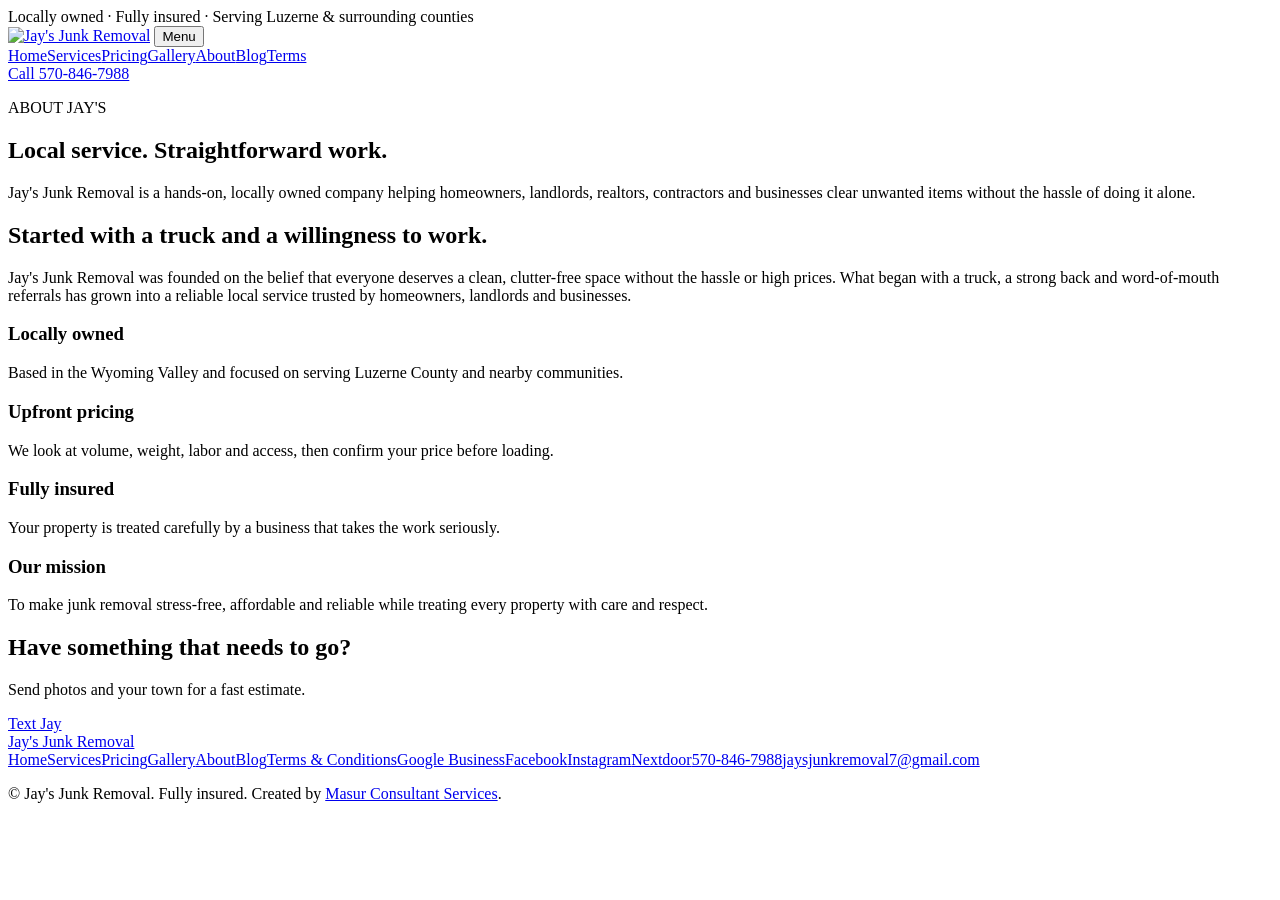
==== commit 6243da2c: "Add files via upload" ====
--- a/index.html
+++ b/index.html
@@ -1,482 +1,36 @@
-<!DOCTYPE html>
-<html lang="en">
-<head>
-  <meta charset="UTF-8" />
-  <meta name="viewport" content="width=device-width, initial-scale=1.0" />
-  <title>Jay's Junk Removal</title>
-  <link href="https://cdn.jsdelivr.net/npm/bootstrap@5.3.0/dist/css/bootstrap.min.css" rel="stylesheet">
-  <script type="application/ld+json">
-{
-  "@context": "https://schema.org",
-  "@type": "LocalBusiness",
-  "name": "Jay's Junk Removal",
-  "image": "https://jaysjunkremovalpa.com/images/logo.jpg",
-  "@id": "https://jaysjunkremovalpa.com",
-  "url": "https://jaysjunkremovalpa.com",
-  "telephone": "(570)-846-7988",
-  "address": {
-    "@type": "PostalAddress",
-    "streetAddress": "572 Plymouth Street",
-    "addressLocality": "Hanover Township",
-    "addressRegion": "PA",
-    "postalCode": "18706",
-    "addressCountry": "US"
-  },
-  "geo": {
-    "@type": "GeoCoordinates",
-    "latitude": 41.2146,
-    "longitude": -75.9408
-  },
-  "openingHoursSpecification": [
-    {
-      "@type": "OpeningHoursSpecification",
-      "dayOfWeek": [
-        "Monday",
-        "Tuesday",
-        "Wednesday",
-        "Thursday",
-        "Friday",
-        "Saturday"
-      ],
-      "opens": "08:00",
-      "closes": "19:00"
-    }
-  ],
-  "sameAs": [
-    "https://www.facebook.com/people/Jays-Junk-Removal/61575634836995/?name=xhp_nt__fb__action__open_user",
-    "https://nextdoor.com/pages/jays-junk-removal-hanover-township-pa/"
-  ]
-}
-
-<script type="application/ld+json">
-{
-  "@context": "https://schema.org",
-  "@type": "Article",
-  "headline": "5 Tips for Getting Rid of Junk Quickly",
-  "author": {
-    "@type": "Organization",
-    "name": "Jay's Junk Removal"
-  },
-  "publisher": {
-    "@type": "Organization",
-    "name": "Jay's Junk Removal",
-    "logo": {
-      "@type": "ImageObject",
-      "url": "https://jaysjunkremovalpa.com/images/logo.jpg"
-    }
-  },
-  "datePublished": "2025-06-04",
-  "dateModified": "2025-06-04",
-  "mainEntityOfPage": {
-    "@type": "WebPage",
-    "@id": "https://jaysjunkremovalpa.com/#junk-removal-tips"
-  },
-  "image": "https://jaysjunkremovalpa.com/images/logo.jpg",
-  "articleBody": "Start with a plan. Walk through your space... (you can paste the full article here if you'd like)"
-}
-</script>
-
-</script>
-<meta property="og:title" content="Jay's Junk Removal - Hanover Township, PA" />
-<meta property="og:description" content="Fast, affordable junk removal services. Call (570)-846-7988 for a free quote!" />
-<meta property="og:image" content="https://jaysjunkremovalpa.com/images/logo.jpg" />
-<meta property="og:url" content="https://jaysjunkremovalpa.com" />
-<meta property="og:type" content="website" />
-  <style>
-    body {
-      font-family: Arial, sans-serif;
-      background-color: #2f4f2f; /* Dark Green Background */
-      margin: 0;
-      padding: 0;
-      color: #6c757d; /* Gray text color */
-    }
-    header {
-      background-color: #343a40;
-      color: #c9c9c9; /* Gray text color for header */
-      padding: 40px 20px;
-      text-align: center;
-    }
-    nav {
-      background-color: #444;
-      display: flex;
-      justify-content: center;
-    }
-    #cover.fade-out {
-  opacity: 0;
-  transition: opacity 1s ease;
-  pointer-events: none;
-}
-    nav button {
-      background: none;
-      border: none;
-      color: white;
-      padding: 14px 20px;
-      cursor: pointer;
-      font-size: 16px;
-    }
-    nav button:hover, nav button.active {
-      background-color: #616161;
-    }
-    .tab-content {
-      display: none;
-      padding: 20px;
-      background-color: white;
-    }
-    .tab-content.active {
-      display: block;
-    }
-    .gallery-grid {
-      display: grid;
-      grid-template-columns: repeat(auto-fill, minmax(200px, 1fr));
-      gap: 15px;
-      margin-top: 20px;
-    }
-    .gallery-grid img {
-      width: 100%;
-      height: auto;
-      border: 1px solid #ccc;
-      transition: transform 0.3s ease-in-out;
-    }
-    .gallery-grid img:hover {
-      transform: scale(1.05);
-    }
-    footer {
-      background-color: #f8f9fa;
-      padding: 20px;
-      text-align: center;
-      font-size: 14px;
-      color: #6c757d;
-      margin-top: 30px;
-    }
-    footer a {
-      color: #6c757d; /* Gray color for footer links */
-      font-size: 24px; /* Increased font size for social media icons */
-      margin: 0 10px;
-    }
-    footer a:hover {
-      color: #343a40; /* Darker color on hover */
-    }
-    footer a.btn-facebook, footer a.btn-nextdoor, footer a.btn-instagram {
-      color: #3b5998; /* Facebook color */
-    }
-    footer a.btn-nextdoor {
-      color: #0084cc; /* Nextdoor color */
-    }
-    footer a.btn-instagram {
-      color: #e4405f; /* Instagram color */
-    }
-  </style>
-</head>
-<script>
-  document.addEventListener("DOMContentLoaded", function () {
-    const hash = window.location.hash;
-
-    if (hash === "#junk-removal-tips") {
-      const tabTriggerEl = document.querySelector('#articles-tab');
-      if (tabTriggerEl) {
-        const tab = new bootstrap.Tab(tabTriggerEl);
-        tab.show();
-
-        // Scroll to article after tab is shown
-        setTimeout(() => {
-          const target = document.querySelector(hash);
-          if (target) target.scrollIntoView({ behavior: "smooth" });
-        }, 300);
-      }
-    }
-  });
-</script>
-<body>
-
-<div id="cover" style="height: 100vh; background-color: #ECF2F2; display: flex; align-items: center; justify-content: center; position: relative;">
-  <div style="width: 100%; height: 100%; display: flex; align-items: center; justify-content: center;">
-    <img src="images/logo.jpg" alt="Jay's Junk Removal Logo" style="max-height: 100%; max-width: 100%; object-fit: contain;">
-  </div>
-  <button onclick="hideCover()" style="position: absolute; bottom: 120px; padding: 12px 20px; background-color: #2f4f2f; color: white; border: none; border-radius: 5px; font-size: 16px;">Explore Services</button>
-</div>
-
-
-  <header>
-    <h1>Jay's Junk Removal</h1>
-    <p class="lead">"Are you in need of a good dump?"</p>
-    <p><strong>Serving Luzerne and Lackawanna County</strong></p>
-    <p><strong>Phone:</strong> <a href="tel:5708467988" class="text-warning">(570)-846-7988</a> | 
-      <strong>Email:</strong> <a href="mailto:jaysjunkremoval7@gmail.com" class="text-warning">jaysjunkremoval7@gmail.com</a></p>
-  </header>
-
-  <nav class="d-flex justify-content-between align-items-center px-3 py-2 bg-dark text-white">
-    <div>
-      <button class="tab-button btn btn-link text-white" onclick="showTab('home')">Home</button>
-      <button class="tab-button btn btn-link text-white" onclick="showTab('pricing')">Pricing</button>
-      <button class="tab-button btn btn-link text-white" onclick="showTab('terms')">Terms</button>
-      <button class="tab-button btn btn-link text-white" onclick="showTab('gallery')">Gallery</button>
-      <button class="tab-button btn btn-link text-white" onclick="showTab('about')">About Us</button>
-      <button class="tab-button btn btn-link text-white" onclick="showTab('articles')">Articles</button>
-    </div>
-  
-    <!-- Dropdown Menu -->
-    <div class="dropdown">
-      <button class="btn btn-outline-light dropdown-toggle" type="button" data-bs-toggle="dropdown" aria-expanded="false">
-        Menu
-      </button>
-      <ul class="dropdown-menu dropdown-menu-end">
-        <li><a class="dropdown-item" href="#" onclick="showTab('home')">Home</a></li>
-        <li><a class="dropdown-item" href="#" onclick="showTab('pricing')">Pricing</a></li>
-        <li><a class="dropdown-item" href="#" onclick="showTab('terms')">Terms & Conditions</a></li>
-        <li><a class="dropdown-item" href="#" onclick="showTab('gallery')">Gallery</a></li>
-        <li><a class="dropdown-item" href="#" onclick="showTab('about')">About Us</a></li>
-        <li><a class="dropdown-item" href="#" onclick="showTab('articles')">Articles</a></li>
-      </ul>
-    </div>
-  </nav>
-
-  <!-- home page Section -->
-  <div id="home" class="tab-content active container">
-    
-    <h3>What We Do</h3>
-    <ul>
-      <li>🏠 <strong>House Cleanouts</strong> — Full home and garage cleanouts, including furniture, appliances, and household junk.</li>
-      <li>🗑️ <strong>Junk Removal</strong> — We haul away almost anything: unwanted items, clutter, debris, and more.</li>
-      <li>🌿 <strong>Yard Cleanups</strong> — Removal of branches, leaves, and other outdoor debris.</li>
-      <li>🌻 <strong>Mulching</strong> — Beautify your property with fresh mulch installed professionally.</li>
-      <li>🌱 <strong>Lawn Services</strong> — Mowing, trimming, and general yard maintenance.</li>
-    </ul>
-
-
-    <h3>Areas We Serve</h3>
-    <p>We are proud to serve Luzerne and Lackawanna County, primarily within a 5-mile radius of Wilkes-Barre, PA 18702. Services outside this area may be available upon request with additional charges.</p>
-
-    <h3>Why Choose Us?</h3>
-    <ul>
-      <li>✔️ Fast & Reliable Service</li>
-      <li>✔️ Locally Owned & Operated</li>
-      <li>✔️ Affordable Pricing</li>
-      <li>✔️ Friendly, Professional Team</li>
-      <li>✔️ Serving Luzerne & Lackawanna County with pride</li>
-    </ul>
-  </div>
-
-  <!-- About Us Section -->
-<div id="about" class="tab-content container">
-    <h2>About Jay's Junk Removal</h2>
-    <p>Jay's Junk Removal was founded on the belief that everyone deserves a clean, clutter-free space without the hassle or high prices. Locally owned and operated in Luzerne County, Jay started this business with just a truck, a strong back, and a desire to help the community.</p>
-    
-    <p>What started with word-of-mouth referrals has grown into a reliable, go-to service trusted by homeowners, landlords, and local businesses alike. Whether it’s a full home cleanout or just a couple of items, Jay’s team handles every job with care, respect, and a can-do attitude.</p>
-    
-    <h3>Meet Jay</h3>
-    <p>Jay is a local resident with a passion for hard work and helping others. Known for his honesty and no-nonsense approach, he’s the one you can count on to get the job done right — and fast.</p>
-  
-    <h3>Our Mission</h3>
-    <p>At Jay's Junk Removal, our mission is simple: offer the best prices with top-notch work ethic, ensuring every job is completed quickly, efficiently, and with a smile. We pride ourselves on delivering quality service with unbeatable value. We want to make junk removal stress-free, affordable, and reliable — all while treating your space like it’s our own. — that's Jay's way!</p>
-  </div>
-  
-<!-- Pricing Section -->
-<div id="pricing" class="tab-content container">
-  <h2>Pricing</h2>
-  <ul>
-    <li>🚚 Single Item Removal: <strong>$60.00</strong></li>
-    <li>🚛 Half Load (Approx. 10 cubic yards & up to 1000lbs) : <strong>$350.00</strong></li>
-    <li>🚛 Full Load (Approx. 15 cubic yards & up to 2000lbs - pro-rated by weight): <strong>$450.00</strong></li>
-    <li><em>Additional Fees:</em></li>
-    <ul>
-      <li>• Tires: <strong>$9.00</strong> each</li>
-      <li>• Mattresses: <strong>$60.00</strong> each</li>
-    </ul>
-  </ul>
-  <p><strong>Note:</strong> Prices may vary based on item's type, weight, size, and location. Removal of larger items depending on weight may be subject to a pro-rated rate. </p>
-
-  <hr class="my-4">
-
-  <h3>🌿 Landscaping & Mulch Services</h3>
-  <p>If you're looking to freshen up your garden beds with mulch, we offer competitive landscaping services that include weeding, edging, weed treatment, and removal of old mulch.</p>
-
-  <div class="border rounded p-3 bg-light mb-3">
-    <p><strong>💰 General Pricing:</strong> <br>
-    We charge approximately <strong>$100 per yard of mulch</strong>. This covers all labor and materials, including:</p>
-    <ul>
-      <li>Garden bed weeding and edging</li>
-      <li>Weed killer treatment</li>
-      <li>Removal of 2–3 inches of old mulch to reduce mold buildup</li>
-      <li>Fresh mulch installation</li>
-    </ul>
-  </div>
-
-  <div class="border rounded p-3 bg-light">
-    <p><strong>📏 How Much Mulch Do You Need?</strong></p>
-    <p>The best way to estimate how much mulch you need is to measure the square footage of your garden bed.</p>
-    <p>At a 3-inch depth, one yard of mulch covers approximately <strong>100 square feet</strong>. That means one yard would fill a 5ft x 20ft area.</p>
-    <p>If you're not sure how much you need, we’re happy to help calculate and provide a quote!</p>
-  </div>
-</div>
-
-<!-- Articles Section -->
- <a id="junk-removal-tips"></a>
-<div id="articles" class="tab-content container">
-  <h2 style="text-align: center; margin-bottom: 1.5rem; font-weight: bold; font-size: 2rem;">
-    5 Steps to Declutter Your Home with Jay’s Junk Removal
-  </h2>
-
-  <article>
-    <h3>Step 1: Start Small—One Room at a Time</h3>
-    <p>Don’t try to declutter the entire house in one day. Pick one space—like a garage, attic, or even just a junk drawer—and focus your energy there. Breaking the job into manageable areas makes it easier to stay on track and see progress.</p>
-    <p><strong>Need help with garage cleanouts, basement junk, or bulky items?</strong> Jay’s Junk Removal handles all types of residential cleanups.</p>
-
-    <h3>Step 2: Sort and Separate</h3>
-    <p>Create three piles: Keep, Donate/Sell, and Toss. Be honest—if you haven’t used it in a year and it doesn’t bring you joy, it’s probably time to let it go.</p>
-    <p>Think about that pile of old shirts you haven’t worn in forever, the oversized bean bag in the corner no one uses, or the stack of mismatched mugs in the back of your cabinet. Those items might be better off donated—or ready to go.</p>
-    <p>And don’t forget about old appliances! That rusty microwave or broken mini fridge taking up space in the basement? Load it up and take it to the junk yard. You might even get a few bucks for the metal—enough to treat yourself to lunch after a long day of cleaning.</p>
-    <p><strong>Jay’s Junk Removal can help haul away all of it, from clothing to appliances.</strong> We recycle what we can and make disposal easy so you don’t have to lift a finger.</p>
-
-    <h3>Step 3: Schedule a Pick-Up for the Big Stuff</h3>
-    <p>Old furniture, broken appliances, yard debris, or piles of junk can be a pain to move on your own. Don’t risk injury or waste your weekend—call in the pros.</p>
-    <p><strong>Jay’s Junk Removal offers fast, affordable service across Luzerne and Lackawanna Counties.</strong> Call (570)-846-7988 to schedule a pickup, or visit <a href="https://jaysjunkremovalpa.com" target="_blank" rel="noopener" style="color:#2f4f2f; text-decoration: underline;">jaysjunkremovalpa.com</a>.</p>
-
-    <h3>Step 4: Deep Clean and Refresh</h3>
-    <p>Once the clutter is gone, it’s time to freshen things up. Wipe down surfaces, vacuum the floors, open the windows, and let the spring air in. You’ll be amazed at how much lighter and more comfortable your home feels once it’s clean and clear.</p>
-    <p><em>We’ll clear the junk—so you can enjoy the peace.</em></p>
-
-    <h3>Step 5: Tackle the Little Things Before They Pile Up</h3>
-    <p>Clutter doesn’t show up overnight—it builds slowly. Take 10 minutes each week to stay ahead of it. Toss old mail, return items to their place, or clean out one drawer at a time. These small habits go a long way toward keeping your home clear year-round.</p>
-    <p>And if the clutter ever gets away from you, Jay’s Junk Removal is just a phone call away.</p>
-
-    <h3>Final Thoughts</h3>
-    <p>Decluttering doesn’t have to be overwhelming. With a little planning—and a little help—you can reclaim your space and start the season fresh.</p>
-
-    <p style="font-weight: bold; font-size: 1.2rem;">
-      📞 Call Jay’s Junk Removal at <a href="tel:+15708467988" style="color:#2f4f2f; text-decoration: none;">(570)-846-7988</a><br>
-      🌐 Visit <a href="https://jaysjunkremovalpa.com" target="_blank" rel="noopener" style="color:#2f4f2f; text-decoration: underline;">jaysjunkremovalpa.com</a>
-    </p>
-
-    <p style="font-style: italic; font-size: 1.1rem; margin-top: 2rem;">Let’s clear the clutter—and make space for what matters.</p>
-  </article>
-</div>
-
-
-  <!-- Terms & Conditions Section -->
-  <div id="terms" class="tab-content container">
-    <h2>Terms and Conditions</h2>
-    <p><strong>Effective Date:</strong> 08/01/2024</p>
-    <p>Welcome to Jay's Junk Removal! By using our junk removal services, you agree to the following Terms and Conditions:</p>
-
-    <h4>1. Service Agreement</h4>
-    <p>Services include the removal of household items, construction debris, and yard waste within a 5-mile radius of Wilkes-Barre, PA. Additional charges may apply outside this area.</p>
-
-    <h4>2. Booking and Scheduling</h4>
-    <p>Appointments require a $50 refundable deposit. Cancellations must be made 24 hours in advance to avoid losing the deposit.</p>
-
-    <h4>3. Pricing and Payment</h4>
-    <p>Pricing based on volume and type of junk. Pricing is subject to material type and the final weight of the material removed. Payment is due upon service completion. Accepted payments: Cash, Check, CashApp, Paypal.</p>
-
-    <h4>4. Responsibilities and Access</h4>
-    <p>Customers must provide clear access to junk. Extra charges may apply if access is limited.</p>
-
-    <h4>5. Prohibited Items</h4>
-    <p>No hazardous materials, flammable items, or restricted waste will be removed without special arrangements.</p>
-
-    <h4>6. Liability</h4>
-    <p>We are not liable for pre-existing damages. Liability is limited to the service amount paid.</p>
-
-    <h4>7. Cancellation and Refunds</h4>
-    <p>Contact us within 24 hours if unsatisfied. Refunds may be issued at our discretion.</p>
-
-    <h4>8. Privacy and Data Protection</h4>
-    <p>Your personal data is protected and never sold or shared.</p>
-
-    <h4>9. Changes to Terms</h4>
-    <p>We may update terms at any time. The latest version will apply at the time of deposit.</p>
-
-    <h4>10. Governing Law</h4>
-    <p>All disputes will be handled in Pennsylvania courts.</p>
-
-    <h4>11. Contact Information</h4>
-    <p>Jay’s Junk Removal LLC<br>
-       572 Plymouth St, Hanover Township, PA 18706<br>
-       (570) 846-7988<br>
-       jaysjunkremoval7@gmail.com
-    </p>
-  </div>
-
-  <!-- Gallery Section -->
-  <div id="gallery" class="tab-content container">
-    <h2>Gallery:</h2>
-    <div class="gallery-grid">
-      <img src="images/job1.jpg" alt="Before and After 1">
-      <img src="images/job2.jpg" alt="Before and After 2">
-      <img src="images/job3.jpg" alt="Before and After 3">
-      <img src="images/job4.jpg" alt="Before and After 4">
-      <img src="images/job5.jpg" alt="Before and After 5">
-      <img src="images/job6.jpg" alt="Before and After 6">
-      <!-- Add more images as needed -->
-    </div>
-  </div>
-
-<footer>
-  <p>&copy; 2026 Jay's Junk Removal | All rights reserved</p>
-
-  <div>
-    <a href="https://www.facebook.com/people/Jays-Junk-Removal/61575634836995/?name=xhp_nt__fb__action__open_user" class="btn-facebook" target="_blank">Facebook</a>
-    <a href="https://nextdoor.com/pages/jays-junk-removal-hanover-township-pa/" class="btn-nextdoor" target="_blank">Nextdoor</a>
-    <a href="https://www.instagram.com/jaysjunkremovalpa/" class="btn-instagram" target="_blank">Instagram</a>
-  </div>
-
-  <p>
-    Website by 
-    <a href="https://jaymasur.github.io/MCS/" target="_blank" rel="noopener noreferrer">
-      Masur Consultant Services
-    </a>
-  </p>
-</footer>
-
-
- <!-- Bootstrap & Popper JS for dropdown -->
- <script src="https://cdn.jsdelivr.net/npm/@popperjs/core@2.11.6/dist/umd/popper.min.js"></script>
- <script src="https://cdn.jsdelivr.net/npm/bootstrap@5.3.0/dist/js/bootstrap.min.js"></script>
-
-  <script>
-    function showTab(tabId) {
-      // Hide all tabs
-      const tabs = document.querySelectorAll('.tab-content');
-      tabs.forEach(tab => {
-        tab.classList.remove('active');
-      });
-
-      // Show the selected tab
-      const selectedTab = document.getElementById(tabId);
-      selectedTab.classList.add('active');
-
-      // Update the active button style
-      const buttons = document.querySelectorAll('nav button');
-      buttons.forEach(button => {
-        button.classList.remove('active');
-      });
-
-      const activeButton = Array.from(buttons).find(button => button.textContent.toLowerCase() === tabId);
-      if (activeButton) {
-        activeButton.classList.add('active');
-      }
-    }
-    // 👇 Scroll function for the cover page button
-    function scrollToMain() {
-      document.querySelector('header').scrollIntoView({ behavior: 'smooth' });
-    }
-      function hideCover() {
-    const cover = document.getElementById('cover');
-    cover.classList.add('fade-out');
-    setTimeout(() => {
-      cover.style.display = 'none';
-      document.querySelector('header').scrollIntoView({ behavior: 'smooth' });
-    }, 1000); // fade duration
-  }
-
-  // Auto-hide after 3 seconds
-  window.addEventListener('load', () => {
-    setTimeout(() => {
-      hideCover();
-    }, 3000);
-  });
-  </script>
-
-</body>
-</html>
-
-
+<!doctype html>
+<html lang="en">
+<head>
+  <meta charset="utf-8">
+  <meta name="viewport" content="width=device-width,initial-scale=1">
+  <title>About Jay's Junk Removal | Luzerne County, PA</title>
+  <meta name="description" content="Meet the local team behind Jay's Junk Removal, serving Luzerne County and nearby communities.">
+  <link rel="canonical" href="https://jaysjunkremovalpa.com/about/">
+  <link rel="stylesheet" href="../assets/site.css">
+  <link rel="stylesheet" href="../assets/inside.css">
+</head>
+<body>
+  <div class="announcement">Locally owned · Fully insured · Serving Luzerne &amp; surrounding counties</div>
+  <header class="site-header">
+    <a class="brand" href="../"><img class="brand-logo" src="../assets/jays-logo.png" alt="Jay's Junk Removal"></a>
+    <button class="menu" aria-expanded="false" aria-controls="nav">Menu</button>
+    <nav id="nav"><a href="../">Home</a><a href="../#services">Services</a><a href="../#pricing">Pricing</a><a href="../gallery/">Gallery</a><a href="../about/">About</a><a href="../blog/">Blog</a><a href="../terms/">Terms</a></nav>
+    <a class="header-call" href="tel:+15708467988">Call 570-846-7988</a>
+  </header>
+  <main>
+    <section class="page-hero"><p class="eyebrow">ABOUT JAY'S</p><h1>Local service. Straightforward work.</h1><p>Jay's Junk Removal is a hands-on, locally owned company helping homeowners, landlords, realtors, contractors and businesses clear unwanted items without the hassle of doing it alone.</p></section>
+    <section class="inside-section">
+      <div class="story-grid">
+        <article class="wide"><h2>Started with a truck and a willingness to work.</h2><p>Jay's Junk Removal was founded on the belief that everyone deserves a clean, clutter-free space without the hassle or high prices. What began with a truck, a strong back and word-of-mouth referrals has grown into a reliable local service trusted by homeowners, landlords and businesses.</p></article>
+        <article><h3>Locally owned</h3><p>Based in the Wyoming Valley and focused on serving Luzerne County and nearby communities.</p></article>
+        <article><h3>Upfront pricing</h3><p>We look at volume, weight, labor and access, then confirm your price before loading.</p></article>
+        <article><h3>Fully insured</h3><p>Your property is treated carefully by a business that takes the work seriously.</p></article>
+        <article><h3>Our mission</h3><p>To make junk removal stress-free, affordable and reliable while treating every property with care and respect.</p></article>
+      </div>
+    </section>
+    <section class="inside-section"><div class="inner-cta"><div><h2>Have something that needs to go?</h2><p>Send photos and your town for a fast estimate.</p></div><a class="button" href="sms:+15708467988?body=Hi%20Jay%2C%20I%27d%20like%20a%20quote.">Text Jay</a></div></section>
+  </main>
+  <footer><a class="footer-name" href="../">Jay's Junk Removal</a><div><a href="../">Home</a><a href="../#services">Services</a><a href="../#pricing">Pricing</a><a href="../gallery/">Gallery</a><a href="../about/">About</a><a href="../blog/">Blog</a><a href="../terms/">Terms &amp; Conditions</a><a href="https://share.google/WeyVwXVFbR6IMbiy1" target="_blank" rel="noopener">Google Business</a><a href="https://www.facebook.com/people/Jays-Junk-Removal/61575634836995/" target="_blank" rel="noopener">Facebook</a><a href="https://www.instagram.com/jaysjunkremovalpa/" target="_blank" rel="noopener">Instagram</a><a href="https://nextdoor.com/pages/jays-junk-removal-hanover-township-pa/" target="_blank" rel="noopener">Nextdoor</a><a href="tel:+15708467988">570-846-7988</a><a href="mailto:jaysjunkremoval7@gmail.com">jaysjunkremoval7@gmail.com</a></div><p>© <span id="year"></span> Jay's Junk Removal. Fully insured. <span class="site-credit">Created by <a href="https://jaymasur.github.io/MCS/" target="_blank" rel="noopener">Masur Consultant Services</a>.</span></p></footer>
+  <script src="../assets/site.js"></script>
+</body>
+</html>
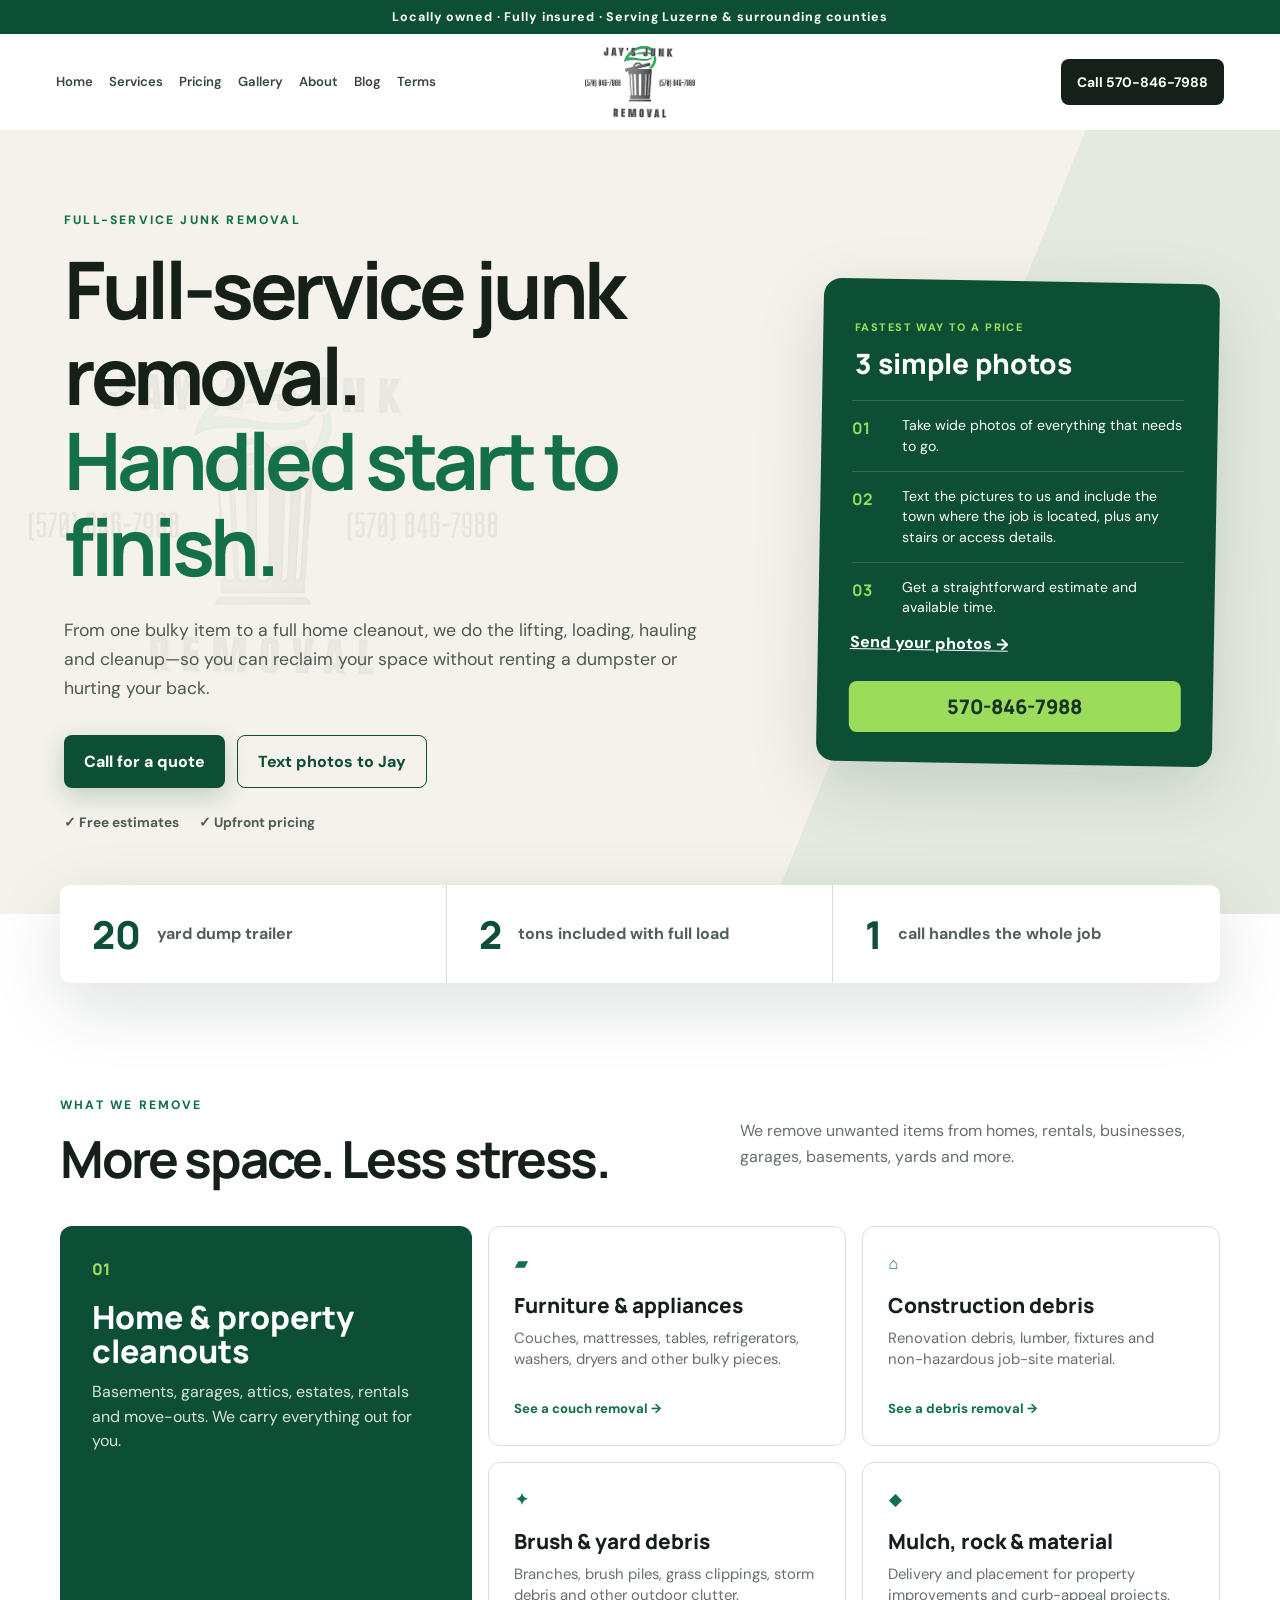
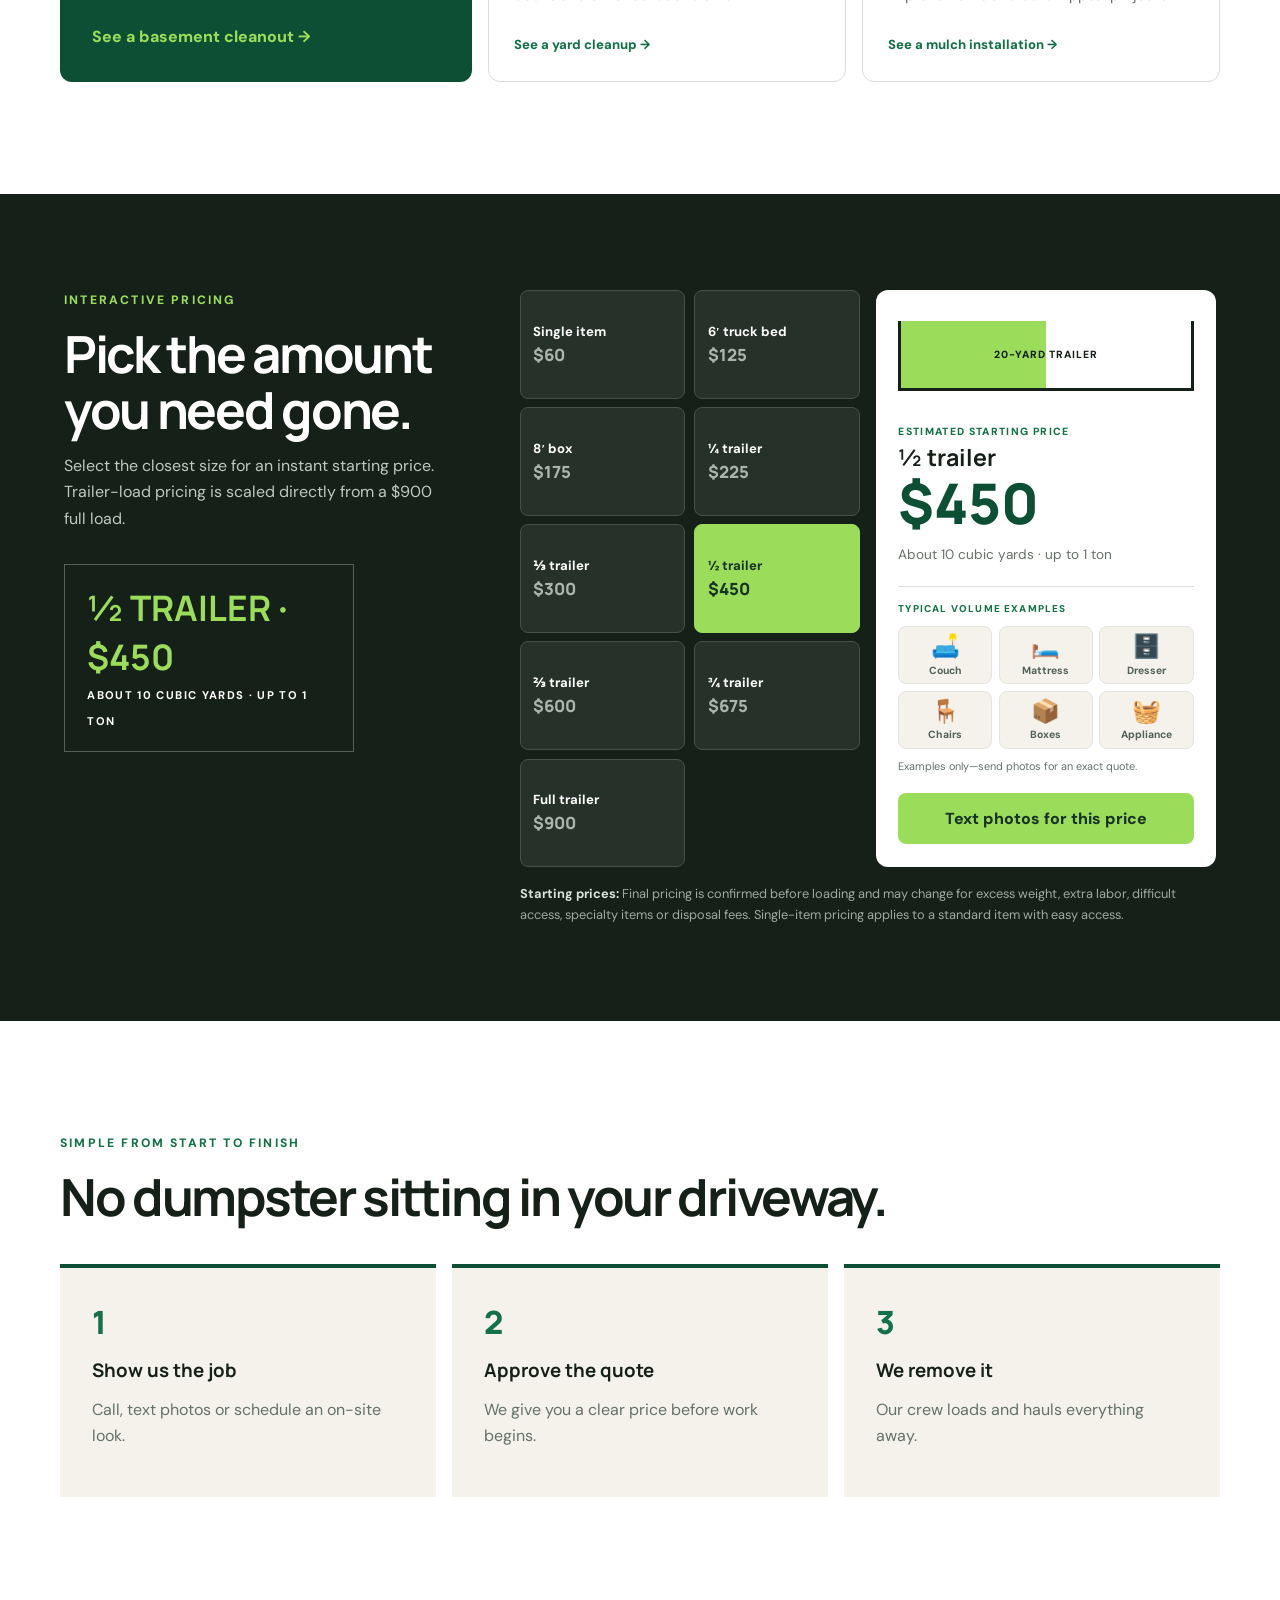
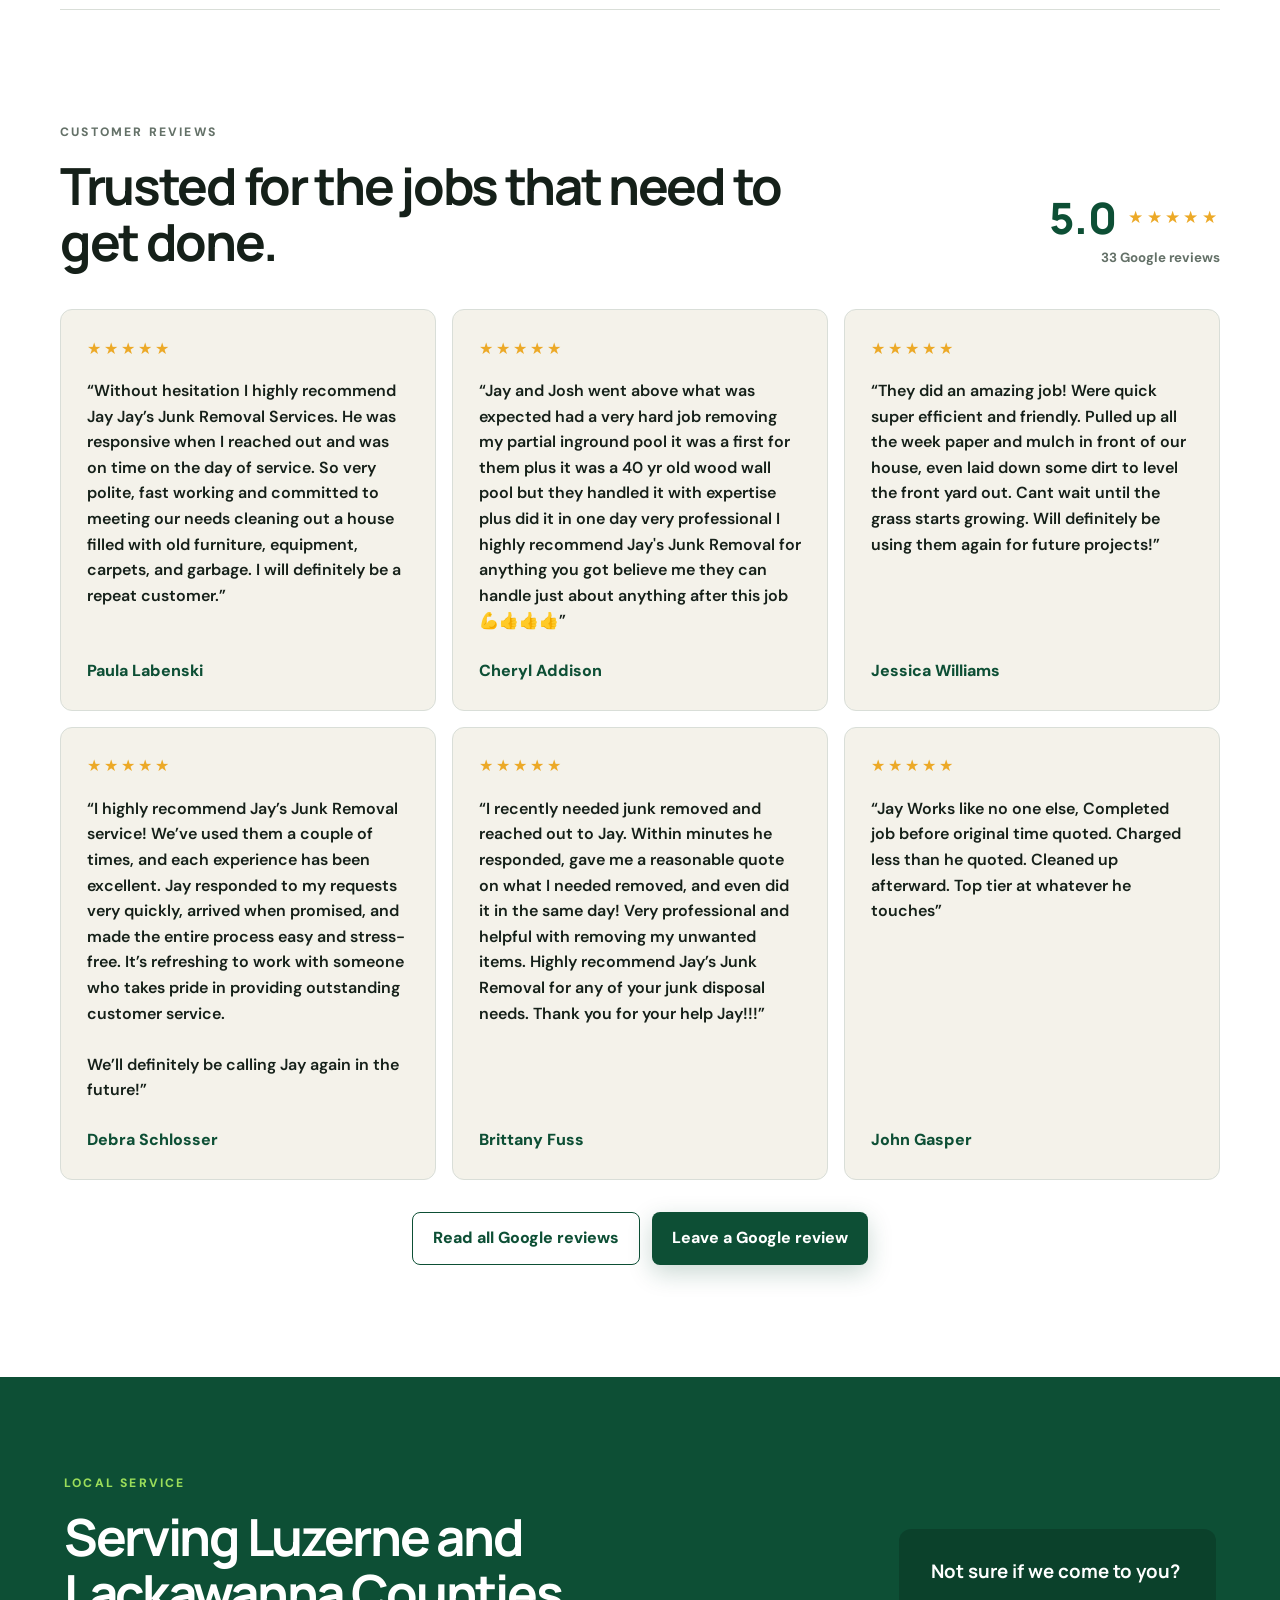
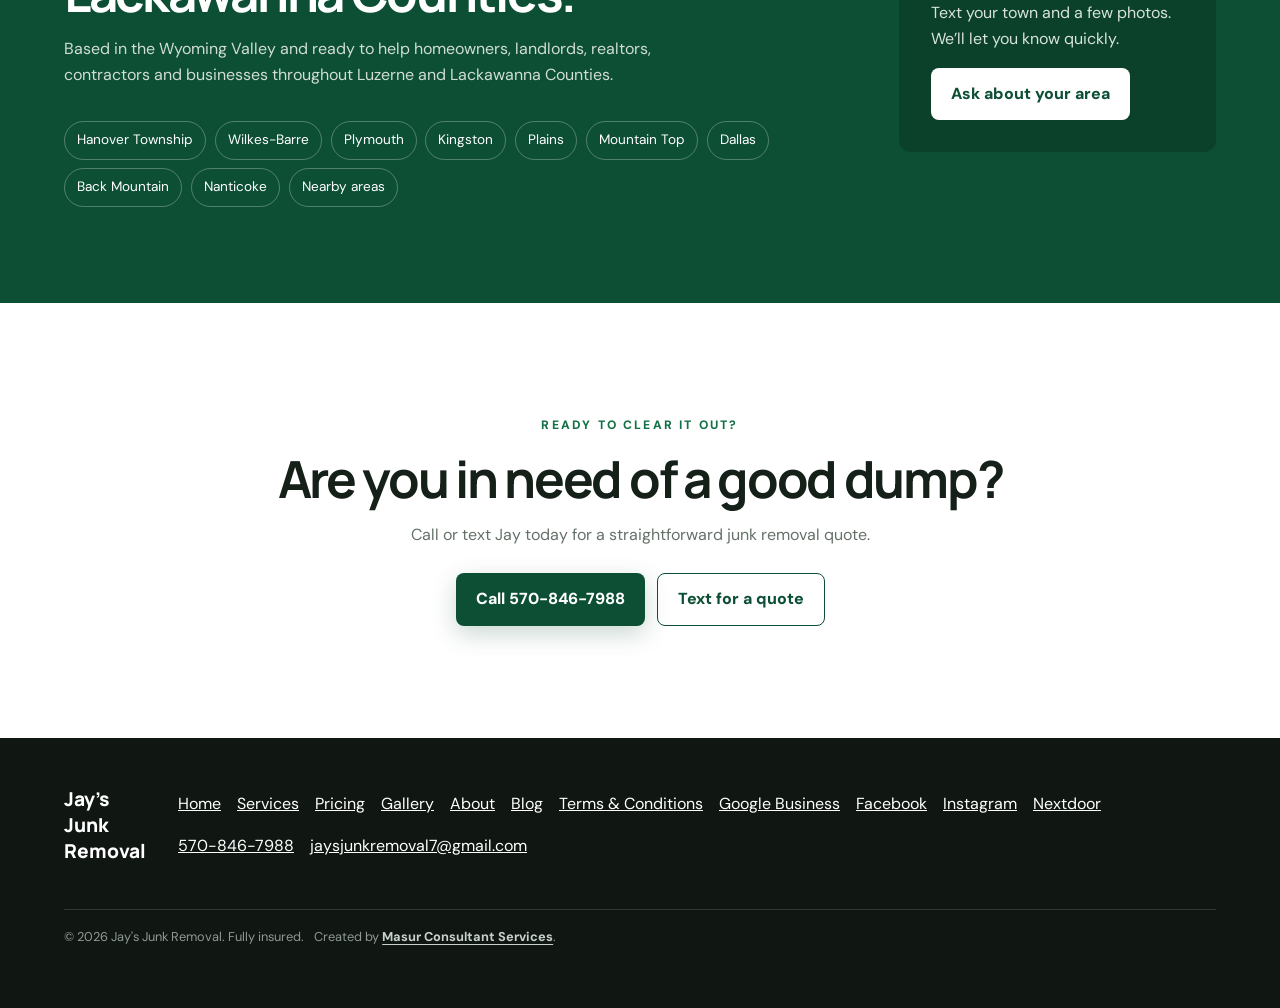
==== commit 6725439a: "Import uploaded website structure Co-authored-by: Jaymasur <209523862+Jaymasur@users.noreply.github." ====
--- a/index.html
+++ b/index.html
@@ -3,34 +3,246 @@
 <head>
   <meta charset="utf-8">
   <meta name="viewport" content="width=device-width,initial-scale=1">
-  <title>About Jay's Junk Removal | Luzerne County, PA</title>
-  <meta name="description" content="Meet the local team behind Jay's Junk Removal, serving Luzerne County and nearby communities.">
-  <link rel="canonical" href="https://jaysjunkremovalpa.com/about/">
-  <link rel="stylesheet" href="../assets/site.css">
-  <link rel="stylesheet" href="../assets/inside.css">
+  <title>Jay's Junk Removal | Luzerne County, PA</title>
+  <meta name="description" content="Full-service junk removal, cleanouts, furniture removal and debris cleanup in Luzerne County. Call or text Jay's Junk Removal for a clear quote.">
+  <meta name="theme-color" content="#0d4f35">
+  <link rel="canonical" href="https://jaysjunkremovalpa.com/">
+  <link rel="preconnect" href="https://fonts.googleapis.com">
+  <link rel="preconnect" href="https://fonts.gstatic.com" crossorigin>
+  <link href="https://fonts.googleapis.com/css2?family=DM+Sans:wght@400;500;600;700&family=Manrope:wght@600;700;800&display=swap" rel="stylesheet">
+  <link rel="stylesheet" href="assets/site.css">
+  <link rel="icon" type="image/svg+xml" href="data:image/svg+xml,%3Csvg xmlns='http://www.w3.org/2000/svg' viewBox='0 0 64 64'%3E%3Crect width='64' height='64' rx='14' fill='%230d4f35'/%3E%3Cpath d='M18 24h28l-3 27H21l-3-27Zm5-8h18l3 5H20l3-5Z' fill='%23fff'/%3E%3Cpath d='M37 13c7-7 14-5 14-5s0 8-7 12c-4 2-8 1-8 1s-1-4 1-8Z' fill='%237fca55'/%3E%3C/svg%3E">
+  <script type="application/ld+json">{"@context":"https://schema.org","@type":"LocalBusiness","name":"Jay's Junk Removal","url":"https://jaysjunkremovalpa.com","telephone":"+1-570-846-7988","email":"jaysjunkremoval7@gmail.com","areaServed":["Luzerne County","Lackawanna County","Hanover Township","Wilkes-Barre","Plymouth","Kingston","Plains","Mountain Top","Dallas"],"description":"Full-service junk removal and property cleanout company serving Northeastern Pennsylvania.","priceRange":"$$"}</script>
 </head>
 <body>
+  <a class="skip" href="#main">Skip to content</a>
   <div class="announcement">Locally owned · Fully insured · Serving Luzerne &amp; surrounding counties</div>
   <header class="site-header">
-    <a class="brand" href="../"><img class="brand-logo" src="../assets/jays-logo.png" alt="Jay's Junk Removal"></a>
+    <a class="brand" href="#top" aria-label="Jay's Junk Removal home"><img class="brand-logo" src="assets/jays-logo.png" alt="Jay's Junk Removal"></a>
     <button class="menu" aria-expanded="false" aria-controls="nav">Menu</button>
-    <nav id="nav"><a href="../">Home</a><a href="../#services">Services</a><a href="../#pricing">Pricing</a><a href="../gallery/">Gallery</a><a href="../about/">About</a><a href="../blog/">Blog</a><a href="../terms/">Terms</a></nav>
+    <nav id="nav" aria-label="Main navigation">
+      <a href="#top">Home</a><a href="#services">Services</a><a href="#pricing">Pricing</a><a href="gallery/">Gallery</a><a href="about/">About</a><a href="blog/">Blog</a><a href="terms/">Terms</a>
+    </nav>
     <a class="header-call" href="tel:+15708467988">Call 570-846-7988</a>
   </header>
-  <main>
-    <section class="page-hero"><p class="eyebrow">ABOUT JAY'S</p><h1>Local service. Straightforward work.</h1><p>Jay's Junk Removal is a hands-on, locally owned company helping homeowners, landlords, realtors, contractors and businesses clear unwanted items without the hassle of doing it alone.</p></section>
-    <section class="inside-section">
-      <div class="story-grid">
-        <article class="wide"><h2>Started with a truck and a willingness to work.</h2><p>Jay's Junk Removal was founded on the belief that everyone deserves a clean, clutter-free space without the hassle or high prices. What began with a truck, a strong back and word-of-mouth referrals has grown into a reliable local service trusted by homeowners, landlords and businesses.</p></article>
-        <article><h3>Locally owned</h3><p>Based in the Wyoming Valley and focused on serving Luzerne County and nearby communities.</p></article>
-        <article><h3>Upfront pricing</h3><p>We look at volume, weight, labor and access, then confirm your price before loading.</p></article>
-        <article><h3>Fully insured</h3><p>Your property is treated carefully by a business that takes the work seriously.</p></article>
-        <article><h3>Our mission</h3><p>To make junk removal stress-free, affordable and reliable while treating every property with care and respect.</p></article>
-      </div>
-    </section>
-    <section class="inside-section"><div class="inner-cta"><div><h2>Have something that needs to go?</h2><p>Send photos and your town for a fast estimate.</p></div><a class="button" href="sms:+15708467988?body=Hi%20Jay%2C%20I%27d%20like%20a%20quote.">Text Jay</a></div></section>
+
+  <main id="main">
+    <section class="hero" id="top">
+      <div class="hero-copy">
+        <p class="eyebrow">FULL-SERVICE JUNK REMOVAL</p>
+        <h1>Full-service junk removal.<br><em>Handled start to finish.</em></h1>
+        <p class="hero-text">From one bulky item to a full home cleanout, we do the lifting, loading, hauling and cleanup—so you can reclaim your space without renting a dumpster or hurting your back.</p>
+        <div class="hero-actions">
+          <a class="button primary" href="tel:+15708467988">Call for a quote</a>
+          <a class="button secondary" href="sms:+15708467988?body=Hi%20Jay%2C%20I%27d%20like%20a%20junk%20removal%20quote.%20I%27ll%20send%20photos%20next.">Text photos to Jay</a>
+        </div>
+        <div class="trust-row"><span>✓ Free estimates</span><span>✓ Upfront pricing</span></div>
+      </div>
+      <aside class="quote-card" aria-label="Fast quote information">
+        <div class="quote-top"><span>FASTEST WAY TO A PRICE</span><strong>3 simple photos</strong></div>
+        <ol>
+          <li><b>01</b><span>Take wide photos of everything that needs to go.</span></li>
+          <li><b>02</b><span>Text the pictures to us and include the town where the job is located, plus any stairs or access details.</span></li>
+          <li><b>03</b><span>Get a straightforward estimate and available time.</span></li>
+        </ol>
+        <a href="sms:+15708467988?body=Hi%20Jay%2C%20I%27d%20like%20a%20quote.%20My%20town%20is%20____%20and%20here%20are%20photos%3A" class="text-link">Send your photos →</a>
+        <div class="quote-number">570-846-7988</div>
+      </aside>
+    </section>
+
+    <section class="proof-strip" aria-label="Why choose Jay's">
+      <div><strong>20</strong><span>yard dump trailer</span></div><div><strong>2</strong><span>tons included with full load</span></div><div><strong>1</strong><span>call handles the whole job</span></div>
+    </section>
+
+    <section class="section services" id="services">
+      <div class="section-heading"><div><p class="eyebrow">WHAT WE REMOVE</p><h2>More space. Less stress.</h2></div><p>We remove unwanted items from homes, rentals, businesses, garages, basements, yards and more.</p></div>
+      <div class="service-grid">
+        <article class="service-feature service-flip" data-service-card>
+          <div class="service-card-inner">
+            <button class="service-face service-front" type="button" aria-expanded="false">
+              <span class="service-num">01</span>
+              <span class="service-copy"><strong>Home &amp; property cleanouts</strong><span>Basements, garages, attics, estates, rentals and move-outs. We carry everything out for you.</span></span>
+              <span class="service-view">See a basement cleanout <b aria-hidden="true">→</b></span>
+            </button>
+            <div class="service-face service-back" aria-hidden="true">
+              <div class="job-slides" aria-live="polite">
+                <img class="active" src="assets/jobs/basement-cans-before.webp" alt="Basement filled with cans and unwanted items before the cleanout" data-stage="Before" loading="lazy">
+                <img src="assets/jobs/basement-cans-during.webp" alt="Large pile of cans being removed during the basement cleanout" data-stage="During" loading="lazy">
+                <img src="assets/jobs/basement-cans-after.webp" alt="Basement floor cleared after the cleanout" data-stage="After" loading="lazy">
+                <img src="assets/jobs/basement-cans-after-blue-bins.webp" alt="Cleared basement with two blue recycling cans remaining" data-stage="After" loading="lazy">
+              </div>
+              <div class="job-photo-shade"></div>
+              <span class="job-stage">Before</span>
+              <div class="job-story"><strong>Can-filled basement cleanout</strong><span>From a crowded basement to a clear, usable space.</span></div>
+              <div class="job-controls" aria-label="Basement cleanout photos">
+                <button class="job-prev" type="button" aria-label="Previous photo">←</button>
+                <span class="job-count">1 / 3</span>
+                <button class="job-next" type="button" aria-label="Next photo">→</button>
+              </div>
+              <button class="service-close" type="button" aria-label="Return to service details">Back</button>
+            </div>
+          </div>
+        </article>
+        <article class="service-flip service-flip-compact" data-service-card>
+          <div class="service-card-inner">
+            <button class="service-face service-front" type="button" aria-expanded="false">
+              <span class="icon">▰</span>
+              <span class="service-copy"><strong>Furniture &amp; appliances</strong><span>Couches, mattresses, tables, refrigerators, washers, dryers and other bulky pieces.</span></span>
+              <span class="service-view">See a couch removal <b aria-hidden="true">→</b></span>
+            </button>
+            <div class="service-face service-back" aria-hidden="true">
+              <div class="job-slides" aria-live="polite">
+                <img class="active" src="assets/jobs/couch-before.webp" alt="Brown couch at the pickup location before removal" data-stage="Before" loading="lazy">
+                <img src="assets/jobs/couch-loaded.webp" alt="Brown couch loaded into Jay's red pickup truck" data-stage="Loaded" loading="lazy">
+                <img src="assets/jobs/couch-after.webp" alt="Pickup location cleared after the couch was removed" data-stage="After" loading="lazy">
+              </div>
+              <div class="job-photo-shade"></div>
+              <span class="job-stage">Before</span>
+              <div class="job-story"><strong>Single-item couch removal</strong><span>Picked up, loaded and hauled away.</span></div>
+              <div class="job-controls" aria-label="Couch removal photos">
+                <button class="job-prev" type="button" aria-label="Previous photo">←</button>
+                <span class="job-count">1 / 3</span>
+                <button class="job-next" type="button" aria-label="Next photo">→</button>
+              </div>
+              <button class="service-close" type="button" aria-label="Return to service details">Back</button>
+            </div>
+          </div>
+        </article>
+        <article class="service-flip service-flip-compact" data-service-card>
+          <div class="service-card-inner">
+            <button class="service-face service-front" type="button" aria-expanded="false">
+              <span class="icon">⌂</span>
+              <span class="service-copy"><strong>Construction debris</strong><span>Renovation debris, lumber, fixtures and non-hazardous job-site material.</span></span>
+              <span class="service-view">See a debris removal <b aria-hidden="true">→</b></span>
+            </button>
+            <div class="service-face service-back" aria-hidden="true">
+              <div class="job-slides" aria-live="polite">
+                <img class="active" src="assets/jobs/construction-before.webp" alt="Bagged construction debris and removed wall material inside the property" data-stage="Before" loading="lazy">
+                <img src="assets/jobs/construction-removal.webp" alt="Bagged renovation debris staged outside for removal" data-stage="Removal" loading="lazy">
+                <img src="assets/jobs/construction-after.webp" alt="Room cleared after construction debris removal" data-stage="After" loading="lazy">
+              </div>
+              <div class="job-photo-shade"></div>
+              <span class="job-stage">Before</span>
+              <div class="job-story"><strong>Construction debris removal</strong><span>Renovation material cleared from the property.</span></div>
+              <div class="job-controls" aria-label="Construction debris removal photos">
+                <button class="job-prev" type="button" aria-label="Previous photo">←</button>
+                <span class="job-count">1 / 3</span>
+                <button class="job-next" type="button" aria-label="Next photo">→</button>
+              </div>
+              <button class="service-close" type="button" aria-label="Return to service details">Back</button>
+            </div>
+          </div>
+        </article>
+        <article class="service-flip service-flip-compact" data-service-card>
+          <div class="service-card-inner">
+            <button class="service-face service-front" type="button" aria-expanded="false">
+              <span class="icon">✦</span>
+              <span class="service-copy"><strong>Brush &amp; yard debris</strong><span>Branches, brush piles, grass clippings, storm debris and other outdoor clutter.</span></span>
+              <span class="service-view">See a yard cleanup <b aria-hidden="true">→</b></span>
+            </button>
+            <div class="service-face service-back" aria-hidden="true">
+              <div class="job-slides" aria-live="polite">
+                <img class="active" src="assets/jobs/yard-before.webp" alt="Overgrown poolside area before the yard cleanup" data-stage="Before" loading="lazy">
+                <img src="assets/jobs/yard-cleanup.webp" alt="Yard debris bagged during the poolside cleanup" data-stage="Cleanup" loading="lazy">
+                <img src="assets/jobs/yard-after.webp" alt="Poolside walkway cleared after the yard cleanup" data-stage="After" loading="lazy">
+              </div>
+              <div class="job-photo-shade"></div>
+              <span class="job-stage">Before</span>
+              <div class="job-story"><strong>Overgrown poolside cleanup</strong><span>Brush and outdoor debris cleared from the walkway.</span></div>
+              <div class="job-controls" aria-label="Yard cleanup photos">
+                <button class="job-prev" type="button" aria-label="Previous photo">←</button>
+                <span class="job-count">1 / 3</span>
+                <button class="job-next" type="button" aria-label="Next photo">→</button>
+              </div>
+              <button class="service-close" type="button" aria-label="Return to service details">Back</button>
+            </div>
+          </div>
+        </article>
+        <article class="service-flip service-flip-compact" data-service-card>
+          <div class="service-card-inner">
+            <button class="service-face service-front" type="button" aria-expanded="false">
+              <span class="icon">◆</span>
+              <span class="service-copy"><strong>Mulch, rock &amp; material</strong><span>Delivery and placement for property improvements and curb-appeal projects.</span></span>
+              <span class="service-view">See a mulch installation <b aria-hidden="true">→</b></span>
+            </button>
+            <div class="service-face service-back" aria-hidden="true">
+              <div class="job-slides" aria-live="polite">
+                <img class="active" src="assets/jobs/mulch-before.webp" alt="Commercial landscape bed before the mulch installation" data-stage="Before" loading="lazy">
+                <img src="assets/jobs/mulch-material.webp" alt="Fresh dark mulch ready for installation" data-stage="Material" loading="lazy">
+                <img src="assets/jobs/mulch-after.webp" alt="Commercial landscape bed after fresh mulch was installed" data-stage="After" loading="lazy">
+              </div>
+              <div class="job-photo-shade"></div>
+              <span class="job-stage">Before</span>
+              <div class="job-story"><strong>Commercial mulch installation</strong><span>Fresh mulch installed throughout the landscape beds.</span></div>
+              <div class="job-controls" aria-label="Mulch installation photos">
+                <button class="job-prev" type="button" aria-label="Previous photo">←</button>
+                <span class="job-count">1 / 3</span>
+                <button class="job-next" type="button" aria-label="Next photo">→</button>
+              </div>
+              <button class="service-close" type="button" aria-label="Return to service details">Back</button>
+            </div>
+          </div>
+        </article>
+      </div>
+    </section>
+
+    <section class="pricing section" id="pricing">
+      <div class="pricing-intro"><p class="eyebrow light">INTERACTIVE PRICING</p><h2>Pick the amount you need gone.</h2><p>Select the closest size for an instant starting price. Trailer-load pricing is scaled directly from a $900 full load.</p><div class="trailer" aria-live="polite"><span><b id="topTier">½ TRAILER</b> · <b id="topPrice">$450</b></span><strong id="topDetail">ABOUT 10 CUBIC YARDS · UP TO 1 TON</strong></div></div>
+      <div class="price-calculator">
+        <div class="size-picker" role="group" aria-label="Choose a junk removal size">
+          <button type="button" data-tier="Single item" data-price="60" data-fill="4" data-detail="One standard item" data-items="🛋️ Sofa">Single item <b>$60</b></button>
+          <button type="button" data-tier="6-foot truck bed" data-price="125" data-fill="9" data-detail="Approximately one 6-foot pickup bed" data-items="🪑 Chair|📦 Boxes|💡 Lamp">6′ truck bed <b>$125</b></button>
+          <button type="button" data-tier="8-foot box" data-price="175" data-fill="14" data-detail="Approximately one 8-foot box" data-items="🛏️ Mattress|🗄️ Dresser|📦 Boxes">8′ box <b>$175</b></button>
+          <button type="button" data-tier="1/4 trailer" data-price="225" data-fill="25" data-detail="About 5 cubic yards · up to 1/2 ton" data-items="🛋️ Couch|🪑 Chair|📦 Boxes|💡 Lamp">¼ trailer <b>$225</b></button>
+          <button type="button" data-tier="1/3 trailer" data-price="300" data-fill="33.33" data-detail="About 6.7 cubic yards · up to 2/3 ton" data-items="🛋️ Couch|🛏️ Mattress|🗄️ Dresser|📦 Boxes">⅓ trailer <b>$300</b></button>
+          <button type="button" class="active" data-tier="1/2 trailer" data-price="450" data-fill="50" data-detail="About 10 cubic yards · up to 1 ton" data-items="🛋️ Couch|🛏️ Mattress|🗄️ Dresser|🪑 Chairs|📦 Boxes|🧺 Appliance">½ trailer <b>$450</b></button>
+          <button type="button" data-tier="2/3 trailer" data-price="600" data-fill="66.67" data-detail="About 13.3 cubic yards · up to 1 1/3 tons" data-items="🛋️ Sofa set|🛏️ Beds|🗄️ Dressers|🪑 Table set|📦 Boxes|🧺 Appliances">⅔ trailer <b>$600</b></button>
+          <button type="button" data-tier="3/4 trailer" data-price="675" data-fill="75" data-detail="About 15 cubic yards · up to 1 1/2 tons" data-items="🛋️ Sofa set|🛏️ Beds|🗄️ Furniture|🪑 Table set|📦 Many boxes|🧺 Appliances">¾ trailer <b>$675</b></button>
+          <button type="button" data-tier="Full trailer" data-price="900" data-fill="100" data-detail="Up to 20 cubic yards · up to 2 tons" data-items="🏠 Large cleanout|🛋️ Sofa set|🛏️ Beds|🗄️ Furniture|📦 Many boxes|🧺 Appliances">Full trailer <b>$900</b></button>
+        </div>
+        <div class="price-result" aria-live="polite">
+          <div class="load-visual" aria-hidden="true"><div class="load-fill" id="loadFill"></div><span>20-YARD TRAILER</span></div>
+          <p class="result-label">ESTIMATED STARTING PRICE</p>
+          <h3 id="selectedTier">½ trailer</h3>
+          <strong id="selectedPrice">$450</strong>
+          <p id="selectedDetail">About 10 cubic yards · up to 1 ton</p>
+          <div class="item-examples"><span class="examples-label">TYPICAL VOLUME EXAMPLES</span><div id="itemExamples" class="example-items" aria-live="polite"><span>🛋️ <small>Couch</small></span><span>🛏️ <small>Mattress</small></span><span>🗄️ <small>Dresser</small></span><span>🪑 <small>Chairs</small></span><span>📦 <small>Boxes</small></span><span>🧺 <small>Appliance</small></span></div><small class="examples-note">Examples only—send photos for an exact quote.</small></div>
+          <a id="priceText" class="button lime" href="sms:+15708467988?body=Hi%20Jay%2C%20I%27m%20interested%20in%20the%201%2F2%20trailer%20option%20starting%20at%20%24450.%20I%27ll%20send%20photos%20for%20a%20quote.">Text photos for this price</a>
+        </div>
+        <p class="price-note"><b>Starting prices:</b> Final pricing is confirmed before loading and may change for excess weight, extra labor, difficult access, specialty items or disposal fees. Single-item pricing applies to a standard item with easy access.</p>
+      </div>
+    </section>
+
+    <section class="section process" id="process">
+      <div class="section-heading"><div><p class="eyebrow">SIMPLE FROM START TO FINISH</p><h2>No dumpster sitting in your driveway.</h2></div></div>
+      <div class="steps"><article><b>1</b><h3>Show us the job</h3><p>Call, text photos or schedule an on-site look.</p></article><article><b>2</b><h3>Approve the quote</h3><p>We give you a clear price before work begins.</p></article><article><b>3</b><h3>We remove it</h3><p>Our crew loads and hauls everything away.</p></article></div>
+    </section>
+
+    <section class="testimonial section" aria-labelledby="reviews-title">
+      <div class="reviews-heading">
+        <div><p class="eyebrow">CUSTOMER REVIEWS</p><h2 id="reviews-title">Trusted for the jobs that need to get done.</h2></div>
+        <div class="review-score" aria-label="5.0 out of 5 stars from 33 Google reviews"><strong>5.0</strong><span class="stars" aria-hidden="true">★★★★★</span><small>33 Google reviews</small></div>
+      </div>
+      <div class="testimonial-grid">
+        <article><div class="stars" aria-label="Five stars">★★★★★</div><blockquote>“Without hesitation I highly recommend Jay Jay’s Junk Removal Services. He was responsive when I reached out and was on time on the day of service. So very polite, fast working and committed to meeting our needs cleaning out a house filled with old furniture, equipment, carpets, and garbage. I will definitely be a repeat customer.”</blockquote><p>Paula Labenski</p></article>
+        <article><div class="stars" aria-label="Five stars">★★★★★</div><blockquote>“Jay and Josh went above what was expected had a very hard job removing my partial inground pool it was a first for them plus it was a 40 yr old wood wall pool but they handled it with expertise plus did it in one day very professional I highly recommend Jay's Junk Removal for anything you got believe me they can handle just about anything after this job💪👍👍👍”</blockquote><p>Cheryl Addison</p></article>
+        <article><div class="stars" aria-label="Five stars">★★★★★</div><blockquote>“They did an amazing job! Were quick super efficient and friendly. Pulled up all the week paper and mulch in front of our house, even laid down some dirt to level the front yard out. Cant wait until the grass starts growing. Will definitely be using them again for future projects!”</blockquote><p>Jessica Williams</p></article>
+        <article><div class="stars" aria-label="Five stars">★★★★★</div><blockquote>“I highly recommend Jay’s Junk Removal service! We’ve used them a couple of times, and each experience has been excellent. Jay responded to my requests very quickly, arrived when promised, and made the entire process easy and stress-free. It’s refreshing to work with someone who takes pride in providing outstanding customer service.<br><br>We’ll definitely be calling Jay again in the future!”</blockquote><p>Debra Schlosser</p></article>
+        <article><div class="stars" aria-label="Five stars">★★★★★</div><blockquote>“I recently needed junk removed and reached out to Jay. Within minutes he responded, gave me a reasonable quote on what I needed removed, and even did it in the same day! Very professional and helpful with removing my unwanted items. Highly recommend Jay’s Junk Removal for any of your junk disposal needs. Thank you for your help Jay!!!”</blockquote><p>Brittany Fuss</p></article>
+        <article><div class="stars" aria-label="Five stars">★★★★★</div><blockquote>“Jay Works like no one else, Completed job before original time quoted. Charged less than he quoted. Cleaned up afterward. Top tier at whatever he touches”</blockquote><p>John Gasper</p></article>
+      </div>
+      <div class="google-actions"><a class="button secondary" href="https://share.google/WeyVwXVFbR6IMbiy1" target="_blank" rel="noopener">Read all Google reviews</a><a class="button primary" href="https://g.page/r/CRSGXpdhZz-REBM/review" target="_blank" rel="noopener">Leave a Google review</a></div>
+    </section>
+
+    <section class="areas section" id="areas">
+      <div><p class="eyebrow light">LOCAL SERVICE</p><h2>Serving Luzerne and Lackawanna Counties.</h2><p>Based in the Wyoming Valley and ready to help homeowners, landlords, realtors, contractors and businesses throughout Luzerne and Lackawanna Counties.</p><div class="area-tags"><span>Hanover Township</span><span>Wilkes-Barre</span><span>Plymouth</span><span>Kingston</span><span>Plains</span><span>Mountain Top</span><span>Dallas</span><span>Back Mountain</span><span>Nanticoke</span><span>Nearby areas</span></div></div>
+      <aside><h3>Not sure if we come to you?</h3><p>Text your town and a few photos. We’ll let you know quickly.</p><a class="button white" href="sms:+15708467988?body=Hi%20Jay%2C%20do%20you%20service%20____%3F">Ask about your area</a></aside>
+    </section>
+
+    <section class="final-cta section"><p class="eyebrow">READY TO CLEAR IT OUT?</p><h2>Are you in need of a good dump?</h2><p>Call or text Jay today for a straightforward junk removal quote.</p><div class="hero-actions centered"><a class="button primary" href="tel:+15708467988">Call 570-846-7988</a><a class="button secondary" href="sms:+15708467988?body=Hi%20Jay%2C%20I%27d%20like%20a%20quote.">Text for a quote</a></div></section>
   </main>
-  <footer><a class="footer-name" href="../">Jay's Junk Removal</a><div><a href="../">Home</a><a href="../#services">Services</a><a href="../#pricing">Pricing</a><a href="../gallery/">Gallery</a><a href="../about/">About</a><a href="../blog/">Blog</a><a href="../terms/">Terms &amp; Conditions</a><a href="https://share.google/WeyVwXVFbR6IMbiy1" target="_blank" rel="noopener">Google Business</a><a href="https://www.facebook.com/people/Jays-Junk-Removal/61575634836995/" target="_blank" rel="noopener">Facebook</a><a href="https://www.instagram.com/jaysjunkremovalpa/" target="_blank" rel="noopener">Instagram</a><a href="https://nextdoor.com/pages/jays-junk-removal-hanover-township-pa/" target="_blank" rel="noopener">Nextdoor</a><a href="tel:+15708467988">570-846-7988</a><a href="mailto:jaysjunkremoval7@gmail.com">jaysjunkremoval7@gmail.com</a></div><p>© <span id="year"></span> Jay's Junk Removal. Fully insured. <span class="site-credit">Created by <a href="https://jaymasur.github.io/MCS/" target="_blank" rel="noopener">Masur Consultant Services</a>.</span></p></footer>
-  <script src="../assets/site.js"></script>
+  <footer><a class="footer-name" href="#top">Jay's Junk Removal</a><div><a href="#top">Home</a><a href="#services">Services</a><a href="#pricing">Pricing</a><a href="gallery/">Gallery</a><a href="about/">About</a><a href="blog/">Blog</a><a href="terms/">Terms &amp; Conditions</a><a href="https://share.google/WeyVwXVFbR6IMbiy1" target="_blank" rel="noopener">Google Business</a><a href="https://www.facebook.com/people/Jays-Junk-Removal/61575634836995/" target="_blank" rel="noopener">Facebook</a><a href="https://www.instagram.com/jaysjunkremovalpa/" target="_blank" rel="noopener">Instagram</a><a href="https://nextdoor.com/pages/jays-junk-removal-hanover-township-pa/" target="_blank" rel="noopener">Nextdoor</a><a href="tel:+15708467988">570-846-7988</a><a href="mailto:jaysjunkremoval7@gmail.com">jaysjunkremoval7@gmail.com</a></div><p>© <span id="year"></span> Jay's Junk Removal. Fully insured. <span class="site-credit">Created by <a href="https://jaymasur.github.io/MCS/" target="_blank" rel="noopener">Masur Consultant Services</a>.</span></p></footer>
+  <div class="mobile-bar"><a href="tel:+15708467988">Call Jay</a><a href="sms:+15708467988?body=Hi%20Jay%2C%20I%27d%20like%20a%20quote.">Text Photos</a></div>
+  <script src="assets/site.js"></script>
 </body>
 </html>
--- a/assets/site.css
+++ b/assets/site.css
@@ -0,0 +1,35 @@
+:root{--green:#0d4f35;--green2:#147147;--lime:#9bdd5a;--ink:#152019;--cream:#f4f2ea;--white:#fff;--line:#d9ded8;--muted:#647168;--shadow:0 22px 70px rgba(9,46,30,.14)}*{box-sizing:border-box}html{scroll-behavior:smooth;scroll-padding-top:90px}body{margin:0;background:#fff;color:var(--ink);font-family:'DM Sans',sans-serif;font-size:16px;line-height:1.65}.skip{position:absolute;left:-999px;top:8px;background:#fff;padding:.6rem 1rem;z-index:99}.skip:focus{left:8px}.announcement{background:var(--green);color:#fff;text-align:center;padding:.42rem 1rem;font-size:.78rem;font-weight:700;letter-spacing:.07em}.site-header{height:82px;max-width:1280px;margin:auto;padding:0 3.5rem;display:flex;align-items:center;gap:2.5rem;background:#fff}.brand{display:flex;align-items:center;gap:.65rem;color:var(--ink);text-decoration:none;line-height:1}.brand strong{font:800 1.35rem 'Manrope';display:block;letter-spacing:.02em}.brand small{font-size:.62rem;font-weight:700;letter-spacing:.16em}.brand-mark{width:42px;height:42px;border-radius:10px;background:var(--green);display:grid;place-items:center;color:#fff;position:relative;overflow:hidden}.brand-mark:after{content:'';position:absolute;width:17px;height:9px;background:var(--lime);border-radius:100% 0 100% 0;right:1px;top:4px;transform:rotate(-28deg)}.brand-mark span{font:800 1.45rem 'Manrope'}.site-header nav{margin-left:auto;display:flex;gap:1.65rem}.site-header nav a{color:#39453d;text-decoration:none;font-weight:600;font-size:.9rem}.site-header nav a:hover{color:var(--green)}.header-call{background:var(--ink);color:#fff;padding:.72rem 1rem;border-radius:8px;text-decoration:none;font-weight:700;font-size:.86rem}.menu{display:none}.hero{min-height:640px;background:linear-gradient(112deg,#f4f2ea 0%,#f4f2ea 68%,#e4eadf 68%);display:grid;grid-template-columns:minmax(0,1.25fr) minmax(340px,.75fr);align-items:center;gap:6rem;padding:5rem max(4rem,calc((100vw - 1160px)/2))}.eyebrow{font-size:.76rem;letter-spacing:.18em;font-weight:800;color:var(--green2);margin:0 0 1rem}.eyebrow.light{color:var(--lime)}h1,h2,h3{font-family:'Manrope',sans-serif;line-height:1.08;margin-top:0}h1{font-size:clamp(3rem,6.2vw,5.6rem);letter-spacing:-.055em;margin-bottom:1.7rem}h1 em{font-style:normal;color:var(--green2)}.hero-text{font-size:1.1rem;max-width:650px;color:#4c5a51;margin-bottom:2rem}.hero-actions{display:flex;gap:.75rem;flex-wrap:wrap}.button{min-height:50px;padding:.78rem 1.25rem;border-radius:8px;display:inline-flex;align-items:center;justify-content:center;text-decoration:none;font-weight:800}.button.primary{background:var(--green);color:#fff;box-shadow:0 8px 24px rgba(13,79,53,.22)}.button.primary:hover{background:var(--green2)}.button.secondary{color:var(--green);border:1.5px solid var(--green);background:transparent}.trust-row{display:flex;gap:1.25rem;flex-wrap:wrap;margin-top:1.45rem;color:#4d5d52;font-size:.85rem;font-weight:700}.quote-card{background:var(--green);color:#fff;padding:2rem;border-radius:18px;box-shadow:var(--shadow);transform:rotate(1deg)}.quote-card>*{transform:rotate(-1deg)}.quote-top span{font-size:.68rem;letter-spacing:.13em;color:var(--lime);font-weight:800}.quote-top strong{display:block;font:800 1.75rem 'Manrope';margin:.3rem 0 1.1rem}.quote-card ol{list-style:none;padding:0;margin:0}.quote-card li{display:grid;grid-template-columns:38px 1fr;gap:.75rem;padding:.9rem 0;border-top:1px solid rgba(255,255,255,.15)}.quote-card li b{color:var(--lime);font-family:'Manrope'}.quote-card li span{font-size:.88rem;line-height:1.45}.text-link{color:#fff;font-weight:800}.quote-number{margin-top:1.4rem;background:var(--lime);color:#173323;text-align:center;padding:.75rem;border-radius:8px;font:800 1.25rem 'Manrope'}.proof-strip{max-width:1160px;margin:-1.8rem auto 0;background:#fff;box-shadow:var(--shadow);display:grid;grid-template-columns:repeat(3,1fr);position:relative;z-index:2;border-radius:10px}.proof-strip div{padding:1.4rem 2rem;display:flex;align-items:center;gap:1rem;border-right:1px solid var(--line)}.proof-strip div:last-child{border:0}.proof-strip strong{font:800 2.4rem 'Manrope';color:var(--green)}.proof-strip span{font-weight:700;line-height:1.25;color:#516056}.section{max-width:1160px;margin:auto;padding:7rem 0}.section-heading{display:flex;justify-content:space-between;align-items:end;gap:3rem;margin-bottom:2.5rem}.section-heading h2,.pricing h2,.areas h2,.final-cta h2{font-size:clamp(2.2rem,4vw,3.7rem);letter-spacing:-.045em;margin-bottom:0}.section-heading>p{max-width:480px;color:var(--muted)}.service-grid{display:grid;grid-template-columns:1.15fr 1fr 1fr;gap:1rem}.service-grid article{border:1px solid var(--line);padding:1.6rem;border-radius:12px;min-height:220px;background:#fff}.service-grid .service-feature{grid-row:span 2;background:var(--green);color:#fff;padding:2rem}.service-grid h3{font-size:1.3rem;margin:1.2rem 0 .7rem}.service-feature h3{font-size:2rem}.service-grid p{color:#647168;line-height:1.55}.service-feature p{color:#d9e4dc}.service-feature a{color:var(--lime);font-weight:800}.service-num,.icon{font:800 1rem 'Manrope';color:var(--green2)}.service-feature .service-num{color:var(--lime)}.pricing{max-width:none;background:var(--ink);color:#fff;padding:6rem max(4rem,calc((100vw - 1160px)/2));display:grid;grid-template-columns:.8fr 1.2fr;gap:5rem}.pricing-intro>p:not(.eyebrow){color:#bfc8c1;max-width:480px}.trailer{border:1px solid #526057;padding:1.1rem 1.4rem;margin-top:2rem;max-width:250px}.trailer span{font:800 2.2rem 'Manrope';color:var(--lime);display:block}.trailer strong{font-size:.75rem;letter-spacing:.15em}.price-grid{display:grid;grid-template-columns:repeat(3,1fr);gap:.8rem;align-items:stretch}.price-grid article{background:#263129;padding:1.5rem;border-radius:10px;display:flex;flex-direction:column}.price-grid article.featured{background:var(--lime);color:#173323}.price-grid article>span{font-weight:800;text-transform:uppercase;font-size:.74rem;letter-spacing:.1em}.price-grid article>strong{font:800 clamp(1.7rem,3vw,3rem) 'Manrope';margin:1rem 0}.price-grid article p{color:#c3cbc5;font-size:.85rem;margin-top:auto}.price-grid article.featured p{color:#314a38}.price-note{grid-column:1/-1;color:#9daaa1;font-size:.8rem}.steps{display:grid;grid-template-columns:repeat(3,1fr);gap:1rem}.steps article{padding:2rem;border-top:4px solid var(--green);background:var(--cream)}.steps b{font:800 2rem 'Manrope';color:var(--green2)}.steps h3{margin:1rem 0 .5rem}.steps p{color:var(--muted)}.testimonial{text-align:center;border-top:1px solid var(--line)}.stars{color:#eca927;letter-spacing:.2em}.testimonial blockquote{font:700 clamp(1.5rem,3vw,2.5rem) 'Manrope';line-height:1.35;max-width:920px;margin:1.5rem auto}.testimonial p{color:var(--muted)}.areas{max-width:none;background:var(--green);color:#fff;padding:6rem max(4rem,calc((100vw - 1160px)/2));display:grid;grid-template-columns:1.4fr .6fr;gap:6rem}.areas>div>p:not(.eyebrow){color:#d1ddd5;max-width:620px}.area-tags{display:flex;flex-wrap:wrap;gap:.55rem;margin-top:2rem}.area-tags span{border:1px solid rgba(255,255,255,.28);padding:.45rem .75rem;border-radius:99px;font-size:.85rem}.areas aside{background:rgba(0,0,0,.18);padding:2rem;border-radius:12px;align-self:center}.areas aside p{color:#d8e3dc}.button.white{background:#fff;color:var(--green)}.final-cta{text-align:center}.final-cta>p:not(.eyebrow){color:var(--muted)}.centered{justify-content:center;margin-top:1.5rem}footer{background:#101713;color:#fff;padding:3rem max(4rem,calc((100vw - 1160px)/2));display:grid;grid-template-columns:1fr auto;align-items:center;gap:2rem}.footer-brand{color:#fff}footer>div{display:flex;gap:1rem;flex-wrap:wrap}footer a{color:#fff}footer>p{grid-column:1/-1;color:#8e9991;font-size:.8rem;border-top:1px solid #303a33;padding-top:1rem}.mobile-bar{display:none}
+@media(max-width:900px){.site-header{padding:0 1.2rem;height:70px}.menu{display:block;margin-left:auto;background:none;border:1px solid var(--line);border-radius:6px;padding:.5rem .7rem}.site-header nav{display:none;position:absolute;top:111px;left:1rem;right:1rem;background:#fff;padding:1rem;box-shadow:var(--shadow);flex-direction:column;z-index:5}.site-header nav.open{display:flex}.header-call{display:none}.hero{grid-template-columns:1fr;gap:2.5rem;padding:4rem 1.25rem 5rem;background:var(--cream)}.quote-card{transform:none}.quote-card>*{transform:none}.proof-strip{margin:-1.5rem 1rem 0;grid-template-columns:1fr}.proof-strip div{border-right:0;border-bottom:1px solid var(--line)}.section{padding:5rem 1.25rem}.section-heading{display:block}.service-grid{grid-template-columns:1fr 1fr}.service-grid .service-feature{grid-column:1/-1;grid-row:auto}.pricing{grid-template-columns:1fr;padding:5rem 1.25rem;gap:2.5rem}.areas{grid-template-columns:1fr;padding:5rem 1.25rem;gap:2.5rem}footer{padding:3rem 1.25rem;margin-bottom:64px}}
+@media(max-width:620px){body{font-size:16px}h1{font-size:3.1rem}.announcement{font-size:.66rem}.site-header .brand small{display:none}.hero-actions .button{width:100%}.trust-row{display:grid;grid-template-columns:1fr 1fr;gap:.5rem}.proof-strip strong{font-size:2rem}.service-grid,.price-grid,.steps{grid-template-columns:1fr}.price-note{grid-column:auto}.testimonial blockquote{font-size:1.45rem}.areas h2,.final-cta h2{font-size:2.35rem}footer{grid-template-columns:1fr}footer>div{flex-direction:column}.mobile-bar{display:grid;grid-template-columns:1fr 1fr;position:fixed;bottom:0;left:0;right:0;z-index:20;box-shadow:0 -8px 20px rgba(0,0,0,.15)}.mobile-bar a{padding:1rem;text-align:center;text-decoration:none;font-weight:800;background:var(--green);color:#fff}.mobile-bar a:last-child{background:var(--lime);color:#173323}}
+@media(prefers-reduced-motion:reduce){html{scroll-behavior:auto}}
+
+.service-grid .service-flip{padding:0;border:0;background:transparent;min-height:456px;perspective:1200px}.service-card-inner{position:relative;width:100%;height:100%;min-height:456px;transform-style:preserve-3d;transition:transform .65s cubic-bezier(.2,.75,.25,1)}.service-flip.is-flipped .service-card-inner{transform:rotateY(180deg)}.service-face{position:absolute;inset:0;width:100%;height:100%;border:0;border-radius:12px;overflow:hidden;backface-visibility:hidden;-webkit-backface-visibility:hidden}.service-front{display:flex;flex-direction:column;align-items:flex-start;text-align:left;background:var(--green);color:#fff;padding:2rem;cursor:pointer;font:inherit}.service-copy{display:block}.service-copy strong{display:block;font:800 2rem/1.08 'Manrope',sans-serif;margin:1.2rem 0 .7rem}.service-copy>span{display:block;color:#d9e4dc;line-height:1.55}.service-view{margin-top:auto;color:var(--lime);font-weight:800}.service-view b{display:inline-block;transition:transform .2s}.service-front:hover .service-view b{transform:translateX(4px)}.service-front:focus-visible,.service-close:focus-visible,.job-controls button:focus-visible{outline:3px solid var(--lime);outline-offset:-5px}.service-back{transform:rotateY(180deg);background:#111;color:#fff}.job-slides,.job-slides img,.job-photo-shade{position:absolute;inset:0;width:100%;height:100%}.job-slides img{object-fit:cover;opacity:0;transition:opacity .35s ease}.job-slides img.active{opacity:1}.job-photo-shade{background:linear-gradient(180deg,rgba(0,0,0,.16),rgba(0,0,0,.05) 42%,rgba(0,0,0,.84))}.job-stage{position:absolute;top:1rem;left:1rem;background:var(--lime);color:#173323;padding:.35rem .6rem;border-radius:99px;font-size:.74rem;font-weight:800;letter-spacing:.08em;text-transform:uppercase}.job-story{position:absolute;left:1.2rem;right:1.2rem;bottom:4.25rem}.job-story strong{display:block;font:800 1.35rem/1.15 'Manrope',sans-serif}.job-story span{display:block;margin-top:.35rem;font-size:.9rem;line-height:1.4;color:#edf2ee}.job-controls{position:absolute;left:1.2rem;bottom:1rem;display:flex;align-items:center;gap:.6rem}.job-controls button,.service-close{border:1px solid rgba(255,255,255,.65);background:rgba(10,20,14,.52);color:#fff;border-radius:99px;min-width:36px;height:36px;cursor:pointer;font-weight:800}.job-count{font-size:.8rem;font-weight:800}.service-close{position:absolute;right:1rem;top:1rem;padding:0 .8rem}.service-back[aria-hidden="true"]{pointer-events:none}.service-back[aria-hidden="false"]{pointer-events:auto}
+@media(max-width:900px){.service-grid .service-flip,.service-card-inner{min-height:430px}}
+@media(prefers-reduced-motion:reduce){.service-card-inner,.job-slides img,.service-view b{transition:none}}
+
+.google-actions{display:flex;gap:.75rem;justify-content:center;flex-wrap:wrap;margin-top:1.8rem}
+
+.testimonial{text-align:left}.reviews-heading{display:flex;align-items:end;justify-content:space-between;gap:2rem;margin-bottom:2.5rem}.reviews-heading h2{font-size:clamp(2.2rem,4vw,3.7rem);letter-spacing:-.045em;max-width:760px;margin-bottom:0}.review-score{display:grid;grid-template-columns:auto auto;align-items:center;column-gap:.7rem;flex:0 0 auto}.review-score strong{font:800 2.7rem 'Manrope';color:var(--green)}.review-score .stars{font-size:1.05rem}.review-score small{grid-column:1/-1;color:var(--muted);font-weight:700;text-align:right}.testimonial-grid{display:grid;grid-template-columns:repeat(3,1fr);gap:1rem}.testimonial-grid article{display:flex;flex-direction:column;padding:1.6rem;border:1px solid var(--line);border-radius:12px;background:var(--cream);min-height:300px}.testimonial-grid blockquote{font:600 1rem/1.6 'DM Sans',sans-serif;margin:1rem 0 1.5rem;max-width:none}.testimonial-grid p{margin-top:auto;margin-bottom:0;color:var(--green);font-weight:800}.testimonial .google-actions{margin-top:2rem}
+@media(max-width:900px){.reviews-heading{align-items:start}.testimonial-grid{grid-template-columns:repeat(2,1fr)}}
+@media(max-width:620px){.reviews-heading{display:block}.review-score{display:flex;flex-wrap:wrap;margin-top:1.5rem}.review-score small{width:100%;text-align:left}.testimonial-grid{grid-template-columns:1fr}.testimonial-grid article{min-height:0}}
+
+.brand-logo{width:126px;height:72px;object-fit:contain;display:block}.footer-name{font:800 1.2rem 'Manrope';text-decoration:none;color:#fff}.site-header{height:96px}@media(max-width:900px){.brand-logo{width:102px;height:64px}.site-header nav{top:125px}}@media(max-width:620px){.brand-logo{width:88px;height:58px}}
+
+/* Keep the Jay's logo centered in the header ribbon at every screen size. */
+.site-header{position:relative}
+.site-header .brand{position:absolute;left:50%;top:50%;transform:translate(-50%,-50%);z-index:2}
+.site-header nav{margin-left:0;margin-right:auto}
+.site-header .header-call{margin-left:auto}
+@media(max-width:900px){.site-header .menu{margin-left:auto}.site-header nav{margin-right:0}}
+@media(min-width:901px){.site-header nav{gap:1rem}.site-header nav a{font-size:.82rem}}
+
+/* Interactive pricing */
+.pricing{grid-template-columns:.72fr 1.28fr;gap:4rem}.pricing .trailer{max-width:290px}.pricing .trailer strong{font-size:.7rem;letter-spacing:.12em}.price-calculator{display:grid;grid-template-columns:1fr 1fr;gap:1rem}.size-picker{display:grid;grid-template-columns:1fr 1fr;gap:.55rem}.size-picker button{appearance:none;border:1px solid #465148;border-radius:8px;background:#263129;color:#fff;padding:.8rem;text-align:left;font:700 .82rem 'DM Sans';cursor:pointer;transition:.18s ease}.size-picker button b{display:block;color:#aab5ad;font:800 1.05rem 'Manrope';margin-top:.15rem}.size-picker button:hover,.size-picker button:focus-visible{border-color:var(--lime);outline:none}.size-picker button.active{background:var(--lime);color:#173323;border-color:var(--lime)}.size-picker button.active b{color:#173323}.price-result{background:#fff;color:var(--ink);border-radius:12px;padding:1.4rem;display:flex;flex-direction:column;min-height:100%}.load-visual{height:70px;border:3px solid var(--ink);border-top:0;position:relative;margin:8px 0 2rem;overflow:hidden}.load-visual:before{content:'';position:absolute;left:-3px;right:-3px;top:-8px;border-top:3px solid var(--ink);transform:rotate(2deg);z-index:2}.load-visual span{position:absolute;inset:0;display:grid;place-items:center;font-size:.65rem;font-weight:800;letter-spacing:.1em;z-index:2}.load-fill{position:absolute;left:0;top:0;bottom:0;width:50%;background:var(--lime);transition:width .35s ease}.result-label{font-size:.65rem;letter-spacing:.13em;font-weight:800;color:var(--green2);margin:0}.price-result h3{font-size:1.45rem;margin:.3rem 0}.price-result>strong{font:800 3.5rem 'Manrope';line-height:1;color:var(--green)}.price-result>p:not(.result-label){color:var(--muted);font-size:.85rem}.button.lime{background:var(--lime);color:#173323;margin-top:auto;text-align:center}.price-calculator .price-note{grid-column:1/-1;color:#9daaa1;font-size:.8rem;margin:0}.price-calculator .price-note b{color:#dce3de}@media(max-width:900px){.pricing{grid-template-columns:1fr}}@media(max-width:620px){.price-calculator{grid-template-columns:1fr}.size-picker{grid-template-columns:1fr 1fr}.price-calculator .price-note{grid-column:auto}}
+.item-examples{border-top:1px solid var(--line);padding-top:.9rem;margin:.35rem 0 1.1rem}.examples-label{display:block;font-size:.62rem;letter-spacing:.12em;font-weight:800;color:var(--green2);margin-bottom:.55rem}.example-items{display:grid;grid-template-columns:repeat(3,1fr);gap:.4rem}.example-items>span{min-height:58px;background:var(--cream);border:1px solid #e2e5de;border-radius:8px;display:flex;flex-direction:column;align-items:center;justify-content:center;font-size:1.45rem;line-height:1.1;text-align:center;padding:.3rem}.example-items small{font-size:.65rem;font-weight:700;color:#526057;margin-top:.3rem}.examples-note{display:block;color:var(--muted);font-size:.68rem;margin-top:.55rem}@media(max-width:420px){.example-items{grid-template-columns:repeat(2,1fr)}}
+
+.site-credit{margin-left:.45rem}.site-credit a{color:#c8d2cb;font-weight:700;text-underline-offset:3px}.site-credit a:hover{color:#fff}@media(max-width:620px){.site-credit{display:block;margin:.35rem 0 0}}
+
+/* Subtle branded watermark behind the homepage message. */
+.hero{position:relative;overflow:hidden}.hero:before{content:'';position:absolute;left:max(1rem,calc((100vw - 1160px)/2 - 2rem));top:50%;width:470px;height:470px;background:url('jays-logo.png') center/contain no-repeat;opacity:.055;transform:translateY(-50%);pointer-events:none}.hero>*{position:relative;z-index:1}@media(max-width:900px){.hero:before{left:50%;top:35%;width:min(82vw,430px);height:min(82vw,430px);transform:translate(-50%,-50%);opacity:.05}}
+
+.service-grid .service-flip-compact,.service-flip-compact .service-card-inner{min-height:220px}.service-flip-compact .service-front{background:#fff;color:var(--ink);border:1px solid var(--line);padding:1.6rem}.service-flip-compact .service-copy strong{font-size:1.3rem;margin:1.2rem 0 .7rem}.service-flip-compact .service-copy>span{color:var(--muted);font-size:.93rem;line-height:1.45}.service-flip-compact .service-view{color:var(--green2);font-size:.82rem}.service-flip-compact .job-stage{top:.7rem;left:.7rem;padding:.25rem .48rem;font-size:.62rem}.service-flip-compact .service-close{top:.7rem;right:.7rem;height:30px;min-width:30px;font-size:.72rem}.service-flip-compact .job-story{left:.8rem;right:.8rem;bottom:3.4rem}.service-flip-compact .job-story strong{font-size:1rem}.service-flip-compact .job-story span{display:none}.service-flip-compact .job-controls{left:.8rem;bottom:.65rem}.service-flip-compact .job-controls button{height:30px;min-width:30px}.service-flip-compact .job-count{font-size:.7rem}@media(max-width:900px){.service-grid .service-flip-compact,.service-flip-compact .service-card-inner{min-height:220px}}@media(max-width:620px){.service-grid .service-flip-compact,.service-flip-compact .service-card-inner{min-height:300px}.service-flip-compact .job-story span{display:block}}
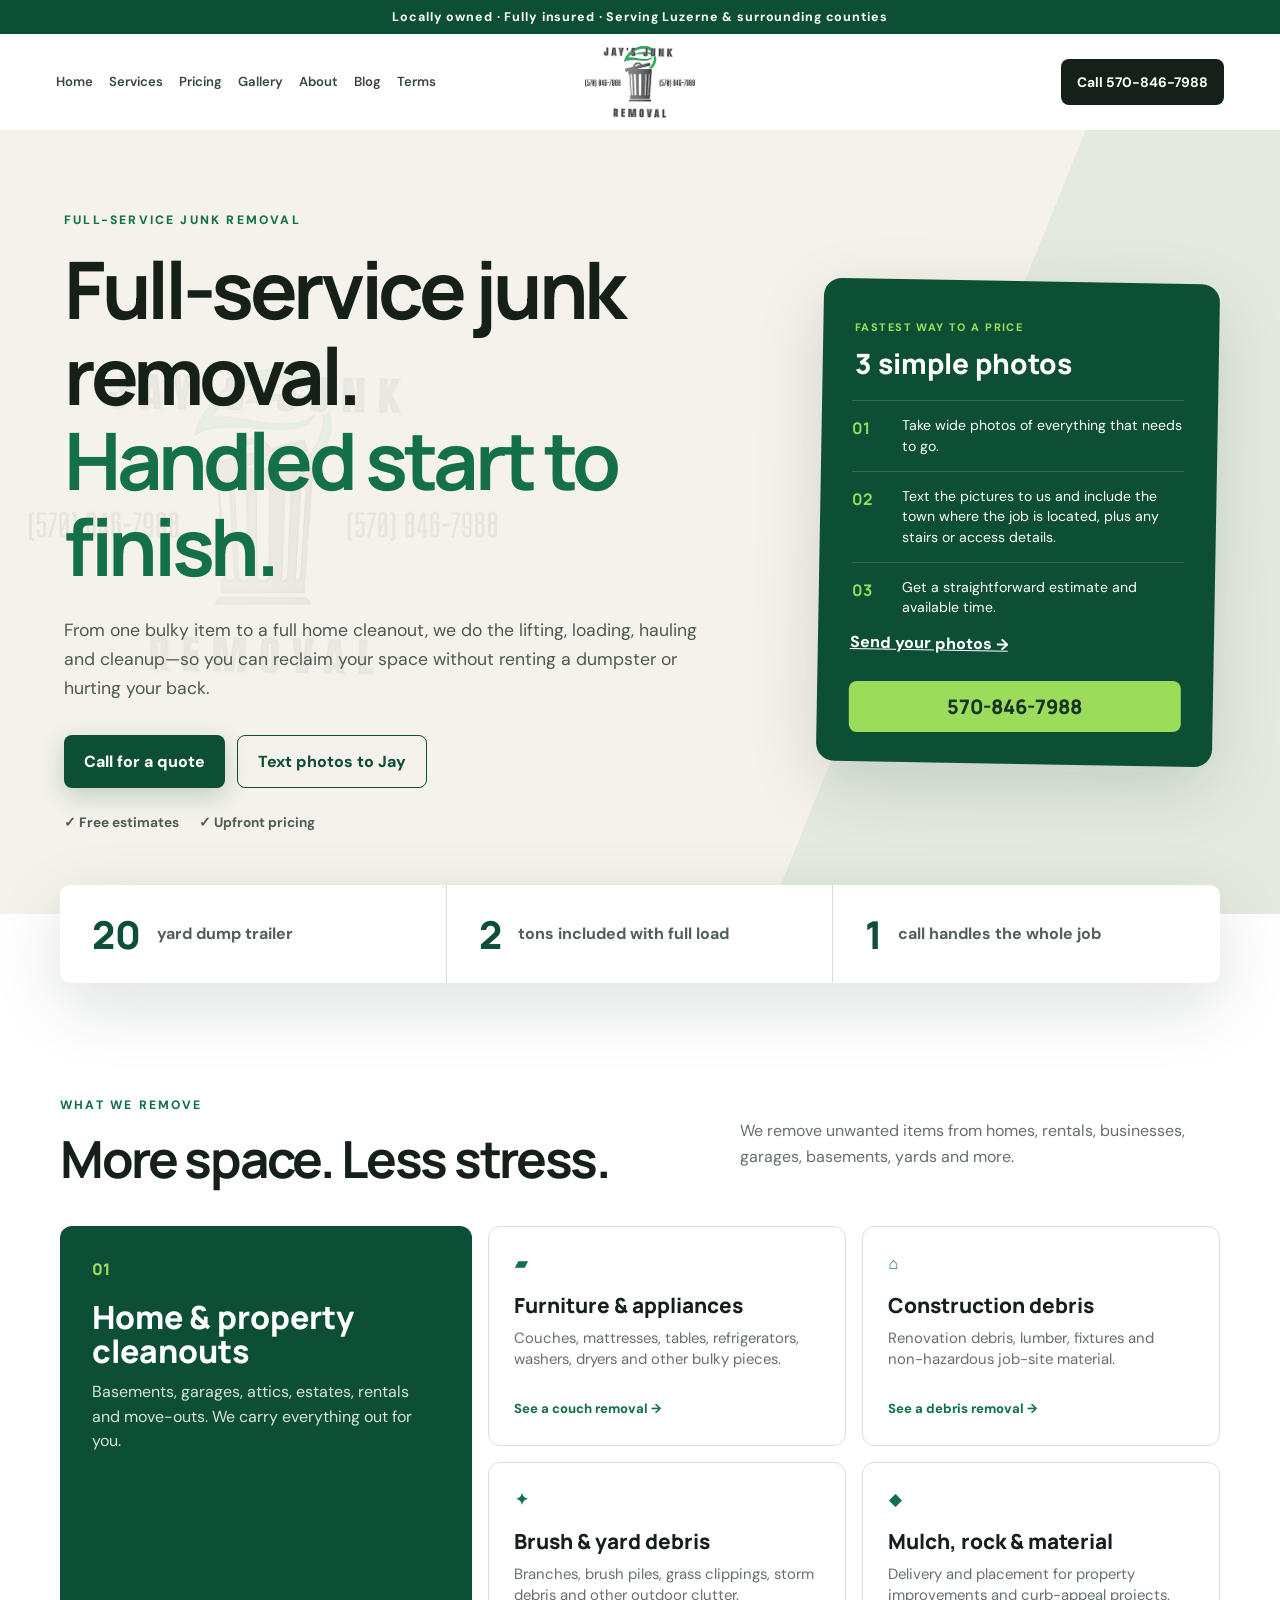
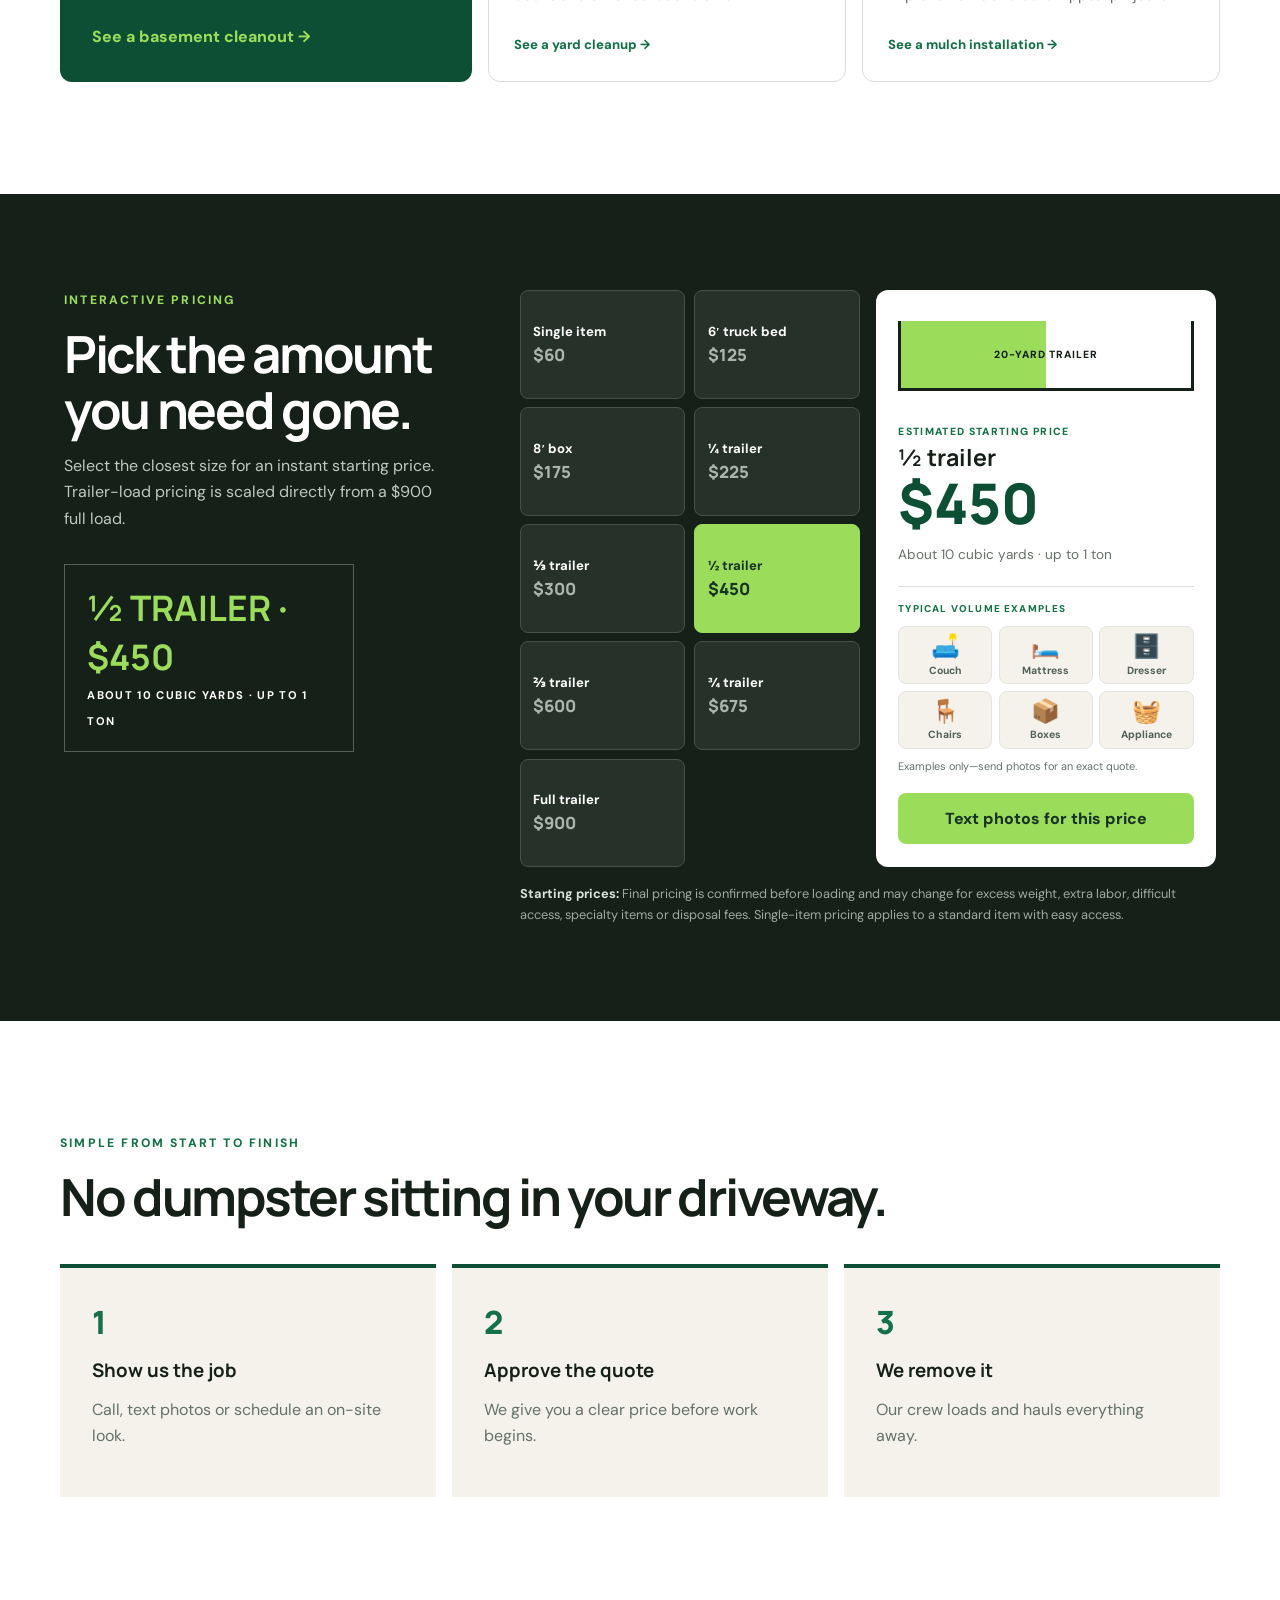
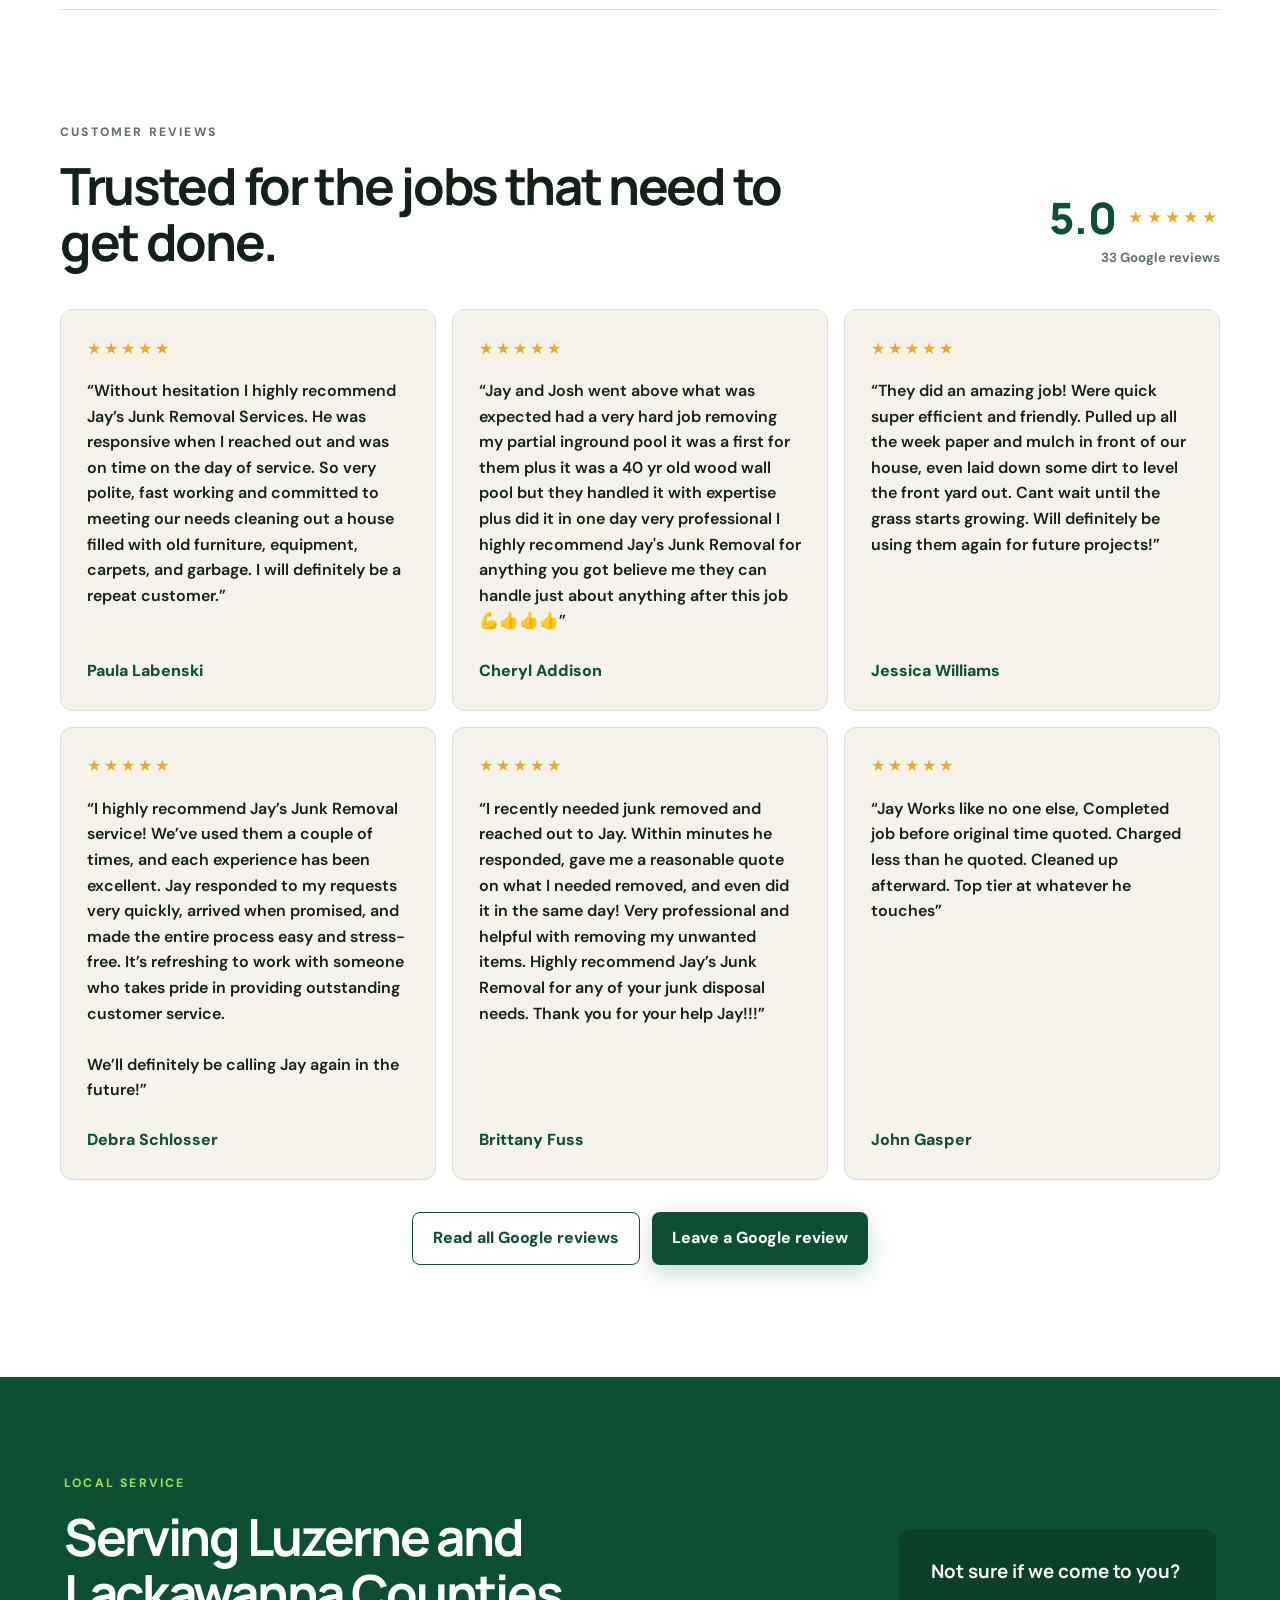
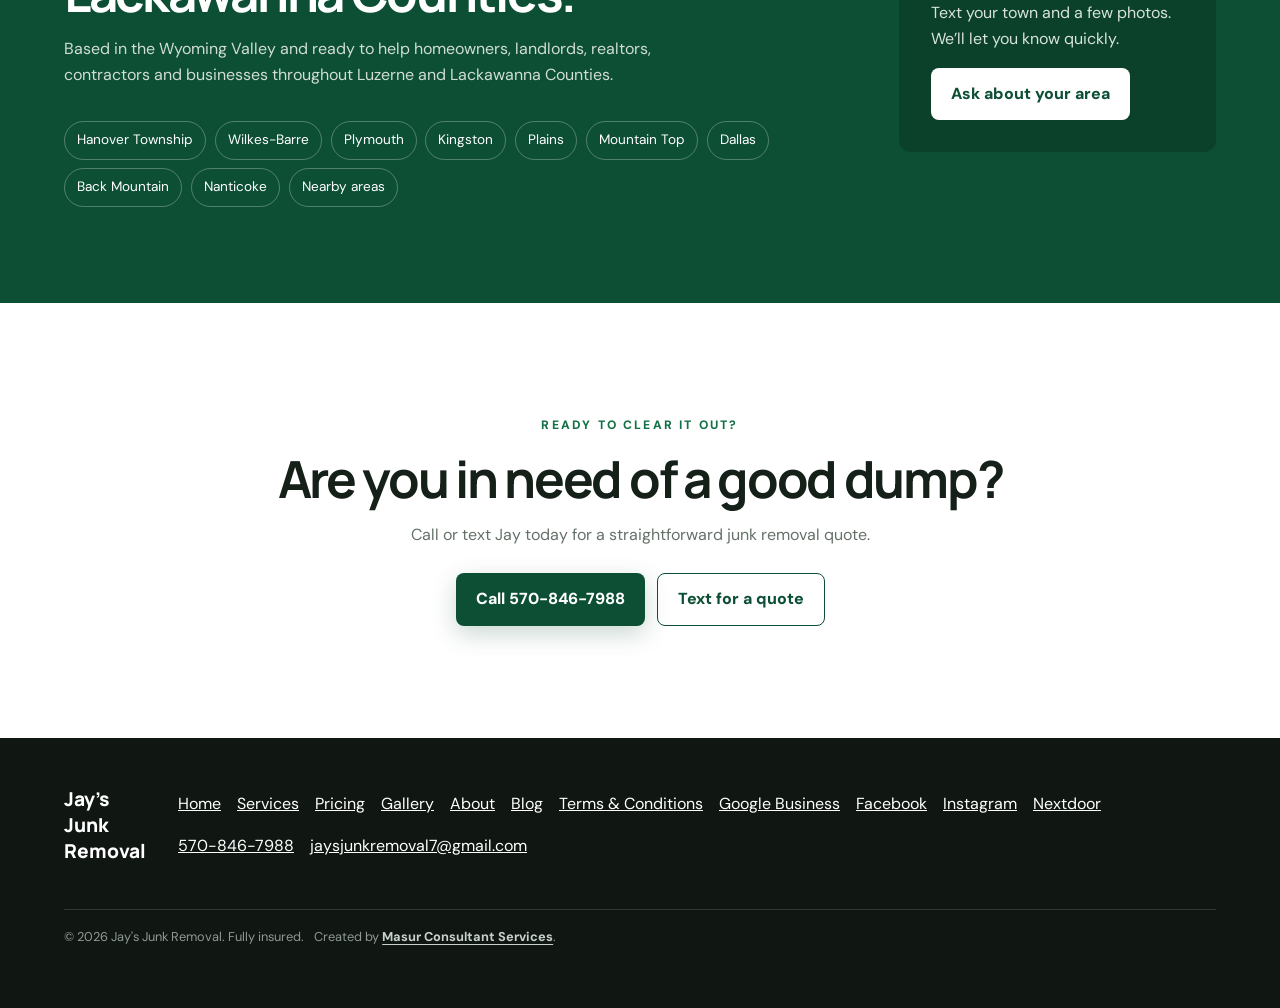
==== commit 85b95665: "Fix imported site review issues Co-authored-by: Jaymasur <209523862+Jaymasur@users.noreply.github.co" ====
--- a/index.html
+++ b/index.html
@@ -76,7 +76,7 @@
               <div class="job-story"><strong>Can-filled basement cleanout</strong><span>From a crowded basement to a clear, usable space.</span></div>
               <div class="job-controls" aria-label="Basement cleanout photos">
                 <button class="job-prev" type="button" aria-label="Previous photo">←</button>
-                <span class="job-count">1 / 3</span>
+                <span class="job-count">1 / 4</span>
                 <button class="job-next" type="button" aria-label="Next photo">→</button>
               </div>
               <button class="service-close" type="button" aria-label="Return to service details">Back</button>
@@ -224,7 +224,7 @@
         <div class="review-score" aria-label="5.0 out of 5 stars from 33 Google reviews"><strong>5.0</strong><span class="stars" aria-hidden="true">★★★★★</span><small>33 Google reviews</small></div>
       </div>
       <div class="testimonial-grid">
-        <article><div class="stars" aria-label="Five stars">★★★★★</div><blockquote>“Without hesitation I highly recommend Jay Jay’s Junk Removal Services. He was responsive when I reached out and was on time on the day of service. So very polite, fast working and committed to meeting our needs cleaning out a house filled with old furniture, equipment, carpets, and garbage. I will definitely be a repeat customer.”</blockquote><p>Paula Labenski</p></article>
+        <article><div class="stars" aria-label="Five stars">★★★★★</div><blockquote>“Without hesitation I highly recommend Jay’s Junk Removal Services. He was responsive when I reached out and was on time on the day of service. So very polite, fast working and committed to meeting our needs cleaning out a house filled with old furniture, equipment, carpets, and garbage. I will definitely be a repeat customer.”</blockquote><p>Paula Labenski</p></article>
         <article><div class="stars" aria-label="Five stars">★★★★★</div><blockquote>“Jay and Josh went above what was expected had a very hard job removing my partial inground pool it was a first for them plus it was a 40 yr old wood wall pool but they handled it with expertise plus did it in one day very professional I highly recommend Jay's Junk Removal for anything you got believe me they can handle just about anything after this job💪👍👍👍”</blockquote><p>Cheryl Addison</p></article>
         <article><div class="stars" aria-label="Five stars">★★★★★</div><blockquote>“They did an amazing job! Were quick super efficient and friendly. Pulled up all the week paper and mulch in front of our house, even laid down some dirt to level the front yard out. Cant wait until the grass starts growing. Will definitely be using them again for future projects!”</blockquote><p>Jessica Williams</p></article>
         <article><div class="stars" aria-label="Five stars">★★★★★</div><blockquote>“I highly recommend Jay’s Junk Removal service! We’ve used them a couple of times, and each experience has been excellent. Jay responded to my requests very quickly, arrived when promised, and made the entire process easy and stress-free. It’s refreshing to work with someone who takes pride in providing outstanding customer service.<br><br>We’ll definitely be calling Jay again in the future!”</blockquote><p>Debra Schlosser</p></article>
